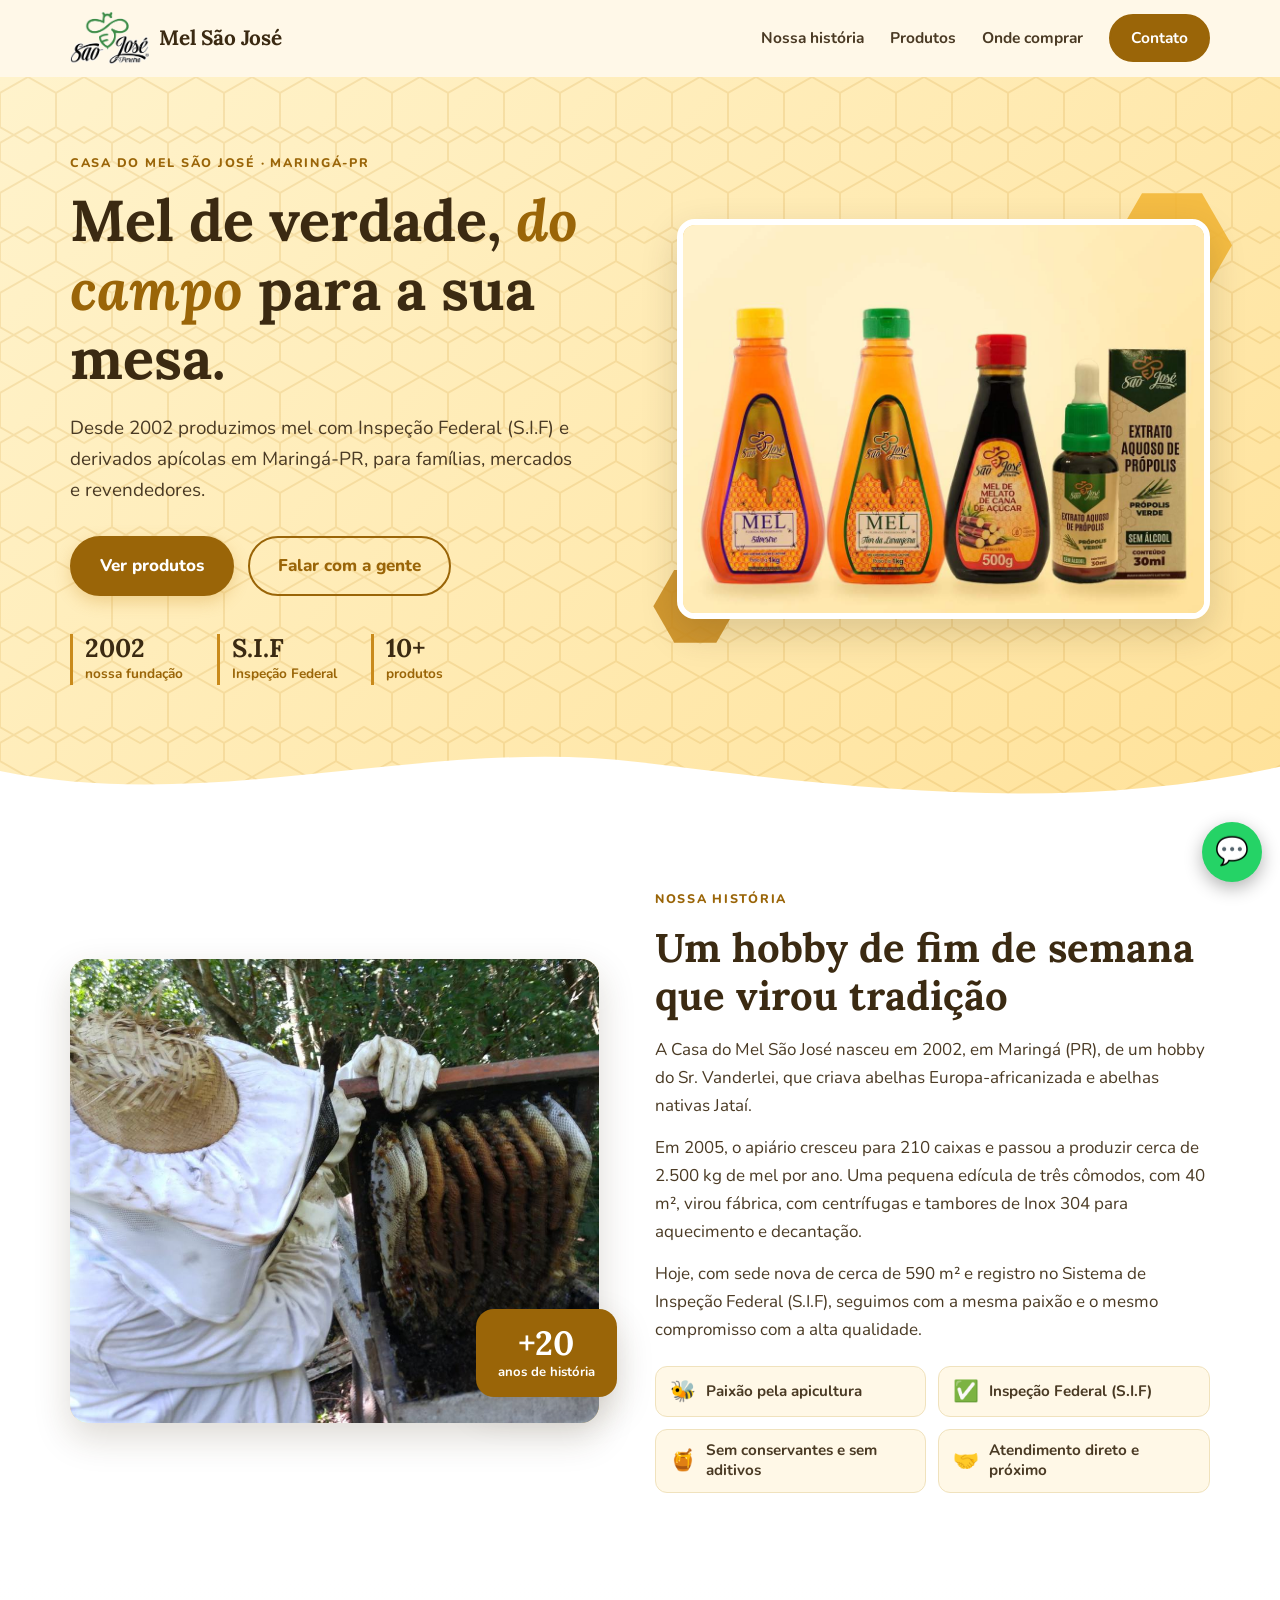
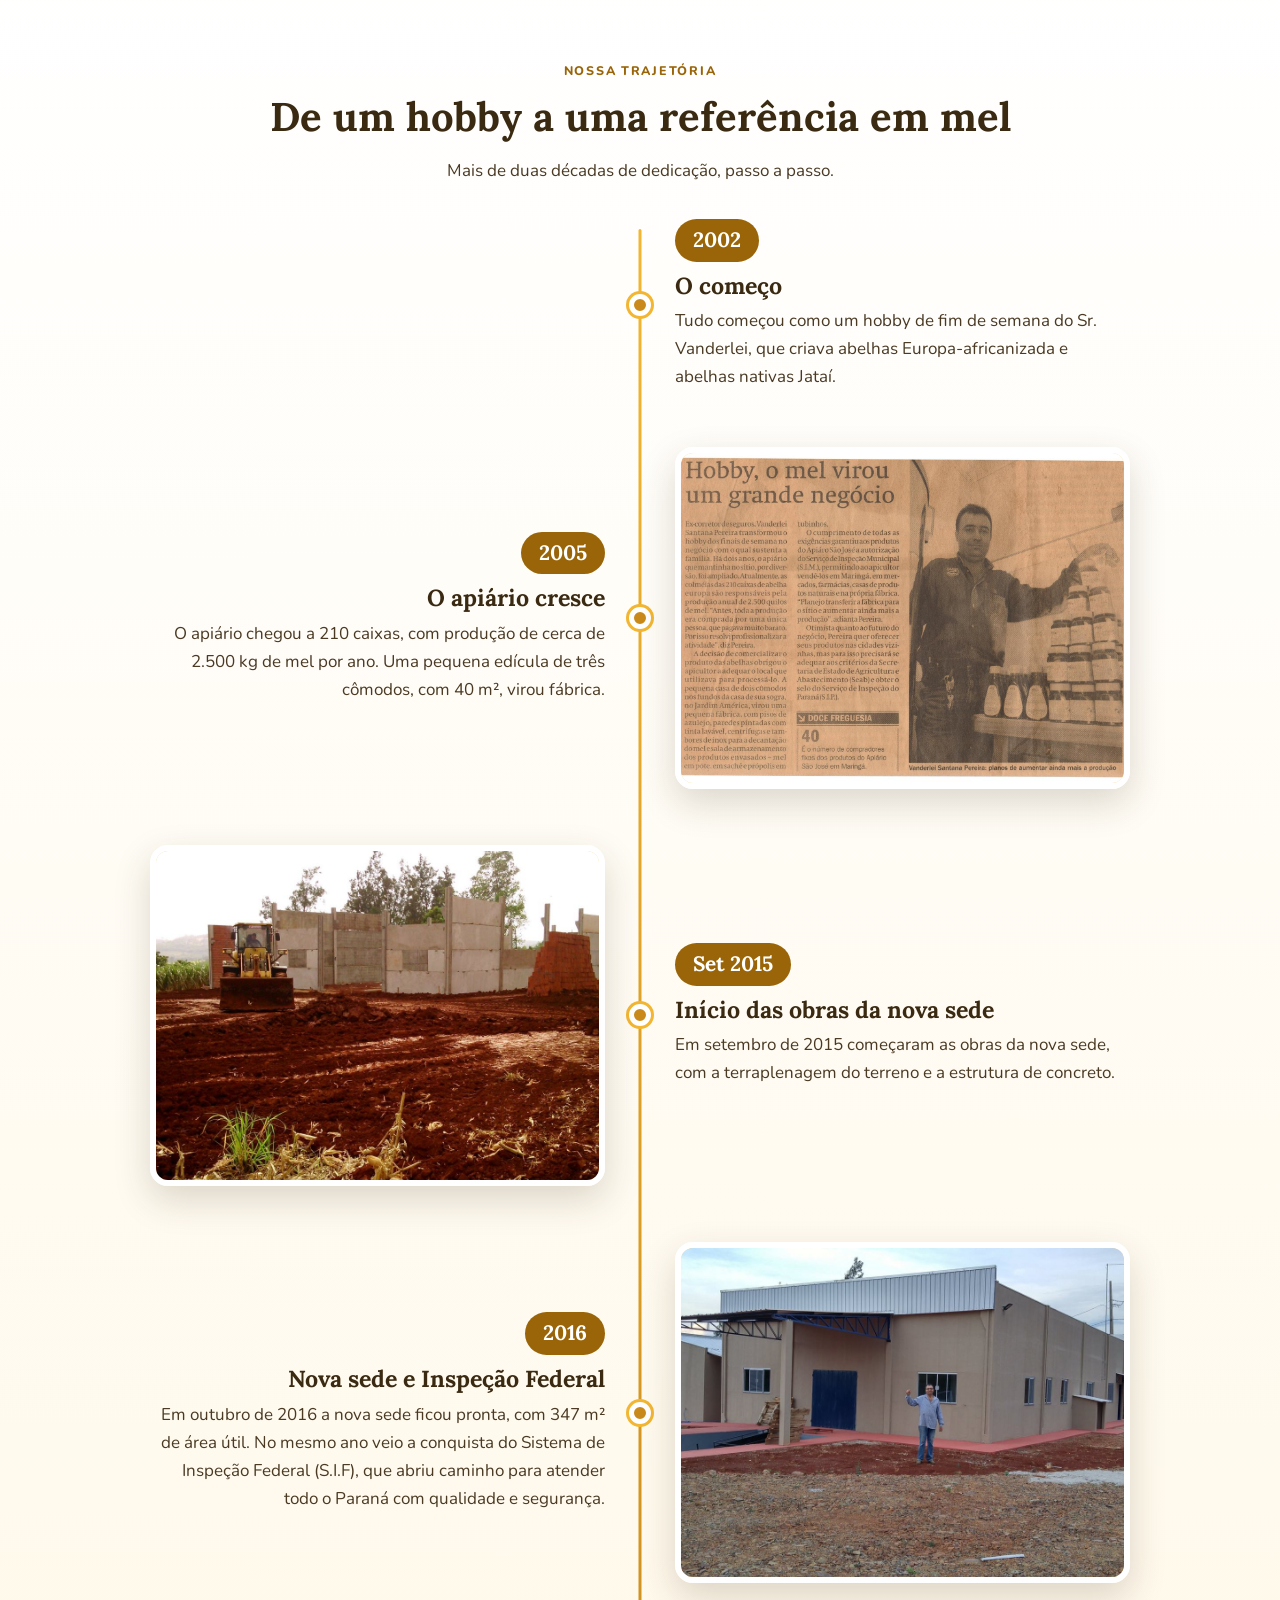
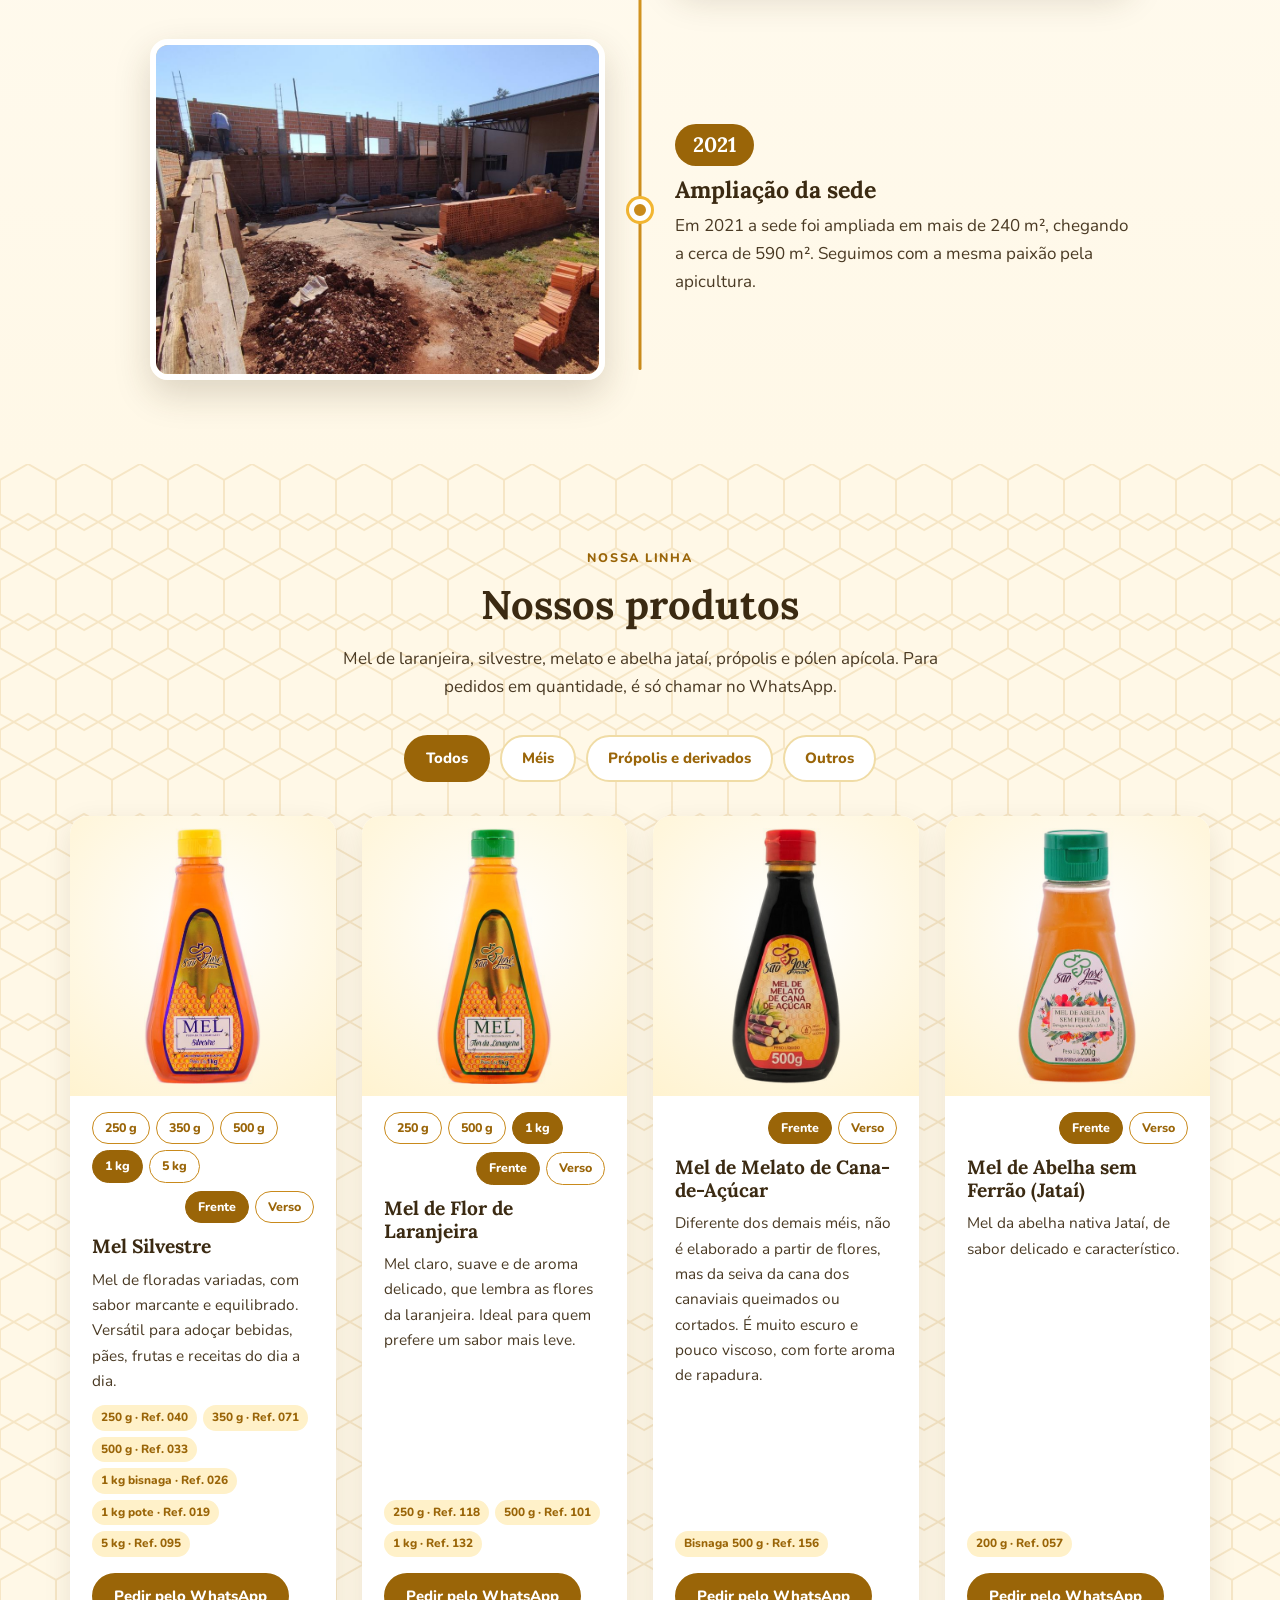
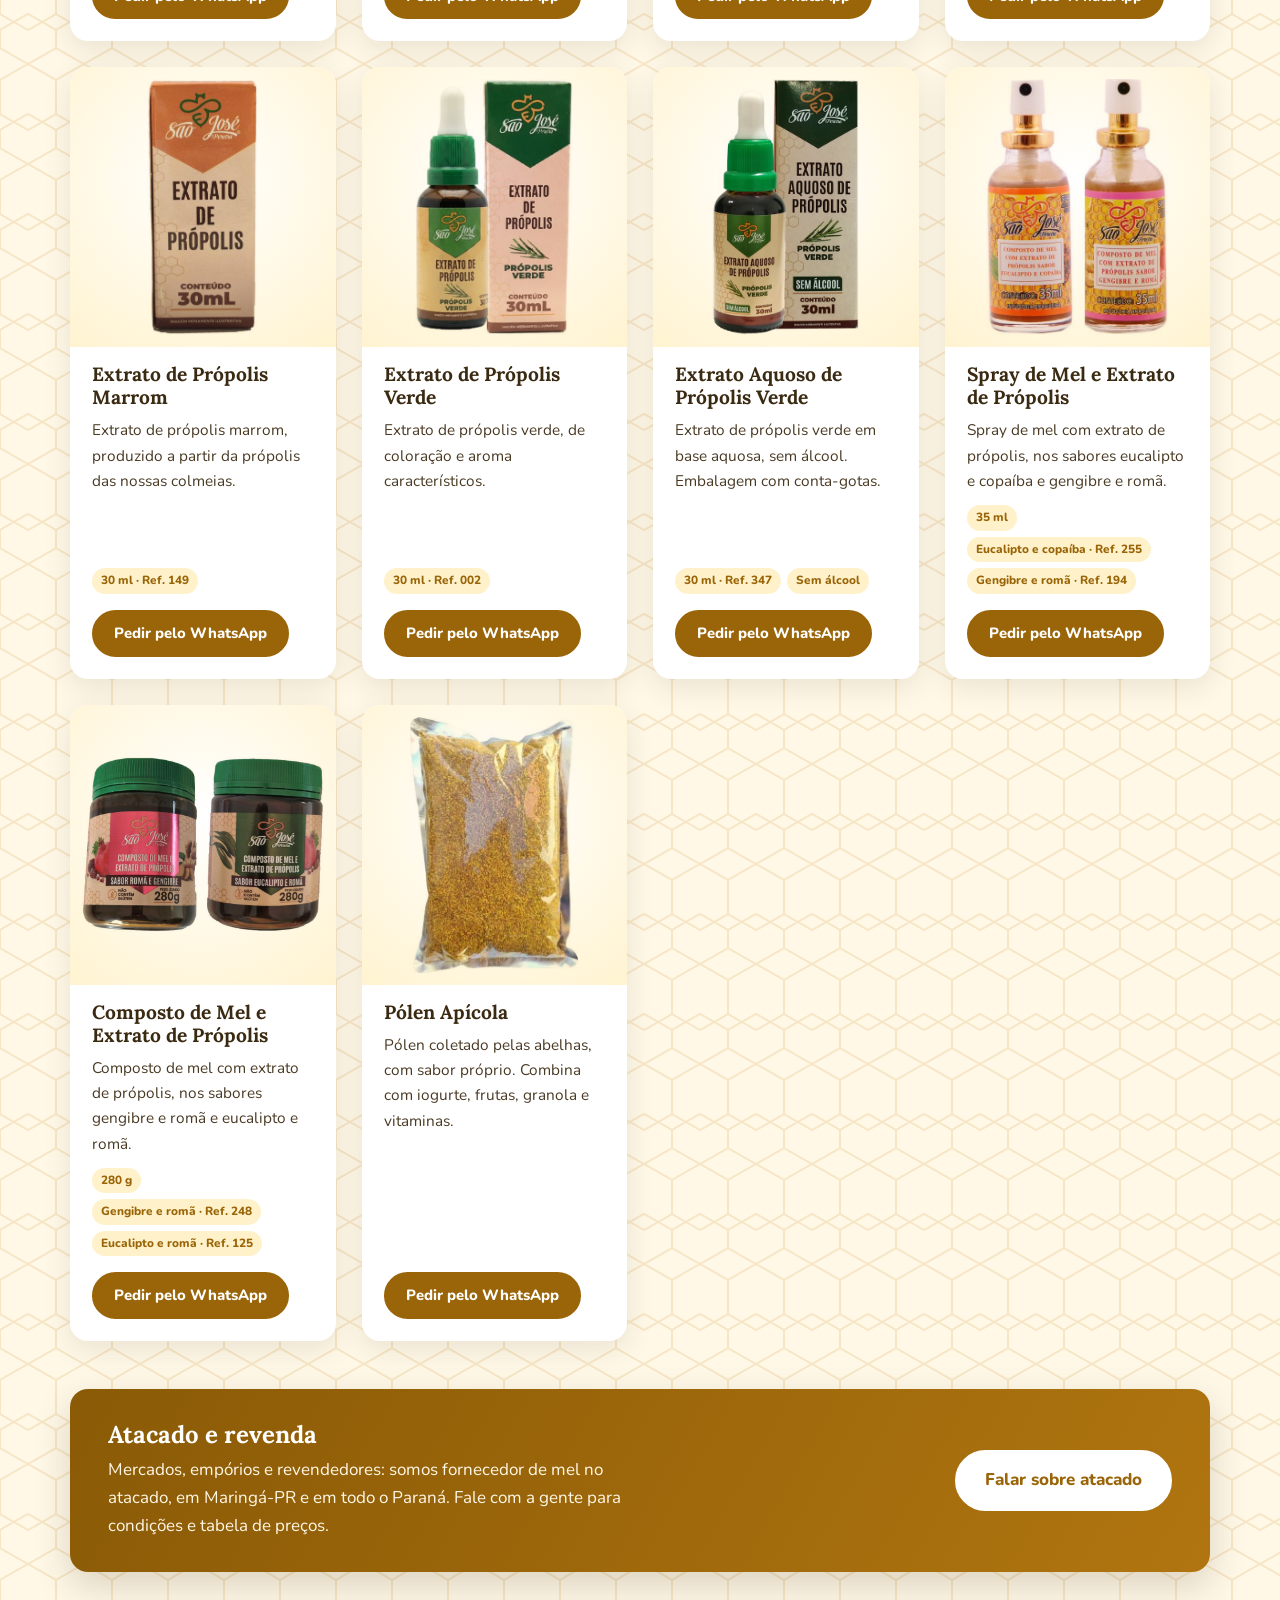
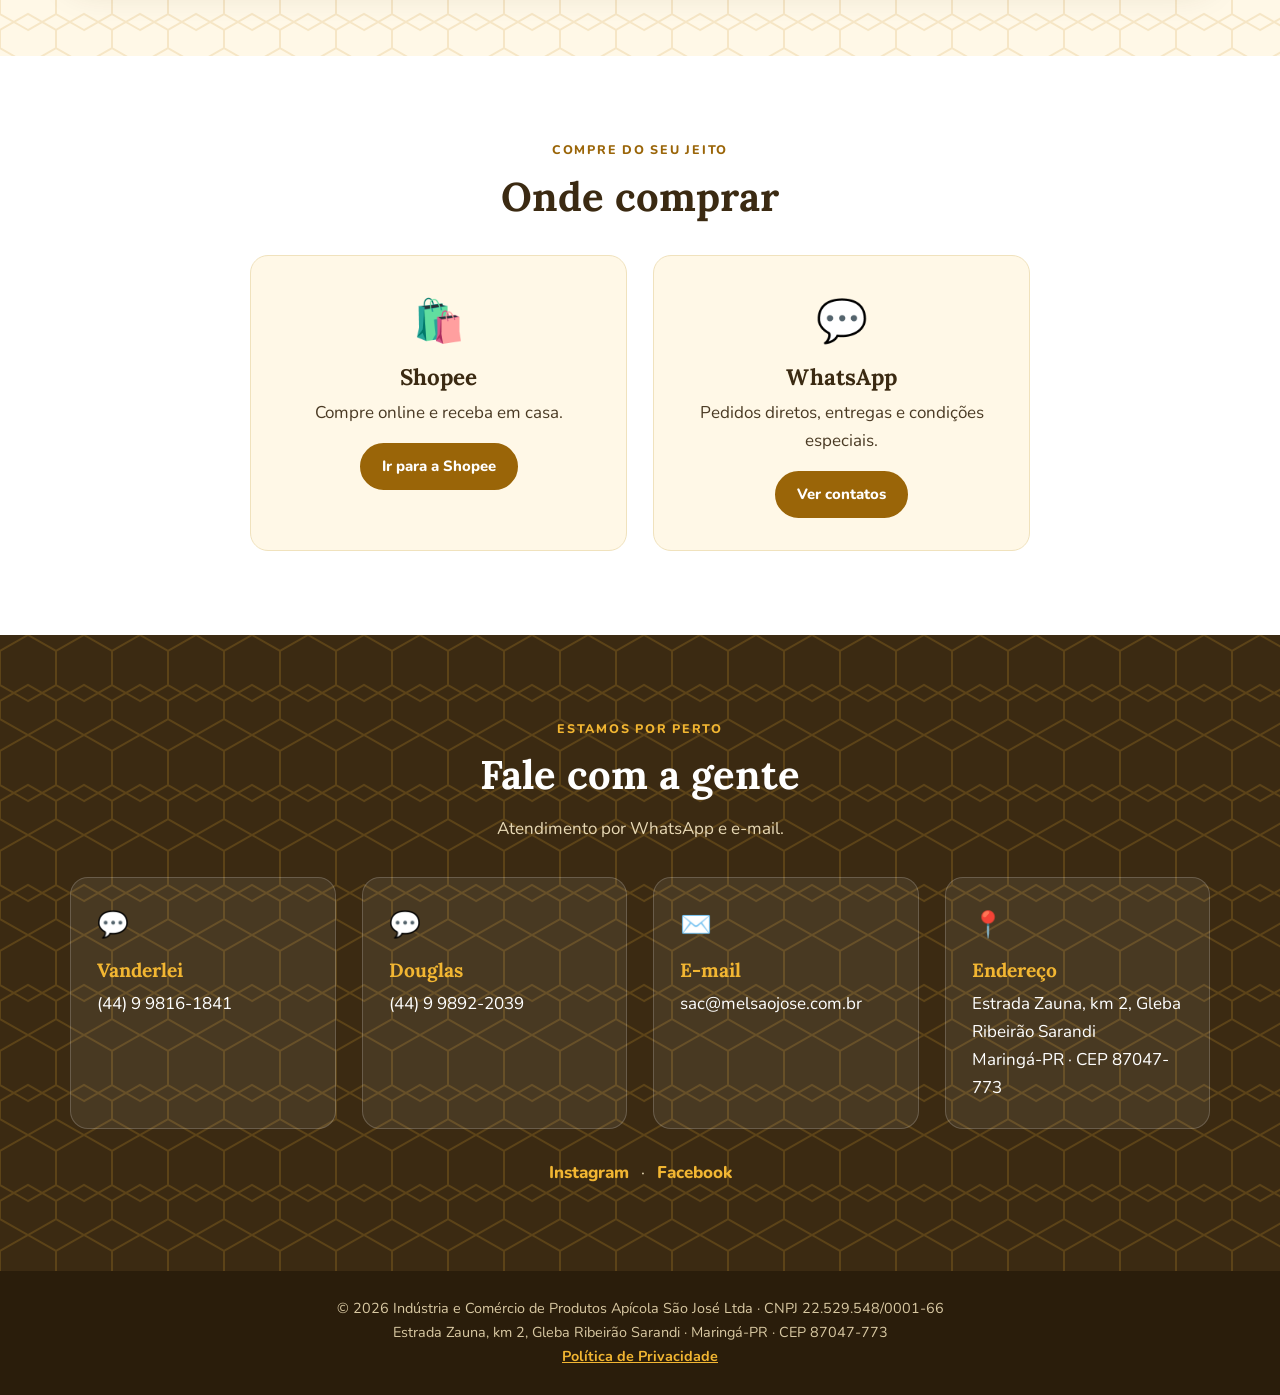
==== index.html @ 8d5bfacc "V2.13.1: remove referência a historia-1.jpg inexistente (404 no console) Co-Authored-By: Claude Sonn" ====
<!DOCTYPE html>
<!-- Site Mel São José - V2.13.1 -->
<html lang="pt-BR">
<head>
  <meta charset="UTF-8">
  <meta name="viewport" content="width=device-width, initial-scale=1">
  <title>Mel São José | Mel e produtos apícolas em Maringá-PR</title>
  <meta name="description" content="Mel puro, própolis e pólen produzidos em Maringá-PR desde 2002, com Inspeção Federal (S.I.F). Para o seu dia a dia, mercados e revendedores.">
  <link rel="icon" type="image/png" href="assets/favicon.png">
  <link rel="canonical" href="https://melsaojose.com.br/">
  <meta name="robots" content="index, follow">
  <meta name="theme-color" content="#C98A1B">
  <meta property="og:type" content="website">
  <meta property="og:locale" content="pt_BR">
  <meta property="og:site_name" content="Mel São José">
  <meta property="og:title" content="Mel São José | Mel e produtos apícolas em Maringá-PR">
  <meta property="og:description" content="Mel puro, própolis e pólen produzidos em Maringá-PR desde 2002, com Inspeção Federal (S.I.F). Para o seu dia a dia, mercados e revendedores.">
  <meta property="og:url" content="https://melsaojose.com.br/">
  <meta property="og:image" content="https://melsaojose.com.br/assets/og-image-v2.jpg">
  <meta property="og:image:width" content="1200">
  <meta property="og:image:height" content="630">
  <meta property="og:image:alt" content="Produtos Mel São José">
  <meta name="twitter:card" content="summary_large_image">
  <meta name="twitter:image" content="https://melsaojose.com.br/assets/og-image-v2.jpg">
  <script type="application/ld+json">
{
  "@context": "https://schema.org",
  "@graph": [
    {
      "@type": "Organization",
      "@id": "https://melsaojose.com.br/#organizacao",
      "name": "Mel São José",
      "alternateName": "Casa do Mel São José",
      "legalName": "Indústria e Comércio de Produtos Apícola São José Ltda",
      "url": "https://melsaojose.com.br/",
      "image": "https://melsaojose.com.br/assets/og-image-v2.jpg",
      "foundingDate": "2002",
      "taxID": "22.529.548/0001-66",
      "description": "Empresa de Maringá-PR dedicada à produção e comercialização de mel e derivados apícolas, como própolis e pólen. Com mais de 20 anos de experiência, desde 2002, e Inspeção Federal (S.I.F).",
      "email": "sac@melsaojose.com.br",
      "telephone": "+55-44-99892-2039",
      "address": {
        "@type": "PostalAddress",
        "streetAddress": "Estrada Zauna, km 2, Gleba Ribeirão Sarandi",
        "addressLocality": "Maringá",
        "addressRegion": "PR",
        "postalCode": "87047-773",
        "addressCountry": "BR"
      },
      "contactPoint": [
        {
          "@type": "ContactPoint",
          "contactType": "customer service",
          "telephone": "+55-44-99892-2039",
          "email": "sac@melsaojose.com.br",
          "availableLanguage": "pt-BR"
        }
      ],
      "sameAs": [
        "https://instagram.com/melsaojoseoficial",
        "https://facebook.com/melsaojoseoficial"
      ]
    },
    {
      "@type": "WebSite",
      "@id": "https://melsaojose.com.br/#website",
      "url": "https://melsaojose.com.br/",
      "name": "Mel São José",
      "inLanguage": "pt-BR",
      "publisher": {
        "@id": "https://melsaojose.com.br/#organizacao"
      }
    }
  ]
}
  </script>
  <link rel="preconnect" href="https://fonts.googleapis.com">
  <link rel="preconnect" href="https://fonts.gstatic.com" crossorigin>
  <link rel="preload" as="style" href="https://fonts.googleapis.com/css2?family=Lora:ital,wght@0,700;1,700&family=Nunito:wght@400;700;800&display=swap" onload="this.onload=null;this.rel='stylesheet'">
  <noscript><link rel="stylesheet" href="https://fonts.googleapis.com/css2?family=Lora:ital,wght@0,700;1,700&family=Nunito:wght@400;700;800&display=swap"></noscript>
  <link rel="stylesheet" href="style.css">
</head>
<body>

<header class="topo" id="topo">
  <div class="container topo-in">
    <a href="#inicio" class="marca">
      <img src="assets/logo.png" alt="" width="360" height="237" class="marca-logo" onerror="this.style.display='none'">
      <span>Mel São José</span>
    </a>
    <button class="menu-btn" aria-label="Abrir menu" aria-expanded="false">☰</button>
    <nav class="menu" id="menu">
      <a href="#sobre">Nossa história</a>
      <a href="#produtos">Produtos</a>
      <a href="#onde-comprar">Onde comprar</a>
      <a href="#contato" class="btn btn-pequeno">Contato</a>
    </nav>
  </div>
</header>

<main>
  <!-- HERO -->
  <section class="hero" id="inicio">
    <div class="container hero-in">
      <div class="hero-texto">
        <p class="eyebrow">Casa do Mel São José · Maringá-PR</p>
        <h1>Mel de verdade, <em>do campo</em> para a sua mesa.</h1>
        <p class="lead">Desde 2002 produzimos mel com Inspeção Federal (S.I.F) e derivados apícolas em Maringá-PR, para famílias, mercados e revendedores.</p>
        <div class="hero-acoes">
          <a href="#produtos" class="btn">Ver produtos</a>
          <a href="#contato" class="btn btn-claro">Falar com a gente</a>
        </div>
        <ul class="hero-nums">
          <li><strong>2002</strong><span>nossa fundação</span></li>
          <li><strong>S.I.F</strong><span>Inspeção Federal</span></li>
          <li><strong>10+</strong><span>produtos</span></li>
        </ul>
      </div>
      <div class="hero-visual">
        <div class="hex hex-1"></div><div class="hex hex-2"></div>
        <div class="foto hero-img" data-rotulo="Foto principal">
          <img src="assets/hero.jpg" width="1080" height="810" decoding="async" fetchpriority="high" alt="Produtos Mel São José" onerror="this.remove()">
        </div>
      </div>
    </div>
    <svg class="onda" viewBox="0 0 1440 80" preserveAspectRatio="none" aria-hidden="true"><path d="M0,40 C240,90 480,0 720,30 C960,60 1200,90 1440,35 L1440,80 L0,80 Z" fill="#fff"/></svg>
  </section>

  <!-- SOBRE -->
  <section class="secao" id="sobre">
    <div class="container duas-col">
      <div class="sobre-img reveal">
        <div class="foto foto-alta" data-rotulo="Foto da empresa">
          <img src="assets/sobre.jpg" width="900" height="790" decoding="async" alt="Apicultor de macacão branco e chapéu de palha retirando um quadro com favos de uma caixa de abelhas" onerror="this.remove()">
        </div>
        <div class="badge"><strong>+20</strong><span>anos de história</span></div>
      </div>
      <div class="reveal">
        <p class="eyebrow">Nossa história</p>
        <h2>Um hobby de fim de semana que virou tradição</h2>
        <p>A Casa do Mel São José nasceu em 2002, em Maringá (PR), de um hobby do Sr. Vanderlei, que criava abelhas Europa-africanizada e abelhas nativas Jataí.</p>
        <p>Em 2005, o apiário cresceu para 210 caixas e passou a produzir cerca de 2.500 kg de mel por ano. Uma pequena edícula de três cômodos, com 40 m², virou fábrica, com centrífugas e tambores de Inox 304 para aquecimento e decantação.</p>
        <p>Hoje, com sede nova de cerca de 590 m² e registro no Sistema de Inspeção Federal (S.I.F), seguimos com a mesma paixão e o mesmo compromisso com a alta qualidade.</p>
        <ul class="valores">
          <li><span>🐝</span>Paixão pela apicultura</li>
          <li><span>✅</span>Inspeção Federal (S.I.F)</li>
          <li><span>🍯</span>Sem conservantes e sem aditivos</li>
          <li><span>🤝</span>Atendimento direto e próximo</li>
        </ul>
      </div>
    </div>
  </section>

  <!-- TRAJETÓRIA (linha do tempo). Para adicionar um marco, copie um bloco <div class="marco reveal"> e troque ano, texto e foto (assets/historia-N.jpg). -->
  <section class="secao secao-linha" id="trajetoria">
    <div class="container">
      <p class="eyebrow centro">Nossa trajetória</p>
      <h2 class="centro">De um hobby a uma referência em mel</h2>
      <p class="centro sub">Mais de duas décadas de dedicação, passo a passo.</p>
      <div class="linha-tempo">
        <div class="marco reveal">
          <div class="marco-foto marco-sem-foto" aria-hidden="true"></div>
          <span class="marco-ponto" aria-hidden="true"></span>
          <div class="marco-texto">
            <span class="marco-ano">2002</span>
            <h3>O começo</h3>
            <p>Tudo começou como um hobby de fim de semana do Sr. Vanderlei, que criava abelhas Europa-africanizada e abelhas nativas Jataí.</p>
          </div>
        </div>
        <div class="marco reveal">
          <div class="marco-foto">
            <div class="foto" data-rotulo="Foto de 2005">
              <img src="assets/historia-2.jpg" width="1400" height="1014" loading="lazy" decoding="async" alt="Recorte de jornal com a reportagem &quot;Hobby, o mel virou um grande negócio&quot;, com o apicultor Vanderlei Santana Pereira ao lado dos potes de mel" onerror="this.remove()">
            </div>
          </div>
          <span class="marco-ponto" aria-hidden="true"></span>
          <div class="marco-texto">
            <span class="marco-ano">2005</span>
            <h3>O apiário cresce</h3>
            <p>O apiário chegou a 210 caixas, com produção de cerca de 2.500 kg de mel por ano. Uma pequena edícula de três cômodos, com 40 m², virou fábrica.</p>
          </div>
        </div>
        <div class="marco reveal">
          <div class="marco-foto">
            <div class="foto" data-rotulo="Foto de 2015">
              <img src="assets/historia-4.jpg" width="1000" height="750" loading="lazy" decoding="async" alt="Trator limpando o terreno de terra vermelha, com as paredes de concreto da nova sede ao fundo" onerror="this.remove()">
            </div>
          </div>
          <span class="marco-ponto" aria-hidden="true"></span>
          <div class="marco-texto">
            <span class="marco-ano">Set 2015</span>
            <h3>Início das obras da nova sede</h3>
            <p>Em setembro de 2015 começaram as obras da nova sede, com a terraplenagem do terreno e a estrutura de concreto.</p>
          </div>
        </div>
        <div class="marco reveal">
          <div class="marco-foto">
            <div class="foto" data-rotulo="Foto de 2016">
              <img src="assets/historia-5.jpg" width="1000" height="750" loading="lazy" decoding="async" alt="Nova sede concluída, sede da Inspeção Federal, com telhado metálico e porta azul, e uma pessoa de braço erguido em frente" onerror="this.remove()">
            </div>
          </div>
          <span class="marco-ponto" aria-hidden="true"></span>
          <div class="marco-texto">
            <span class="marco-ano">2016</span>
            <h3>Nova sede e Inspeção Federal</h3>
            <p>Em outubro de 2016 a nova sede ficou pronta, com 347 m² de área útil. No mesmo ano veio a conquista do Sistema de Inspeção Federal (S.I.F), que abriu caminho para atender todo o Paraná com qualidade e segurança.</p>
          </div>
        </div>
        <div class="marco reveal">
          <div class="marco-foto">
            <div class="foto" data-rotulo="Foto de 2021">
              <img src="assets/historia-6.jpg" width="1000" height="750" loading="lazy" decoding="async" alt="Obras de ampliação da sede, com paredes de tijolos ao lado do prédio existente" onerror="this.remove()">
            </div>
          </div>
          <span class="marco-ponto" aria-hidden="true"></span>
          <div class="marco-texto">
            <span class="marco-ano">2021</span>
            <h3>Ampliação da sede</h3>
            <p>Em 2021 a sede foi ampliada em mais de 240 m², chegando a cerca de 590 m². Seguimos com a mesma paixão pela apicultura.</p>
          </div>
        </div>
      </div>
    </div>
  </section>

  <!-- PRODUTOS -->
  <section class="secao secao-creme" id="produtos">
    <div class="container">
      <p class="eyebrow centro">Nossa linha</p>
      <h2 class="centro">Nossos produtos</h2>
      <p class="centro sub">Mel de laranjeira, silvestre, melato e abelha jataí, própolis e pólen apícola. Para pedidos em quantidade, é só chamar no WhatsApp.</p>

      <div class="filtros">
        <button class="filtro ativo" data-filtro="todos" aria-pressed="true">Todos</button>
        <button class="filtro" data-filtro="meis" aria-pressed="false">Méis</button>
        <button class="filtro" data-filtro="propolis" aria-pressed="false">Própolis e derivados</button>
        <button class="filtro" data-filtro="outros" aria-pressed="false">Outros</button>
      </div>

      <div class="cards" id="grade-produtos">
<article class="card reveal" data-cat="meis">
          <div class="foto foto-card" data-rotulo="Foto do produto">
            <button type="button" class="zoom" aria-label="Ampliar foto">
              <img src="assets/silvestre-1kg-frente.jpg" width="293" height="640" decoding="async" loading="lazy" alt="Mel Silvestre, 1 kg (frente)">
            </button>
          </div>
          <div class="galeria-ctl" data-nome="Mel Silvestre" hidden>
            <div class="g-tam" role="group" aria-label="Tamanho">
              <button type="button" class="g-bt" aria-pressed="false" data-f="assets/silvestre-250-frente.jpg" data-fw="317" data-fh="640" data-v="assets/silvestre-250-verso.jpg" data-vw="547" data-vh="1100">250 g</button>
              <button type="button" class="g-bt" aria-pressed="false" data-f="assets/silvestre-350-frente.jpg" data-fw="307" data-fh="640" data-v="assets/silvestre-350-verso.jpg" data-vw="520" data-vh="1100">350 g</button>
              <button type="button" class="g-bt" aria-pressed="false" data-f="assets/silvestre-500-frente.jpg" data-fw="296" data-fh="640" data-v="assets/silvestre-500-verso.jpg" data-vw="512" data-vh="1100">500 g</button>
              <button type="button" class="g-bt" aria-pressed="true" data-f="assets/silvestre-1kg-frente.jpg" data-fw="293" data-fh="640" data-v="assets/silvestre-1kg-verso.jpg" data-vw="505" data-vh="1100">1 kg</button>
              <button type="button" class="g-bt" aria-pressed="false" data-f="assets/silvestre-5kg-frente.jpg" data-fw="587" data-fh="640">5 kg</button>
            </div>
            <div class="g-lado" role="group" aria-label="Lado da embalagem">
              <button type="button" class="g-bt" data-lado="f" aria-pressed="true">Frente</button>
              <button type="button" class="g-bt" data-lado="v" aria-pressed="false">Verso</button>
            </div>
          </div>
          <h3>Mel Silvestre</h3>
          <p>Mel de floradas variadas, com sabor marcante e equilibrado. Versátil para adoçar bebidas, pães, frutas e receitas do dia a dia.</p>
          <ul class="chips"><li>250 g · Ref. 040</li><li>350 g · Ref. 071</li><li>500 g · Ref. 033</li><li>1 kg bisnaga · Ref. 026</li><li>1 kg pote · Ref. 019</li><li>5 kg · Ref. 095</li></ul>
          <a class="btn btn-pequeno" href="https://wa.me/5544998922039?text=Ol%C3%A1%21%20Tenho%20interesse%20em%20Mel%20Silvestre." target="_blank" rel="noopener">Pedir pelo WhatsApp</a>
        </article>
<article class="card reveal" data-cat="meis">
          <div class="foto foto-card" data-rotulo="Foto do produto">
            <button type="button" class="zoom" aria-label="Ampliar foto">
              <img src="assets/laranjeira-1kg-frente.jpg" width="290" height="640" decoding="async" loading="lazy" alt="Mel de Flor de Laranjeira, 1 kg (frente)">
            </button>
          </div>
          <div class="galeria-ctl" data-nome="Mel de Flor de Laranjeira" hidden>
            <div class="g-tam" role="group" aria-label="Tamanho">
              <button type="button" class="g-bt" aria-pressed="false" data-f="assets/laranjeira-250-frente.jpg" data-fw="317" data-fh="640" data-v="assets/laranjeira-250-verso.jpg" data-vw="547" data-vh="1100">250 g</button>
              <button type="button" class="g-bt" aria-pressed="false" data-f="assets/laranjeira-500-frente.jpg" data-fw="296" data-fh="640" data-v="assets/laranjeira-500-verso.jpg" data-vw="510" data-vh="1100">500 g</button>
              <button type="button" class="g-bt" aria-pressed="true" data-f="assets/laranjeira-1kg-frente.jpg" data-fw="290" data-fh="640" data-v="assets/laranjeira-1kg-verso.jpg" data-vw="500" data-vh="1100">1 kg</button>
            </div>
            <div class="g-lado" role="group" aria-label="Lado da embalagem">
              <button type="button" class="g-bt" data-lado="f" aria-pressed="true">Frente</button>
              <button type="button" class="g-bt" data-lado="v" aria-pressed="false">Verso</button>
            </div>
          </div>
          <h3>Mel de Flor de Laranjeira</h3>
          <p>Mel claro, suave e de aroma delicado, que lembra as flores da laranjeira. Ideal para quem prefere um sabor mais leve.</p>
          <ul class="chips"><li>250 g · Ref. 118</li><li>500 g · Ref. 101</li><li>1 kg · Ref. 132</li></ul>
          <a class="btn btn-pequeno" href="https://wa.me/5544998922039?text=Ol%C3%A1%21%20Tenho%20interesse%20em%20Mel%20de%20Flor%20de%20Laranjeira." target="_blank" rel="noopener">Pedir pelo WhatsApp</a>
        </article>
<article class="card reveal" data-cat="meis">
          <div class="foto foto-card" data-rotulo="Foto do produto">
            <button type="button" class="zoom" aria-label="Ampliar foto">
              <img src="assets/melato-500-frente.jpg" width="276" height="640" decoding="async" loading="lazy" alt="Mel de Melato de Cana-de-Açúcar, 500 g (frente)">
            </button>
          </div>
          <div class="galeria-ctl" data-nome="Mel de Melato de Cana-de-Açúcar" hidden>
            <div class="g-tam" role="group" aria-label="Tamanho" hidden>
              <button type="button" class="g-bt" aria-pressed="true" data-f="assets/melato-500-frente.jpg" data-fw="276" data-fh="640" data-v="assets/melato-500-verso.jpg" data-vw="484" data-vh="1100">500 g</button>
            </div>
            <div class="g-lado" role="group" aria-label="Lado da embalagem">
              <button type="button" class="g-bt" data-lado="f" aria-pressed="true">Frente</button>
              <button type="button" class="g-bt" data-lado="v" aria-pressed="false">Verso</button>
            </div>
          </div>
          <h3>Mel de Melato de Cana-de-Açúcar</h3>
          <p>Diferente dos demais méis, não é elaborado a partir de flores, mas da seiva da cana dos canaviais queimados ou cortados. É muito escuro e pouco viscoso, com forte aroma de rapadura.</p>
          <ul class="chips"><li>Bisnaga 500 g · Ref. 156</li></ul>
          <a class="btn btn-pequeno" href="https://wa.me/5544998922039?text=Ol%C3%A1%21%20Tenho%20interesse%20em%20Mel%20de%20Melato%20de%20Cana-de-A%C3%A7%C3%BAcar." target="_blank" rel="noopener">Pedir pelo WhatsApp</a>
        </article>
<article class="card reveal" data-cat="meis">
          <div class="foto foto-card" data-rotulo="Foto do produto">
            <button type="button" class="zoom" aria-label="Ampliar foto">
              <img src="assets/jatai-200-frente.jpg" width="301" height="640" decoding="async" loading="lazy" alt="Mel de Abelha sem Ferrão (Jataí), 200 g (frente)">
            </button>
          </div>
          <div class="galeria-ctl" data-nome="Mel de Abelha sem Ferrão (Jataí)" hidden>
            <div class="g-tam" role="group" aria-label="Tamanho" hidden>
              <button type="button" class="g-bt" aria-pressed="true" data-f="assets/jatai-200-frente.jpg" data-fw="301" data-fh="640" data-v="assets/jatai-200-verso.jpg" data-vw="512" data-vh="1100">200 g</button>
            </div>
            <div class="g-lado" role="group" aria-label="Lado da embalagem">
              <button type="button" class="g-bt" data-lado="f" aria-pressed="true">Frente</button>
              <button type="button" class="g-bt" data-lado="v" aria-pressed="false">Verso</button>
            </div>
          </div>
          <h3>Mel de Abelha sem Ferrão (Jataí)</h3>
          <p>Mel da abelha nativa Jataí, de sabor delicado e característico.</p>
          <ul class="chips"><li>200 g · Ref. 057</li></ul>
          <a class="btn btn-pequeno" href="https://wa.me/5544998922039?text=Ol%C3%A1%21%20Tenho%20interesse%20em%20Mel%20de%20Abelha%20sem%20Ferr%C3%A3o%20%28Jata%C3%AD%29." target="_blank" rel="noopener">Pedir pelo WhatsApp</a>
        </article>
<article class="card reveal" data-cat="propolis">
          <div class="foto foto-card" data-rotulo="Foto do produto">
            <img src="assets/produto-propolis-marrom.jpg" width="243" height="560" decoding="async" loading="lazy" alt="Extrato de Própolis Marrom" onerror="this.remove()">
          </div>
          <h3>Extrato de Própolis Marrom</h3>
          <p>Extrato de própolis marrom, produzido a partir da própolis das nossas colmeias.</p>
          <ul class="chips"><li>30 ml · Ref. 149</li></ul>
          <a class="btn btn-pequeno" href="https://wa.me/5544998922039?text=Ol%C3%A1%21%20Tenho%20interesse%20em%20Extrato%20de%20Pr%C3%B3polis%20Marrom." target="_blank" rel="noopener">Pedir pelo WhatsApp</a>
        </article>
<article class="card reveal" data-cat="propolis">
          <div class="foto foto-card" data-rotulo="Foto do produto">
            <img src="assets/produto-propolis-verde.jpg" width="346" height="560" decoding="async" loading="lazy" alt="Extrato de Própolis Verde" onerror="this.remove()">
          </div>
          <h3>Extrato de Própolis Verde</h3>
          <p>Extrato de própolis verde, de coloração e aroma característicos.</p>
          <ul class="chips"><li>30 ml · Ref. 002</li></ul>
          <a class="btn btn-pequeno" href="https://wa.me/5544998922039?text=Ol%C3%A1%21%20Tenho%20interesse%20em%20Extrato%20de%20Pr%C3%B3polis%20Verde." target="_blank" rel="noopener">Pedir pelo WhatsApp</a>
        </article>
<article class="card reveal" data-cat="propolis">
          <div class="foto foto-card" data-rotulo="Foto do produto">
            <img src="assets/produto-propolis-aquoso.jpg" width="368" height="640" decoding="async" loading="lazy" alt="Extrato Aquoso de Própolis Verde" onerror="this.remove()">
          </div>
          <h3>Extrato Aquoso de Própolis Verde</h3>
          <p>Extrato de própolis verde em base aquosa, sem álcool. Embalagem com conta-gotas.</p>
          <ul class="chips"><li>30 ml · Ref. 347</li><li>Sem álcool</li></ul>
          <a class="btn btn-pequeno" href="https://wa.me/5544998922039?text=Ol%C3%A1%21%20Tenho%20interesse%20em%20Extrato%20Aquoso%20de%20Pr%C3%B3polis%20Verde." target="_blank" rel="noopener">Pedir pelo WhatsApp</a>
        </article>
<article class="card reveal" data-cat="propolis">
          <div class="foto foto-card" data-rotulo="Foto do produto">
            <img src="assets/produto-spray.jpg" width="398" height="560" decoding="async" loading="lazy" alt="Spray de Mel e Extrato de Própolis" onerror="this.remove()">
          </div>
          <h3>Spray de Mel e Extrato de Própolis</h3>
          <p>Spray de mel com extrato de própolis, nos sabores eucalipto e copaíba e gengibre e romã.</p>
          <ul class="chips"><li>35 ml</li><li>Eucalipto e copaíba · Ref. 255</li><li>Gengibre e romã · Ref. 194</li></ul>
          <a class="btn btn-pequeno" href="https://wa.me/5544998922039?text=Ol%C3%A1%21%20Tenho%20interesse%20em%20Spray%20de%20Mel%20e%20Extrato%20de%20Pr%C3%B3polis." target="_blank" rel="noopener">Pedir pelo WhatsApp</a>
        </article>
<article class="card reveal" data-cat="propolis">
          <div class="foto foto-card" data-rotulo="Foto do produto">
            <img src="assets/produto-composto.jpg" width="769" height="560" decoding="async" loading="lazy" alt="Composto de Mel e Extrato de Própolis" onerror="this.remove()">
          </div>
          <h3>Composto de Mel e Extrato de Própolis</h3>
          <p>Composto de mel com extrato de própolis, nos sabores gengibre e romã e eucalipto e romã.</p>
          <ul class="chips"><li>280 g</li><li>Gengibre e romã · Ref. 248</li><li>Eucalipto e romã · Ref. 125</li></ul>
          <a class="btn btn-pequeno" href="https://wa.me/5544998922039?text=Ol%C3%A1%21%20Tenho%20interesse%20em%20Composto%20de%20Mel%20e%20Extrato%20de%20Pr%C3%B3polis." target="_blank" rel="noopener">Pedir pelo WhatsApp</a>
        </article>
<article class="card reveal" data-cat="outros">
          <div class="foto foto-card" data-rotulo="Foto do produto">
            <img src="assets/produto-polen.jpg" width="353" height="538" decoding="async" loading="lazy" alt="Embalagem de Pólen Apícola" onerror="this.remove()">
          </div>
          <h3>Pólen Apícola</h3>
          <p>Pólen coletado pelas abelhas, com sabor próprio. Combina com iogurte, frutas, granola e vitaminas.</p>
          
          <a class="btn btn-pequeno" href="https://wa.me/5544998922039?text=Ol%C3%A1%21%20Tenho%20interesse%20em%20P%C3%B3len%20Ap%C3%ADcola." target="_blank" rel="noopener">Pedir pelo WhatsApp</a>
        </article>
      </div>

      <div class="atacado reveal">
        <div>
          <h3>Atacado e revenda</h3>
          <p>Mercados, empórios e revendedores: somos fornecedor de mel no atacado, em Maringá-PR e em todo o Paraná. Fale com a gente para condições e tabela de preços.</p>
        </div>
        <a class="btn btn-branco" href="https://wa.me/5544998922039?text=Ol%C3%A1!%20Quero%20informa%C3%A7%C3%B5es%20sobre%20atacado." target="_blank" rel="noopener">Falar sobre atacado</a>
      </div>
    </div>
  </section>

  <!-- ONDE COMPRAR -->
  <section class="secao" id="onde-comprar">
    <div class="container">
      <p class="eyebrow centro">Compre do seu jeito</p>
      <h2 class="centro">Onde comprar</h2>
      <div class="comprar">
        <div class="caixa reveal">
          <div class="icone">🛍️</div>
          <h3>Shopee</h3>
          <p>Compre online e receba em casa.</p>
          <!-- TROCAR pelo link da sua loja na Shopee -->
          <a class="btn btn-pequeno" href="https://shopee.com.br/" target="_blank" rel="noopener">Ir para a Shopee</a>
        </div>
        <div class="caixa reveal">
          <div class="icone">💬</div>
          <h3>WhatsApp</h3>
          <p>Pedidos diretos, entregas e condições especiais.</p>
          <a class="btn btn-pequeno" href="#contato">Ver contatos</a>
        </div>
      </div>
    </div>
  </section>

  <!-- CONTATO -->
  <section class="secao secao-escura" id="contato">
    <div class="container">
      <p class="eyebrow centro claro">Estamos por perto</p>
      <h2 class="centro">Fale com a gente</h2>
      <p class="centro sub">Atendimento por WhatsApp e e-mail.</p>
      <div class="cards cards-contato">
        <a class="contato reveal" href="https://wa.me/5544998161841" target="_blank" rel="noopener">
          <span class="ico">💬</span><strong>Vanderlei</strong><span>(44) 9 9816-1841</span>
        </a>
        <a class="contato reveal" href="https://wa.me/5544998922039" target="_blank" rel="noopener">
          <span class="ico">💬</span><strong>Douglas</strong><span>(44) 9 9892-2039</span>
        </a>
        <a class="contato reveal" href="mailto:sac@melsaojose.com.br">
          <span class="ico">✉️</span><strong>E-mail</strong><span>sac@melsaojose.com.br</span>
        </a>
        <a class="contato reveal" href="https://www.google.com/maps/place/Mel+S%C3%A3o+Jos%C3%A9/data=!4m2!3m1!1s0x0:0x84af91b5e13fd626" target="_blank" rel="noopener">
          <span class="ico">📍</span><strong>Endereço</strong><span>Estrada Zauna, km 2, Gleba Ribeirão Sarandi<br>Maringá-PR · CEP 87047-773</span>
        </a>
      </div>
      <p class="redes">
        <a href="https://instagram.com/melsaojoseoficial" target="_blank" rel="noopener">Instagram</a> ·
        <a href="https://facebook.com/melsaojoseoficial" target="_blank" rel="noopener">Facebook</a>
      </p>
    </div>
  </section>
</main>

<footer class="rodape">
  <div class="container">
    <p>© <span id="ano">2026</span> Indústria e Comércio de Produtos Apícola São José Ltda · CNPJ 22.529.548/0001-66</p>
    <p>Estrada Zauna, km 2, Gleba Ribeirão Sarandi · Maringá-PR · CEP 87047-773</p>
    <p><a href="politica-de-privacidade.html">Política de Privacidade</a></p>
  </div>
</footer>

<a class="zap-flutuante" href="https://wa.me/5544998161841" target="_blank" rel="noopener" aria-label="Chamar no WhatsApp">💬</a>

<dialog id="zoom-dlg" aria-label="Foto ampliada">
  <button type="button" class="zoom-fechar" aria-label="Fechar">×</button>
  <img alt="">
</dialog>

<script src="script.js"></script>
</body>
</html>
---- style.css ----
/* Site Mel São José - style.css V2.13.1 */
:root{
  --ambar:#C98A1B; --ambar-btn:#9A6508; --ambar-esc:#9A6508; --mel:#F2B632; --mel-claro:#FFE29A;
  --creme:#FFF8E7; --marrom:#3B2A12; --texto:#4A3A24; --branco:#fff;
  --raio:18px; --sombra:0 8px 28px rgba(59,42,18,.10); --sombra-forte:0 14px 36px rgba(59,42,18,.18);
  --favo:url("data:image/svg+xml,%3Csvg xmlns='http://www.w3.org/2000/svg' width='56' height='100' viewBox='0 0 56 100'%3E%3Cpath d='M28 66L0 50V16L28 0l28 16v34zM28 100L0 84V66l28-16 28 16v18z' fill='none' stroke='%23C98A1B' stroke-opacity='.16' stroke-width='2'/%3E%3C/svg%3E");
  --favo-claro:url("data:image/svg+xml,%3Csvg xmlns='http://www.w3.org/2000/svg' width='56' height='100' viewBox='0 0 56 100'%3E%3Cpath d='M28 66L0 50V16L28 0l28 16v34zM28 100L0 84V66l28-16 28 16v18z' fill='none' stroke='%23F2B632' stroke-opacity='.18' stroke-width='2'/%3E%3C/svg%3E");
}
*{box-sizing:border-box;margin:0;padding:0}
html{scroll-behavior:smooth;scroll-padding-top:74px}
body{font-family:'Nunito',sans-serif;color:var(--texto);background:var(--branco);line-height:1.65;font-size:17px;overflow-x:hidden}
h1,h2,h3{font-family:'Lora',serif;color:var(--marrom);line-height:1.2}
img{max-width:100%;display:block}
a{color:inherit}
[hidden]{display:none!important}
.container{width:min(1140px,92%);margin:0 auto}

/* Topo */
.topo{position:sticky;top:0;z-index:50;background:rgba(255,248,231,.92);backdrop-filter:blur(10px);border-bottom:1px solid transparent;transition:.25s}
.topo.rolou{border-color:#f0e2bd;box-shadow:0 4px 18px rgba(59,42,18,.08)}
.topo-in{display:flex;align-items:center;justify-content:space-between;padding:12px 0}
.marca{display:flex;align-items:center;gap:10px;text-decoration:none;font-family:'Lora',serif;font-weight:700;font-size:1.3rem;color:var(--marrom)}
.marca-logo{height:52px;width:auto}
.menu{display:flex;align-items:center;gap:26px}
.menu a{text-decoration:none;font-weight:700;font-size:.97rem}
.menu a:not(.btn):hover{color:var(--ambar-esc)}
.menu-btn{display:none;background:none;border:0;font-size:1.7rem;cursor:pointer;color:var(--marrom)}

/* Botões */
.btn{display:inline-block;background:var(--ambar-btn);color:#fff;padding:14px 28px;border-radius:999px;font-weight:800;text-decoration:none;transition:.2s;border:2px solid var(--ambar-btn);box-shadow:0 6px 16px rgba(201,138,27,.3);cursor:pointer}
.btn:hover{background:#7A4F05;border-color:#7A4F05;transform:translateY(-2px)}
.btn-claro{background:transparent;color:var(--ambar-esc);box-shadow:none}
.btn-claro:hover{color:#fff}
.btn-branco{background:#fff;color:var(--ambar-esc);border-color:#fff;box-shadow:none}
.btn-branco:hover{background:var(--marrom);border-color:var(--marrom);color:#fff}
.btn-pequeno{padding:9px 20px;font-size:.93rem;box-shadow:none}

/* Textos de apoio */
.eyebrow{font-weight:800;text-transform:uppercase;letter-spacing:.14em;font-size:.78rem;color:var(--ambar-btn);margin-bottom:12px}
.eyebrow.claro{color:var(--mel)}
h2{font-size:clamp(1.8rem,3.5vw,2.5rem);margin-bottom:16px}
.centro{text-align:center}
.sub{max-width:620px;margin:0 auto 34px}

/* Hero */
.hero{position:relative;background:var(--favo),linear-gradient(135deg,#FFF3CC 0%,#FFE29A 100%);padding:76px 0 120px;overflow:hidden}
.hero-in{display:grid;grid-template-columns:1.05fr 1fr;gap:48px;align-items:center}
.hero h1{font-size:clamp(2.2rem,5vw,3.6rem);margin-bottom:20px}
.hero h1 em{font-style:italic;color:var(--ambar-esc)}
.lead{font-size:1.18rem;margin-bottom:30px;max-width:510px}
.hero-acoes{display:flex;gap:14px;flex-wrap:wrap;margin-bottom:38px}
.hero-nums{list-style:none;display:flex;gap:34px;flex-wrap:wrap}
.hero-nums li{display:flex;flex-direction:column;border-left:3px solid var(--ambar);padding-left:12px}
.hero-nums strong{font-family:'Lora',serif;font-size:1.6rem;color:var(--marrom);line-height:1.1}
.hero-nums span{font-size:.85rem;font-weight:700;color:var(--ambar-esc)}
.hero-visual{position:relative}
.hero-img{min-height:380px;aspect-ratio:4/3.4;border:6px solid #fff;box-shadow:var(--sombra-forte);position:relative;z-index:2}
.hex{position:absolute;width:120px;height:104px;background:var(--mel);clip-path:polygon(25% 0,75% 0,100% 50%,75% 100%,25% 100%,0 50%);z-index:1;opacity:.85}
.hex-1{top:-26px;right:-22px}
.hex-2{bottom:-24px;left:-24px;width:84px;height:73px;background:var(--ambar)}
.onda{position:absolute;bottom:-1px;left:0;width:100%;height:70px;display:block}

/* Fotos com placeholder */
.foto{position:relative;border-radius:var(--raio);overflow:hidden;background:repeating-linear-gradient(45deg,#F7D98B,#F7D98B 14px,#F2CC6B 14px,#F2CC6B 28px);display:flex;align-items:center;justify-content:center}
.foto::before{content:attr(data-rotulo);position:absolute;font-weight:800;color:var(--ambar-esc);opacity:.7}
.foto img{position:relative;width:100%;height:100%;object-fit:cover}
.foto-alta{min-height:440px;box-shadow:var(--sombra-forte)}

/* Seções */
.secao{padding:84px 0;position:relative}
.secao-creme{background:var(--favo),var(--creme)}
.secao-escura{background:var(--favo-claro),var(--marrom)}
.secao-escura h2{color:#fff}
.secao-escura .sub{color:#e8d9b5}

/* Sobre */
.duas-col{display:grid;grid-template-columns:1fr 1.05fr;gap:56px;align-items:center}
.duas-col p{margin-bottom:14px}
.sobre-img{position:relative}
.badge{position:absolute;right:-18px;bottom:26px;background:var(--ambar-btn);color:#fff;border-radius:var(--raio);padding:16px 22px;text-align:center;box-shadow:var(--sombra-forte);line-height:1.1}
.badge strong{display:block;font-family:'Lora',serif;font-size:2.1rem}
.badge span{font-size:.82rem;font-weight:700}
.valores{list-style:none;display:grid;grid-template-columns:1fr 1fr;gap:12px;margin-top:22px}
.valores li{display:flex;align-items:center;gap:10px;background:var(--creme);border:1px solid #f0e2bd;padding:11px 14px;border-radius:12px;font-weight:700;font-size:.95rem;line-height:1.3}
.valores li span{font-size:1.3rem}

/* Filtros */
.filtros{display:flex;gap:10px;justify-content:center;flex-wrap:wrap;margin-bottom:34px}
.filtro{font:inherit;font-weight:800;font-size:.93rem;background:#fff;color:var(--ambar-esc);border:2px solid #f0dca6;padding:9px 20px;border-radius:999px;cursor:pointer;transition:.2s}
.filtro:hover{border-color:var(--ambar)}
.filtro.ativo{background:var(--ambar-btn);border-color:var(--ambar-btn);color:#fff}

/* Cards de produto */
.cards{display:grid;grid-template-columns:repeat(auto-fill,minmax(260px,1fr));gap:26px}
.card{background:#fff;border-radius:var(--raio);padding:0 0 22px;box-shadow:var(--sombra);display:flex;flex-direction:column;align-items:flex-start;gap:8px;overflow:hidden;transition:.25s}
.card:hover{transform:translateY(-6px);box-shadow:var(--sombra-forte)}
.card .foto-card{width:100%;border-radius:0;box-shadow:none;margin-bottom:8px;min-height:280px;background:radial-gradient(circle at 50% 40%,#fff 0%,#FFF3D0 100%)}
.card .foto-card::before{opacity:.45}
.card .foto-card img{object-fit:contain;max-height:280px;padding:12px;mix-blend-mode:multiply}
.card h3,.card p,.card .chips,.card .btn{margin-left:22px;margin-right:22px}
.card h3{font-size:1.2rem}
.card p{flex:1;font-size:.96rem;margin-bottom:4px}
.chips{list-style:none;display:flex;flex-wrap:wrap;gap:6px;margin-bottom:8px}
.chips li{background:#FFF1C9;color:var(--ambar-esc);font-weight:800;font-size:.78rem;padding:4px 11px;border-radius:999px}

/* Atacado */
.atacado{margin-top:48px;background:linear-gradient(120deg,#8A5A06 0%,#B07510 100%);border-radius:var(--raio);padding:32px 38px;display:flex;align-items:center;justify-content:space-between;gap:24px;flex-wrap:wrap;box-shadow:var(--sombra-forte)}
.atacado h3{color:#fff;font-size:1.5rem;margin-bottom:6px}
.atacado p{color:#fff8e7;max-width:520px}

/* Onde comprar */
.comprar{display:grid;grid-template-columns:repeat(2,1fr);gap:26px;max-width:780px;margin:34px auto 0}
.caixa{background:var(--creme);border:1px solid #f0e2bd;border-radius:var(--raio);padding:32px 26px;text-align:center;display:flex;flex-direction:column;align-items:center;gap:8px;transition:.25s}
.caixa:hover{transform:translateY(-5px);box-shadow:var(--sombra)}
.caixa h3{font-size:1.4rem}
.caixa p{margin-bottom:8px}
.icone{font-size:2.6rem}

/* Contato */
.cards-contato{grid-template-columns:repeat(auto-fit,minmax(230px,1fr))}
.contato{background:rgba(255,255,255,.07);border:1px solid rgba(255,255,255,.18);border-radius:var(--raio);padding:26px;text-decoration:none;color:#fff;display:flex;flex-direction:column;gap:4px;transition:.25s;word-break:break-word}
.contato:hover{background:rgba(255,255,255,.15);transform:translateY(-4px)}
.contato .ico{font-size:1.6rem;margin-bottom:4px}
.contato strong{font-family:'Lora',serif;font-size:1.2rem;color:var(--mel)}
.redes{text-align:center;margin-top:30px;color:#e8d9b5}
.redes a{color:var(--mel);font-weight:800;text-decoration:none;margin:0 8px}

/* Rodapé / WhatsApp */
.rodape{background:#2a1d0b;color:#d9c9a3;text-align:center;padding:26px 0;font-size:.9rem}
.rodape p{max-width:900px;margin:0 auto;padding:0 10px}
.zap-flutuante{position:fixed;right:18px;bottom:18px;width:60px;height:60px;border-radius:50%;background:#25D366;display:flex;align-items:center;justify-content:center;font-size:1.7rem;text-decoration:none;box-shadow:0 6px 18px rgba(0,0,0,.3);z-index:60;transition:.2s}
.zap-flutuante:hover{transform:scale(1.08)}

/* Animação de entrada */
.reveal{opacity:0;transform:translateY(22px);transition:opacity .6s ease,transform .6s ease}
.reveal.visivel{opacity:1;transform:none}
@media(prefers-reduced-motion:reduce){.reveal{opacity:1;transform:none;transition:none}html{scroll-behavior:auto}}

/* Responsivo */
@media(max-width:900px){
  .menu-btn{display:block}
  .menu{display:none;position:absolute;top:100%;left:0;right:0;background:var(--creme);flex-direction:column;padding:18px;gap:14px;border-bottom:1px solid #f0e2bd}
  .menu.aberto{display:flex}
  .hero{padding:46px 0 90px}
  .hero-in,.duas-col{grid-template-columns:1fr}
  .hero-img{min-height:260px}
  .hex-1{right:-8px}.hex-2{left:-8px}
  .secao{padding:58px 0}
  .badge{right:12px}
  .comprar{grid-template-columns:1fr}
  .valores{grid-template-columns:1fr}
  .atacado{padding:26px 22px}
  .foto-alta{min-height:280px}
}
.card .chips{width:calc(100% - 44px)}
.hero-img img{object-fit:cover}
.foto:has(img)::before{display:none}
.chips li{font-size:.74rem;padding:3px 9px}
.hero-img{aspect-ratio:4/3}

/* Linha do tempo */
.secao-linha{background:linear-gradient(180deg,#fff 0%,var(--creme) 100%)}
.linha-tempo{position:relative;max-width:980px;margin:20px auto 0}
.linha-tempo::before{content:"";position:absolute;left:50%;top:10px;bottom:10px;width:3px;background:linear-gradient(var(--mel),var(--ambar));transform:translateX(-50%);border-radius:3px}
.marco{display:grid;grid-template-columns:1fr 1fr;gap:70px;align-items:center;margin-bottom:56px;position:relative}
.marco:last-child{margin-bottom:0}
.marco-ponto{position:absolute;left:50%;top:50%;width:22px;height:22px;background:var(--ambar);border:5px solid #fff;border-radius:50%;transform:translate(-50%,-50%);box-shadow:0 0 0 3px var(--mel)}
.marco-foto .foto{aspect-ratio:4/3;border:6px solid #fff;box-shadow:var(--sombra-forte);min-height:0}
.marco:nth-child(odd) .marco-foto{order:1}
.marco:nth-child(odd) .marco-texto{order:3}
.marco:nth-child(even) .marco-foto{order:3}
.marco:nth-child(even) .marco-texto{order:1;text-align:right}
.marco-ponto{order:2}
.marco-sem-foto{visibility:hidden}
.marco-ano{display:inline-block;background:var(--ambar-btn);color:#fff;font-family:'Lora',serif;font-weight:700;font-size:1.3rem;padding:4px 18px;border-radius:999px;margin-bottom:10px}
.marco-texto h3{font-size:1.45rem;margin-bottom:8px}
@media(max-width:900px){
  .linha-tempo::before{left:14px}
  .marco{grid-template-columns:1fr;gap:16px;padding-left:44px;margin-bottom:44px}
  .marco-ponto{left:14px;top:14px;transform:translate(-50%,0)}
  .marco:nth-child(n) .marco-foto{order:2}
  .marco-sem-foto{display:none}
  .marco:nth-child(n) .marco-texto{order:1;text-align:left}
}

/* Páginas de texto (privacidade, 404) */
.rodape a{color:var(--mel);font-weight:700}
.doc{padding:64px 0 80px}
.doc .container{max-width:820px}
.doc h1{font-size:clamp(1.9rem,4vw,2.6rem);margin-bottom:6px}
.doc .atualizado{color:var(--ambar-esc);font-weight:700;font-size:.9rem;margin-bottom:28px}
.doc h2{font-size:1.35rem;margin:30px 0 10px}
.doc p,.doc li{margin-bottom:10px}
.doc ul{padding-left:22px}
.doc a{color:var(--ambar-esc);font-weight:700}
.erro404{text-align:center;padding:110px 0}
.erro404 .num{font-family:'Lora',serif;font-size:clamp(4rem,14vw,8rem);color:var(--ambar);line-height:1}
.erro404 p{margin:12px 0 28px}

/* V2.9 - Galeria dos produtos */
.zoom{display:flex;align-items:center;justify-content:center;width:100%;height:100%;min-height:280px;background:none;border:0;padding:0;cursor:zoom-in}
.galeria-ctl{display:flex;flex-wrap:wrap;gap:8px 10px;align-items:center;width:calc(100% - 44px);margin:0 22px 4px}
.galeria-ctl[hidden],.g-tam[hidden]{display:none}
.g-tam,.g-lado{display:flex;flex-wrap:wrap;gap:6px}
.g-bt{font:inherit;font-weight:800;font-size:.78rem;padding:5px 12px;border-radius:999px;border:1.5px solid var(--ambar);background:#fff;color:var(--ambar-esc);cursor:pointer;transition:.2s}
.g-bt[aria-pressed="true"]{background:var(--ambar-btn);border-color:var(--ambar-btn);color:#fff}
.g-bt:disabled{opacity:.4;cursor:not-allowed}
.g-bt:focus-visible,.zoom:focus-visible{outline:3px solid var(--ambar-esc);outline-offset:2px}
.g-lado{margin-left:auto}
dialog#zoom-dlg{margin:auto;border:0;border-radius:16px;padding:12px;max-width:94vw;background:#fff;overflow:auto}
dialog#zoom-dlg::backdrop{background:rgba(40,25,5,.72)}
dialog#zoom-dlg img{display:block;max-width:100%;max-height:86vh;width:auto;height:auto}
.zoom-fechar{position:absolute;top:6px;right:8px;width:36px;height:36px;border-radius:50%;border:0;background:rgba(255,255,255,.9);font-size:1.5rem;line-height:1;cursor:pointer;color:var(--marrom)}
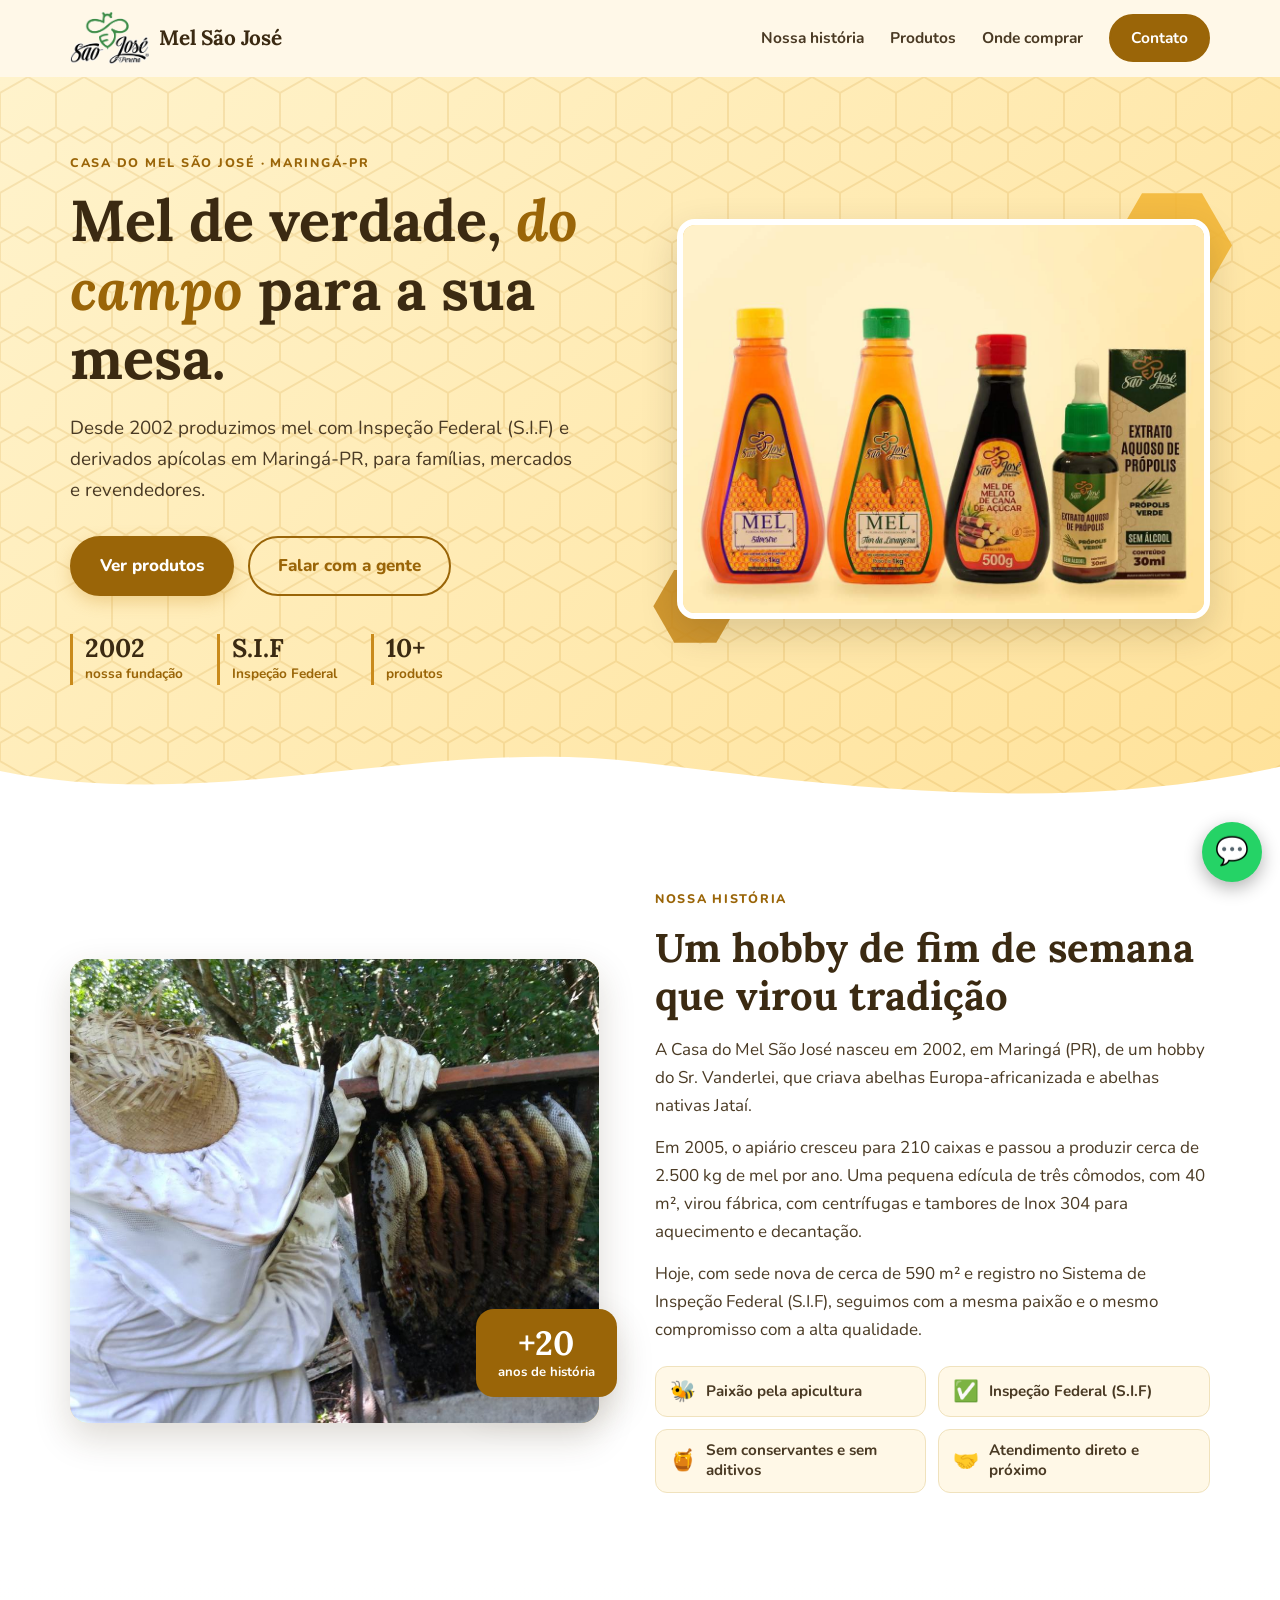
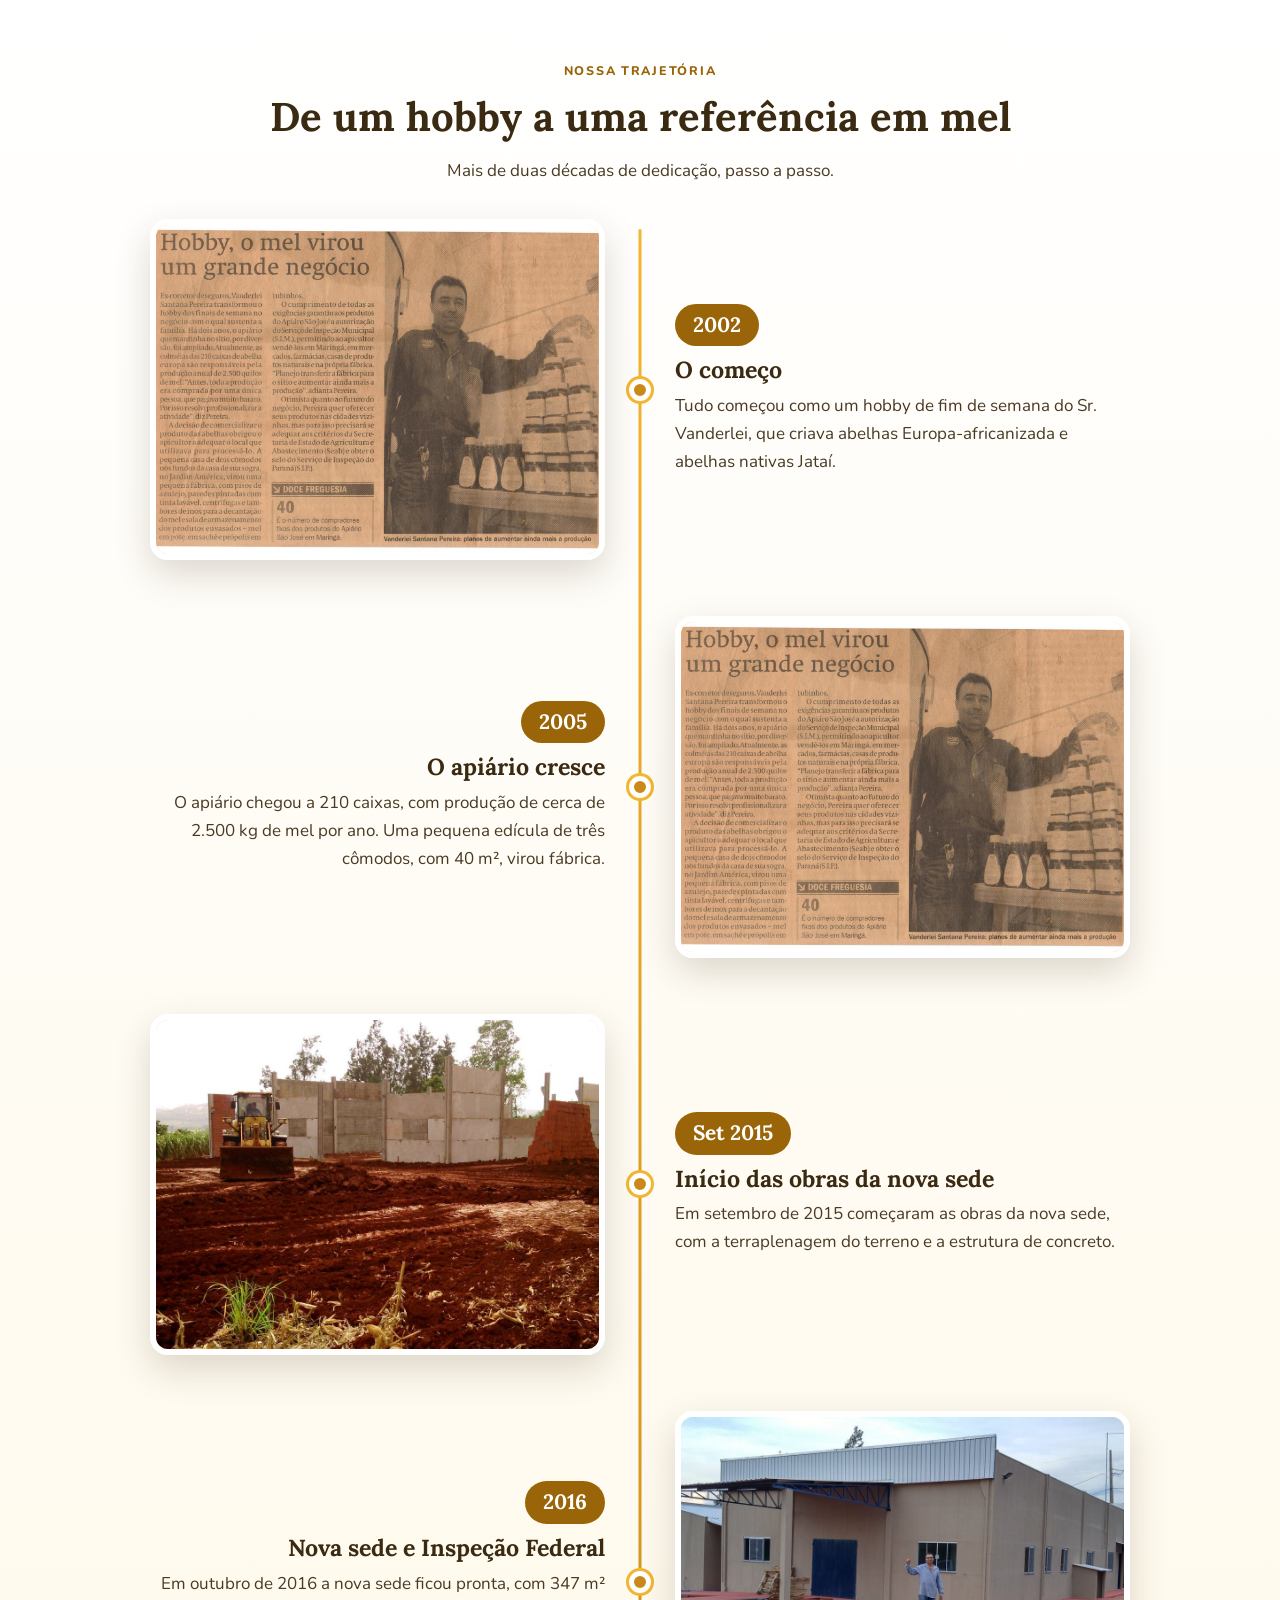
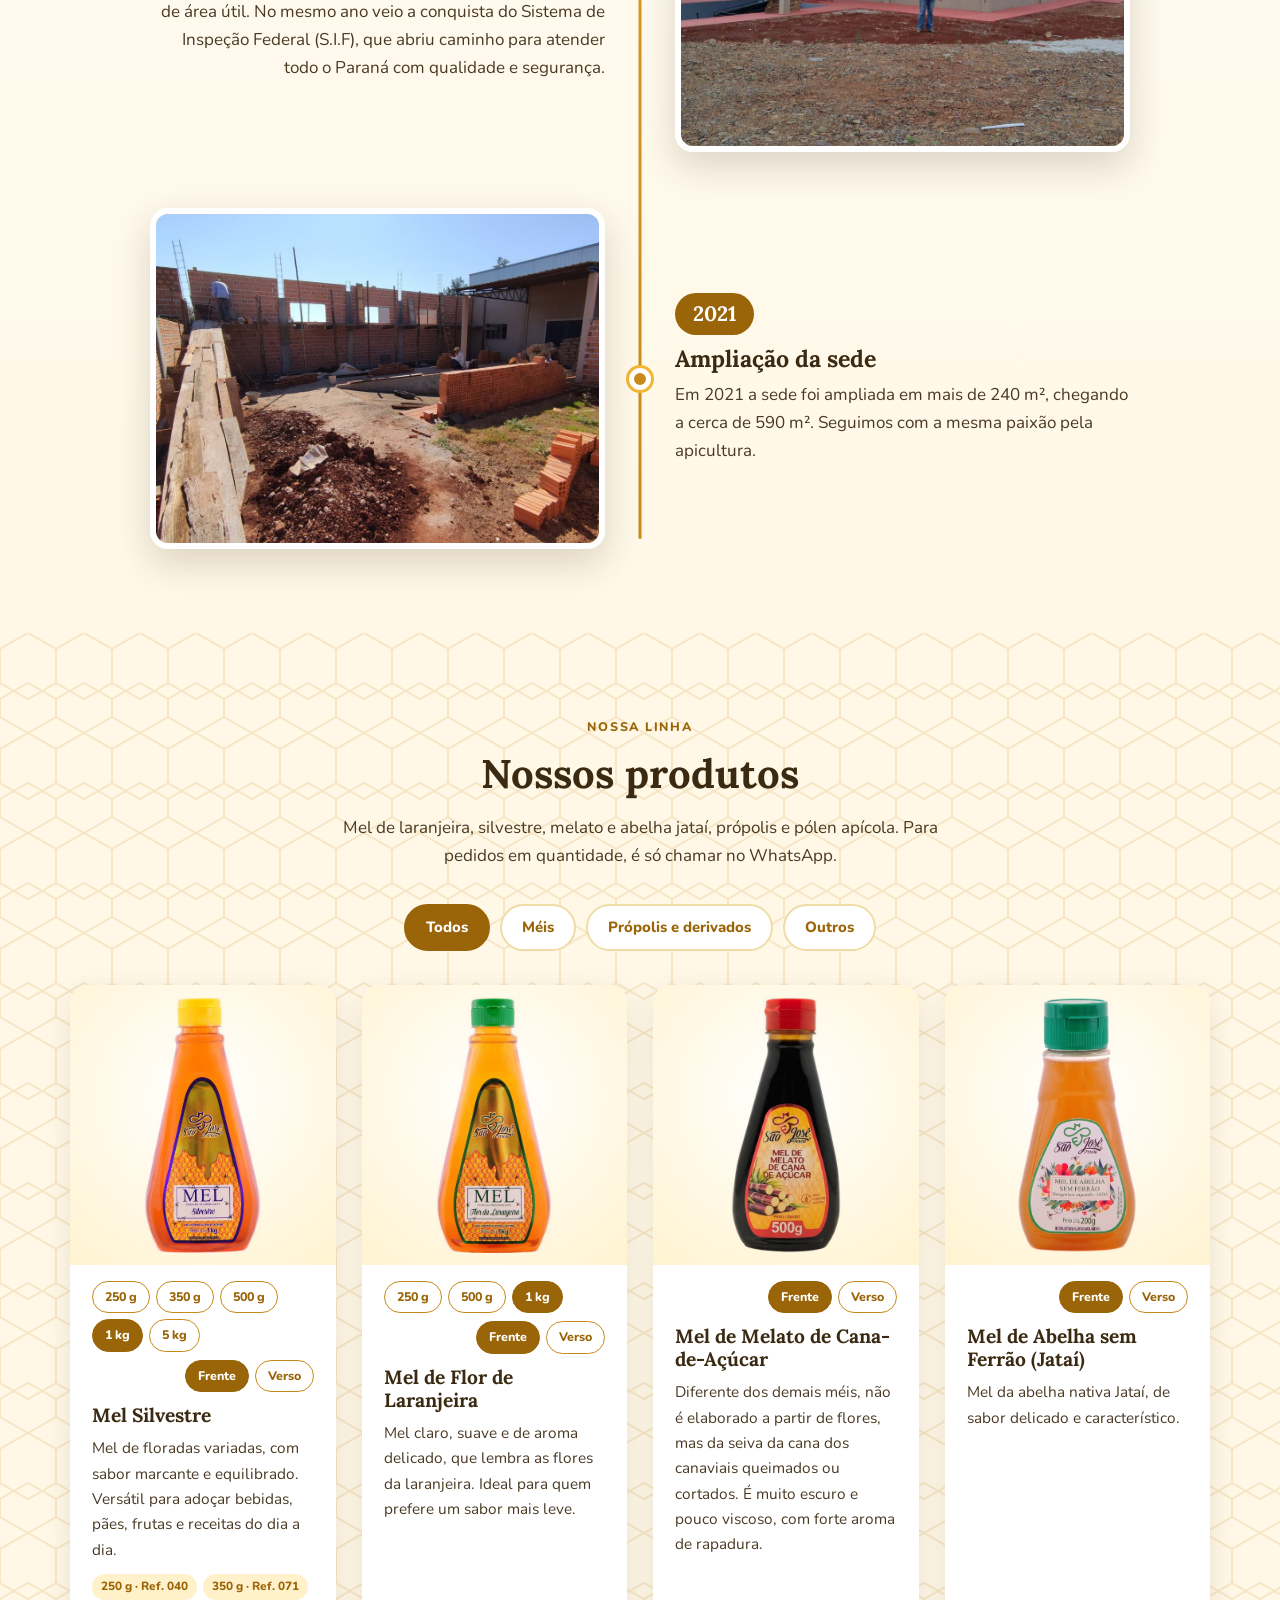
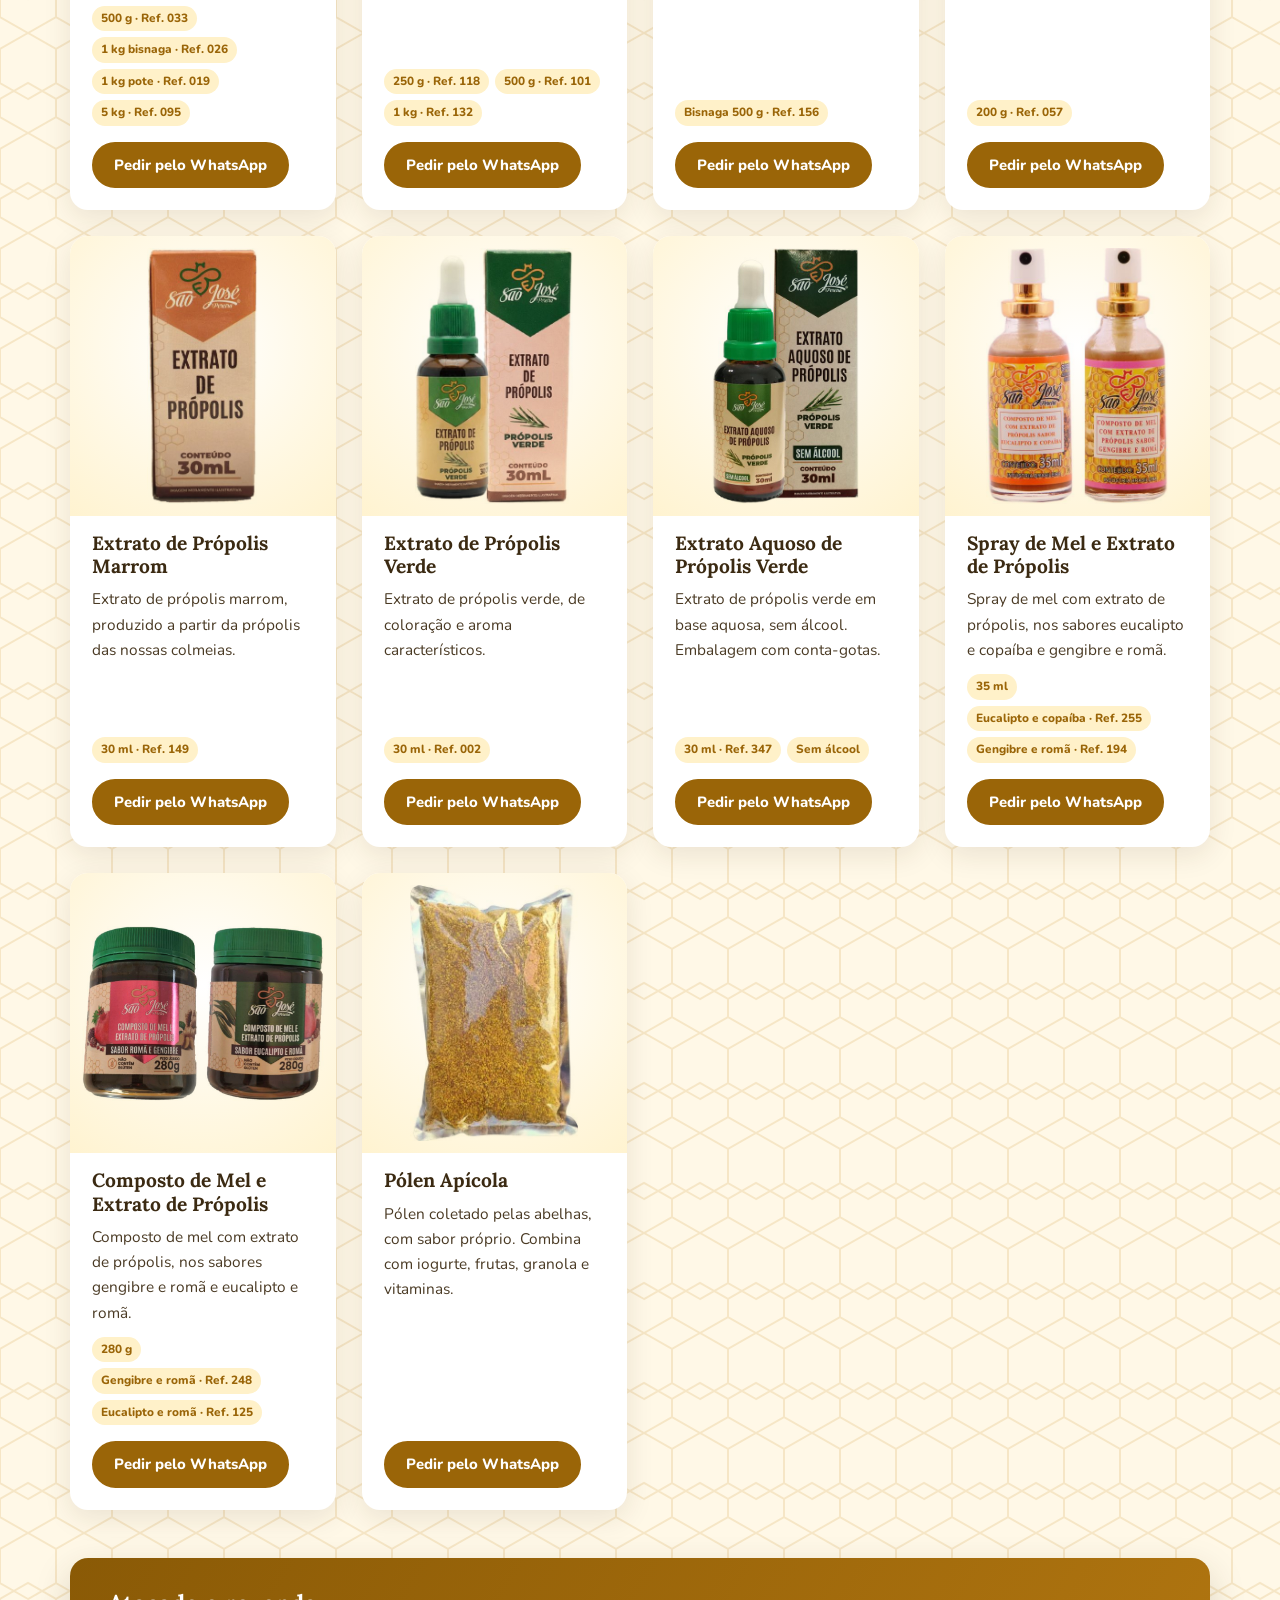
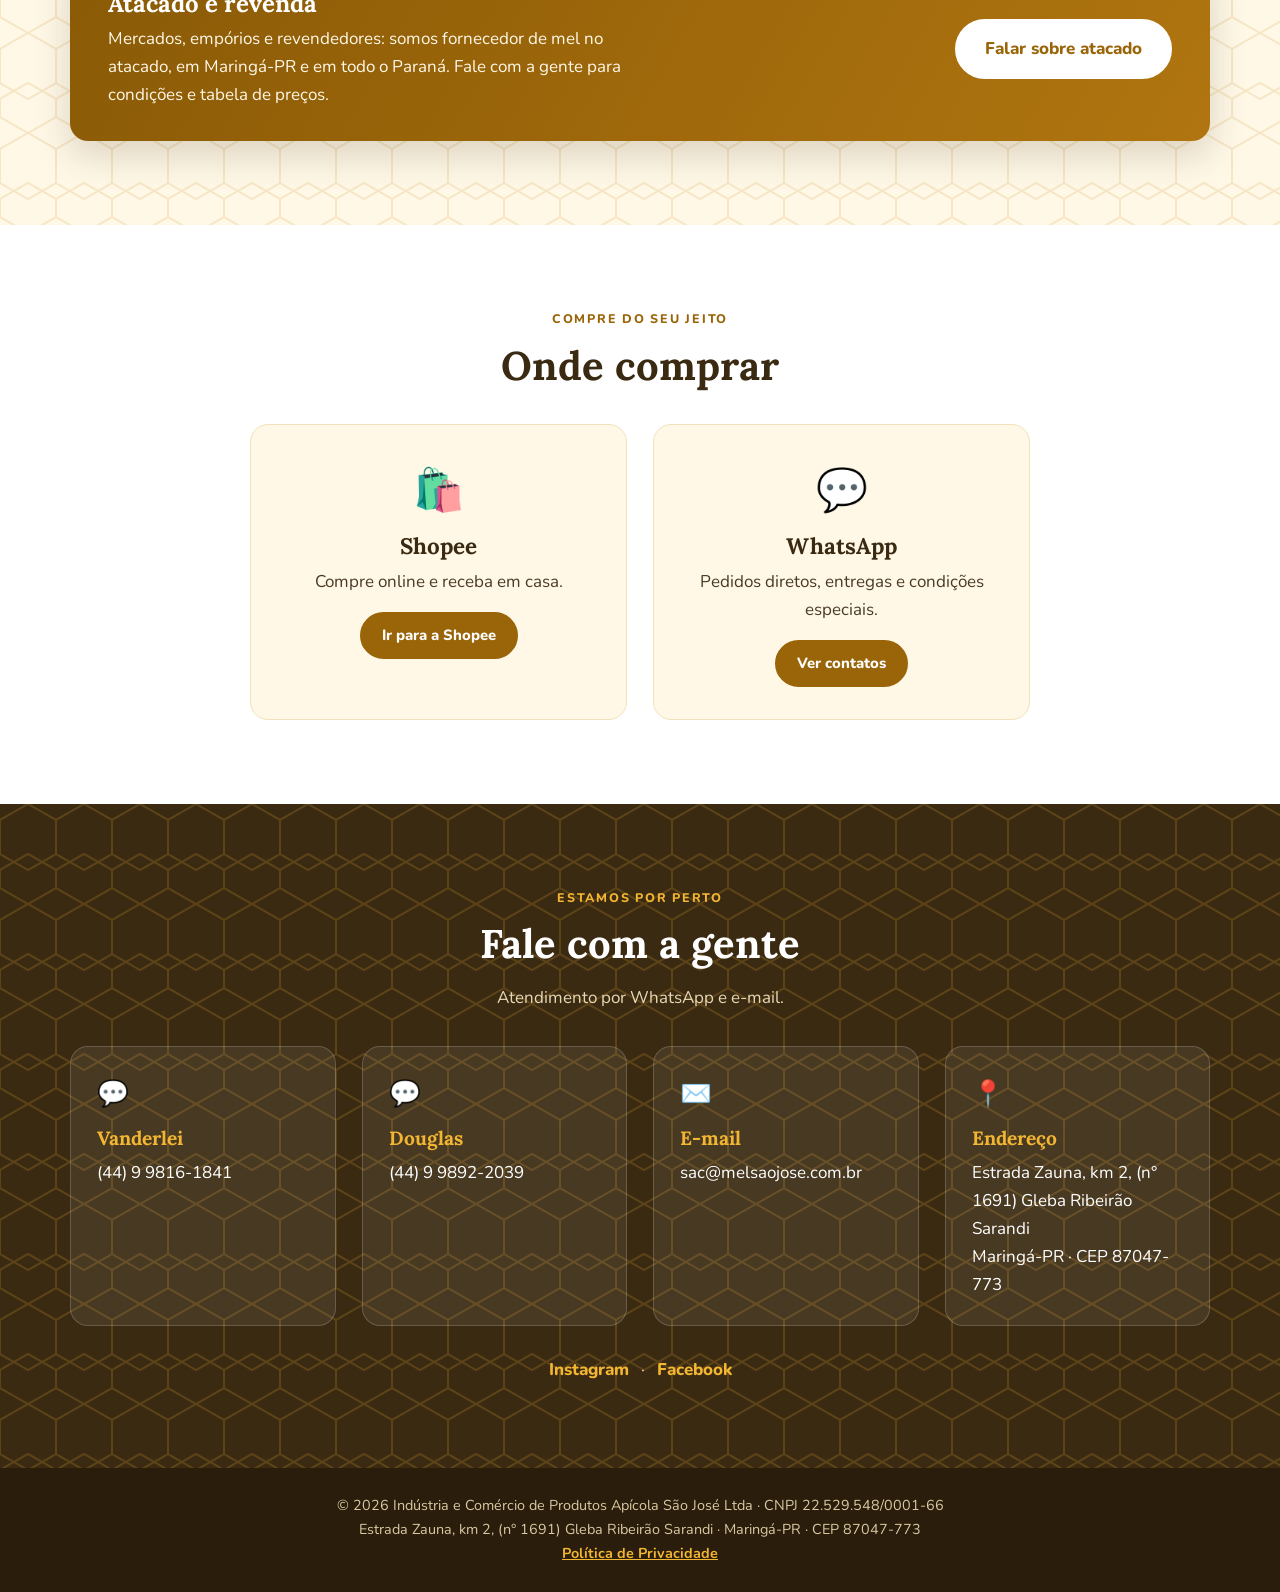
==== commit 484cf062: "V2.13.2: inclui o número (1691) no endereço Co-Authored-By: Claude Sonnet 5.5 <noreply@anthropic.com" ====
--- a/index.html
+++ b/index.html
@@ -1,5 +1,5 @@
 <!DOCTYPE html>
-<!-- Site Mel São José - V2.13.1 -->
+<!-- Site Mel São José - V2.13.2 -->
 <html lang="pt-BR">
 <head>
   <meta charset="UTF-8">
@@ -41,7 +41,7 @@
       "telephone": "+55-44-99892-2039",
       "address": {
         "@type": "PostalAddress",
-        "streetAddress": "Estrada Zauna, km 2, Gleba Ribeirão Sarandi",
+        "streetAddress": "Estrada Zauna, km 2, (n° 1691) Gleba Ribeirão Sarandi",
         "addressLocality": "Maringá",
         "addressRegion": "PR",
         "postalCode": "87047-773",
@@ -159,7 +159,11 @@
       <p class="centro sub">Mais de duas décadas de dedicação, passo a passo.</p>
       <div class="linha-tempo">
         <div class="marco reveal">
-          <div class="marco-foto marco-sem-foto" aria-hidden="true"></div>
+          <div class="marco-foto">
+            <div class="foto" data-rotulo="Foto de 2002">
+              <img src="assets/historia-1.jpg" width="1000" height="750" loading="lazy" decoding="async" alt="O começo - 2002" onerror="this.remove()">
+            </div>
+          </div>
           <span class="marco-ponto" aria-hidden="true"></span>
           <div class="marco-texto">
             <span class="marco-ano">2002</span>
@@ -430,7 +434,7 @@
           <span class="ico">✉️</span><strong>E-mail</strong><span>sac@melsaojose.com.br</span>
         </a>
         <a class="contato reveal" href="https://www.google.com/maps/place/Mel+S%C3%A3o+Jos%C3%A9/data=!4m2!3m1!1s0x0:0x84af91b5e13fd626" target="_blank" rel="noopener">
-          <span class="ico">📍</span><strong>Endereço</strong><span>Estrada Zauna, km 2, Gleba Ribeirão Sarandi<br>Maringá-PR · CEP 87047-773</span>
+          <span class="ico">📍</span><strong>Endereço</strong><span>Estrada Zauna, km 2, (n° 1691) Gleba Ribeirão Sarandi<br>Maringá-PR · CEP 87047-773</span>
         </a>
       </div>
       <p class="redes">
@@ -444,7 +448,7 @@
 <footer class="rodape">
   <div class="container">
     <p>© <span id="ano">2026</span> Indústria e Comércio de Produtos Apícola São José Ltda · CNPJ 22.529.548/0001-66</p>
-    <p>Estrada Zauna, km 2, Gleba Ribeirão Sarandi · Maringá-PR · CEP 87047-773</p>
+    <p>Estrada Zauna, km 2, (n° 1691) Gleba Ribeirão Sarandi · Maringá-PR · CEP 87047-773</p>
     <p><a href="politica-de-privacidade.html">Política de Privacidade</a></p>
   </div>
 </footer>
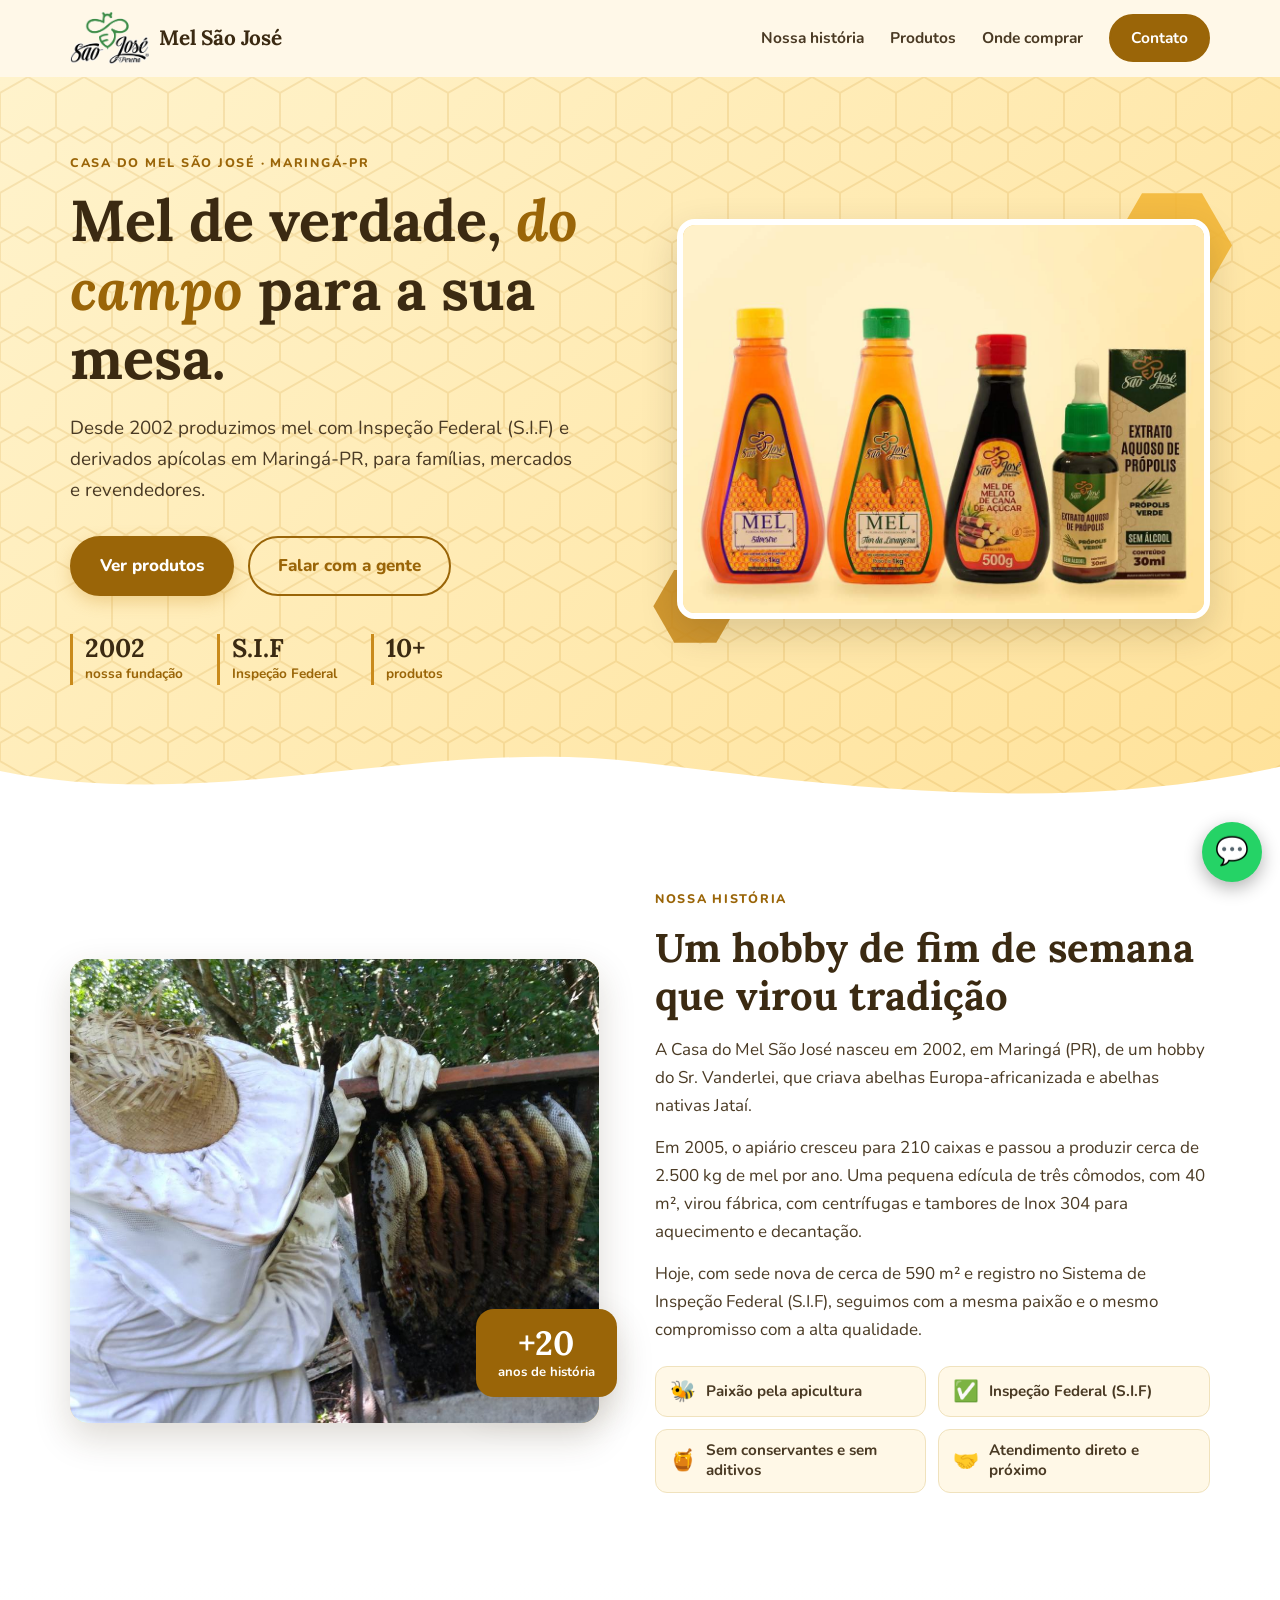
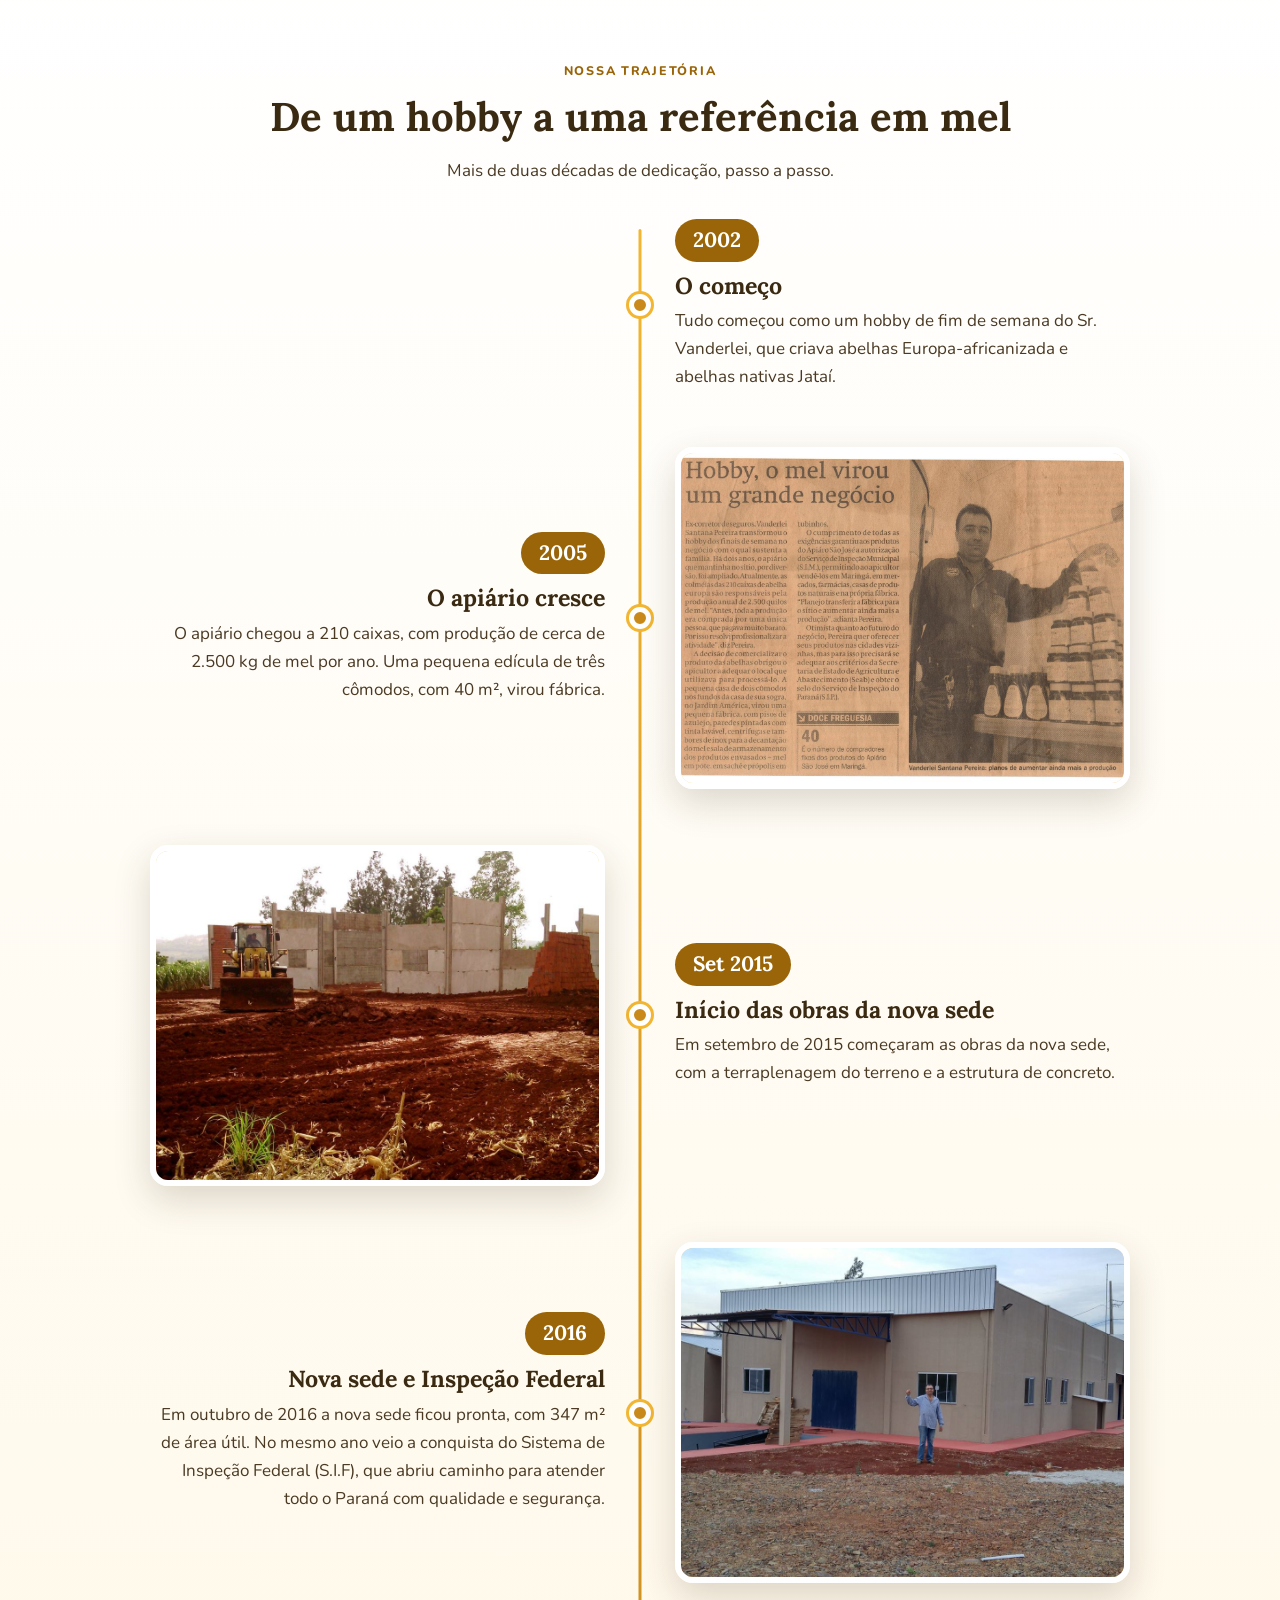
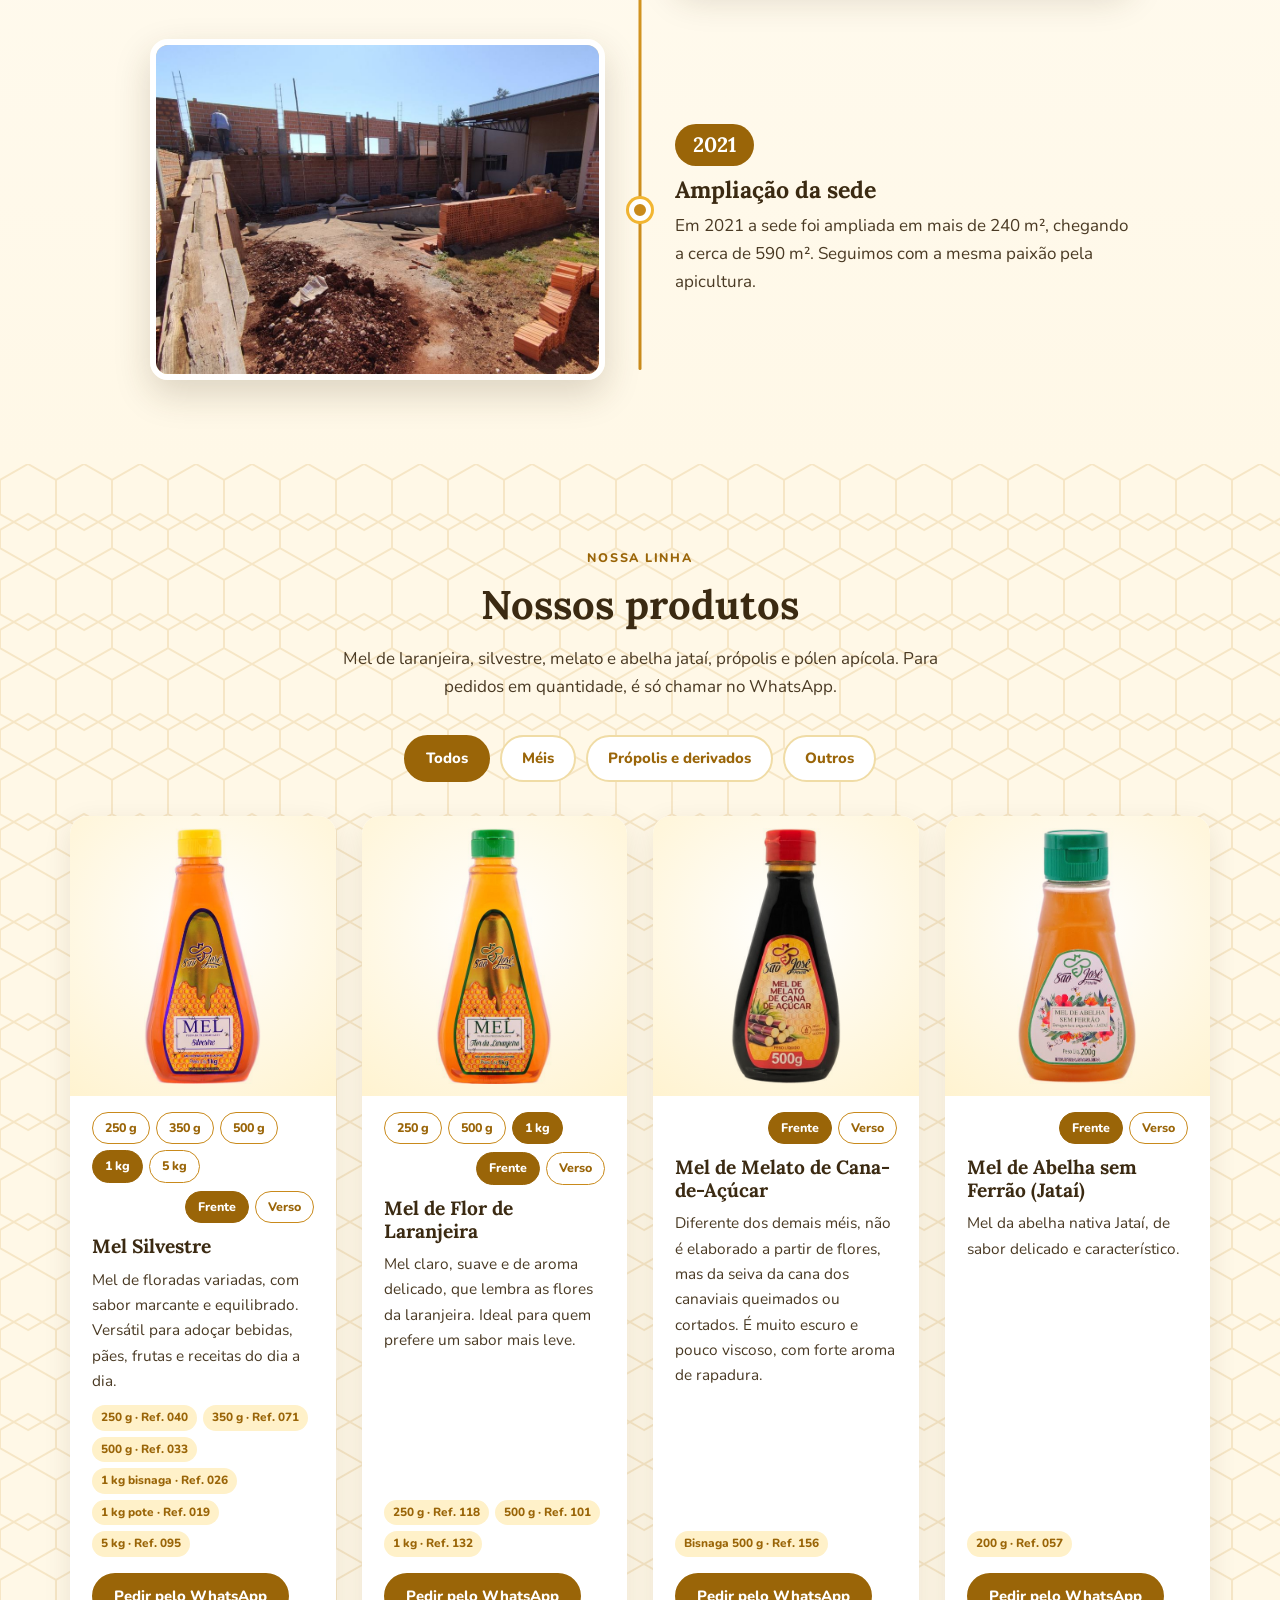
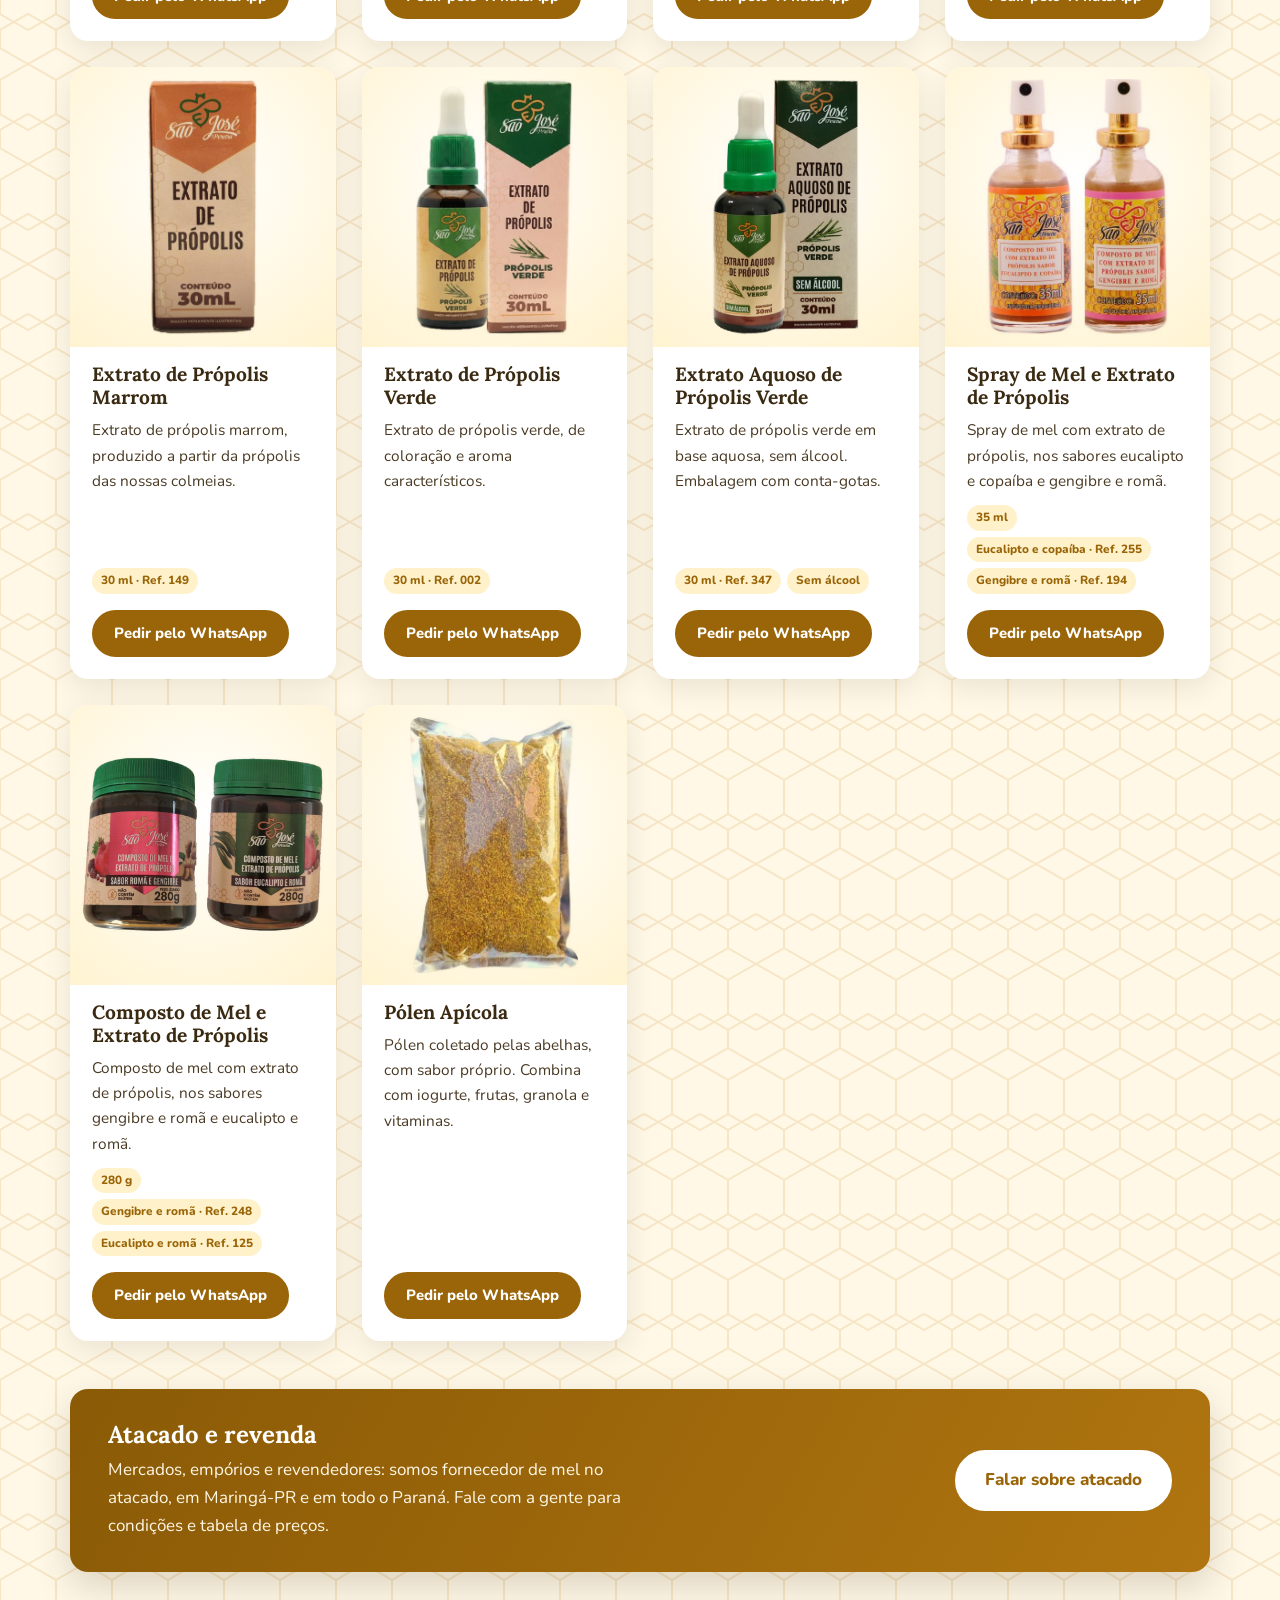
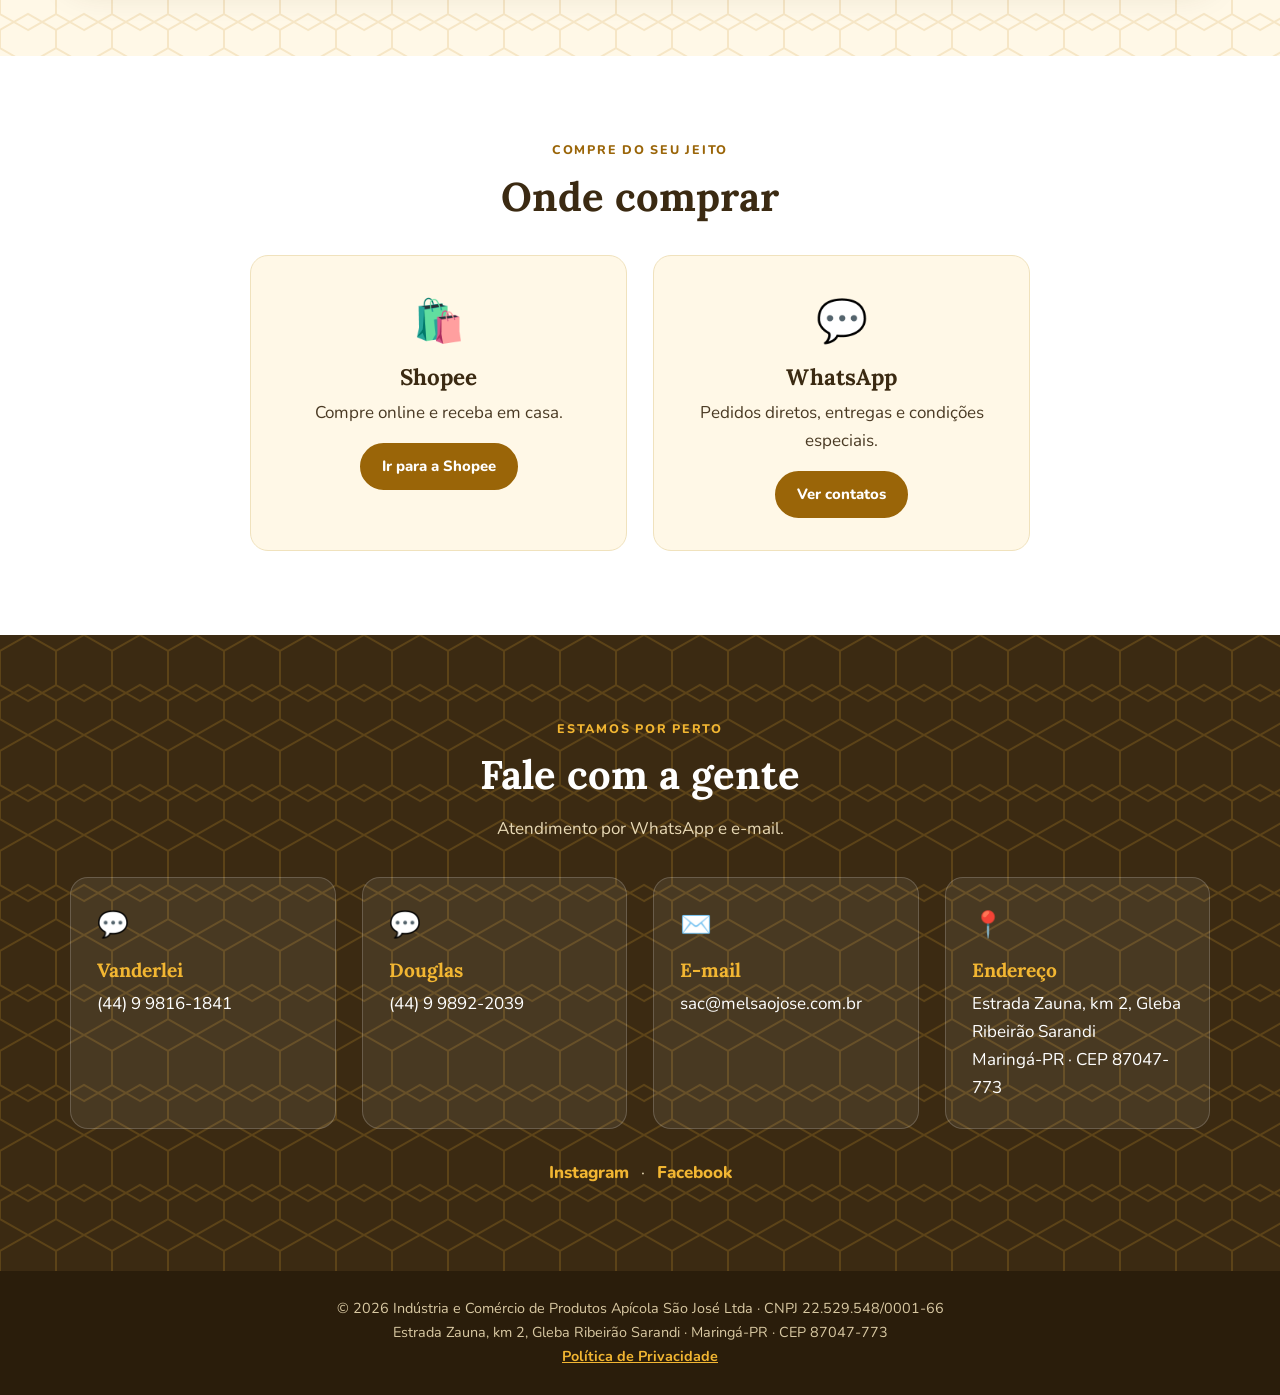
==== commit c1bd3958: "Merge pull request #18 from Doug-pedia/v2.13.1-sem-404 V2.13.1: corrige 404 de historia-1.jpg (erro " ====
--- a/index.html
+++ b/index.html
@@ -1,5 +1,5 @@
 <!DOCTYPE html>
-<!-- Site Mel São José - V2.13.2 -->
+<!-- Site Mel São José - V2.13.1 -->
 <html lang="pt-BR">
 <head>
   <meta charset="UTF-8">
@@ -41,7 +41,7 @@
       "telephone": "+55-44-99892-2039",
       "address": {
         "@type": "PostalAddress",
-        "streetAddress": "Estrada Zauna, km 2, (n° 1691) Gleba Ribeirão Sarandi",
+        "streetAddress": "Estrada Zauna, km 2, Gleba Ribeirão Sarandi",
         "addressLocality": "Maringá",
         "addressRegion": "PR",
         "postalCode": "87047-773",
@@ -159,11 +159,7 @@
       <p class="centro sub">Mais de duas décadas de dedicação, passo a passo.</p>
       <div class="linha-tempo">
         <div class="marco reveal">
-          <div class="marco-foto">
-            <div class="foto" data-rotulo="Foto de 2002">
-              <img src="assets/historia-1.jpg" width="1000" height="750" loading="lazy" decoding="async" alt="O começo - 2002" onerror="this.remove()">
-            </div>
-          </div>
+          <div class="marco-foto marco-sem-foto" aria-hidden="true"></div>
           <span class="marco-ponto" aria-hidden="true"></span>
           <div class="marco-texto">
             <span class="marco-ano">2002</span>
@@ -434,7 +430,7 @@
           <span class="ico">✉️</span><strong>E-mail</strong><span>sac@melsaojose.com.br</span>
         </a>
         <a class="contato reveal" href="https://www.google.com/maps/place/Mel+S%C3%A3o+Jos%C3%A9/data=!4m2!3m1!1s0x0:0x84af91b5e13fd626" target="_blank" rel="noopener">
-          <span class="ico">📍</span><strong>Endereço</strong><span>Estrada Zauna, km 2, (n° 1691) Gleba Ribeirão Sarandi<br>Maringá-PR · CEP 87047-773</span>
+          <span class="ico">📍</span><strong>Endereço</strong><span>Estrada Zauna, km 2, Gleba Ribeirão Sarandi<br>Maringá-PR · CEP 87047-773</span>
         </a>
       </div>
       <p class="redes">
@@ -448,7 +444,7 @@
 <footer class="rodape">
   <div class="container">
     <p>© <span id="ano">2026</span> Indústria e Comércio de Produtos Apícola São José Ltda · CNPJ 22.529.548/0001-66</p>
-    <p>Estrada Zauna, km 2, (n° 1691) Gleba Ribeirão Sarandi · Maringá-PR · CEP 87047-773</p>
+    <p>Estrada Zauna, km 2, Gleba Ribeirão Sarandi · Maringá-PR · CEP 87047-773</p>
     <p><a href="politica-de-privacidade.html">Política de Privacidade</a></p>
   </div>
 </footer>
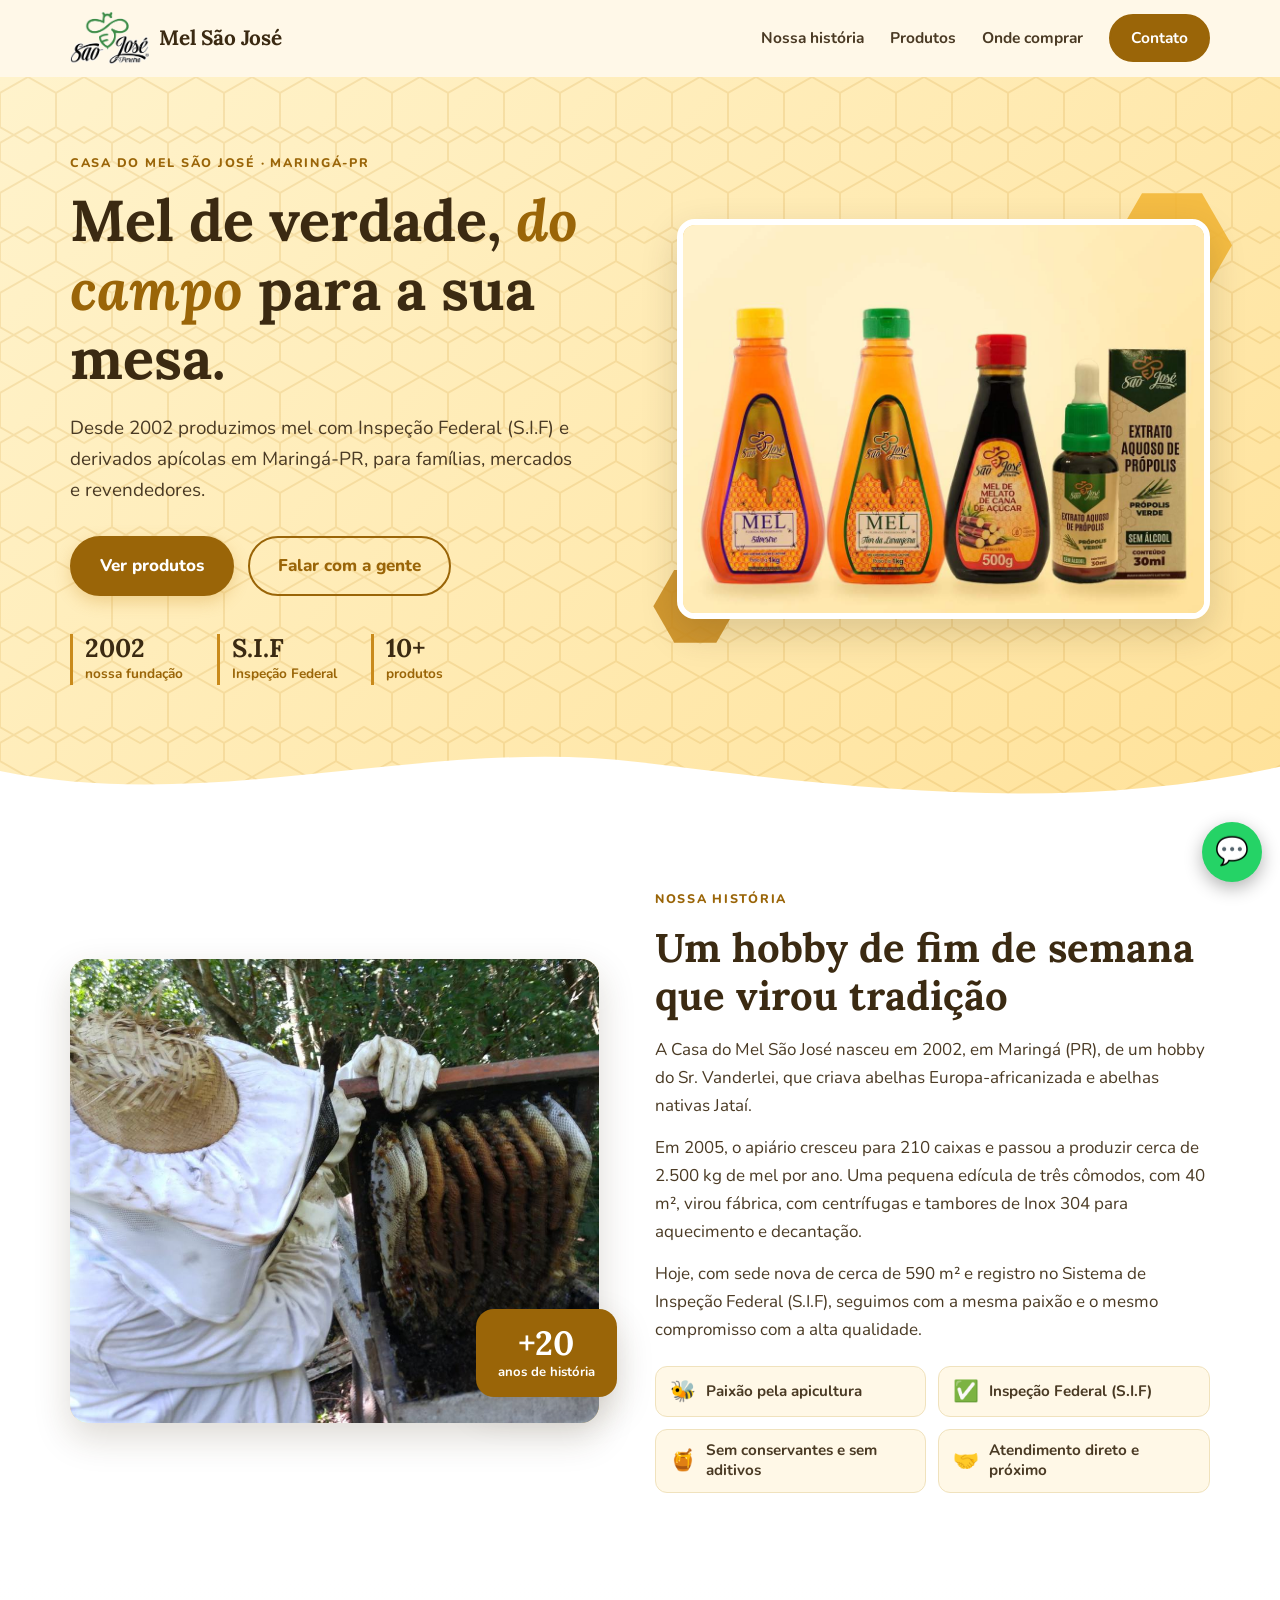
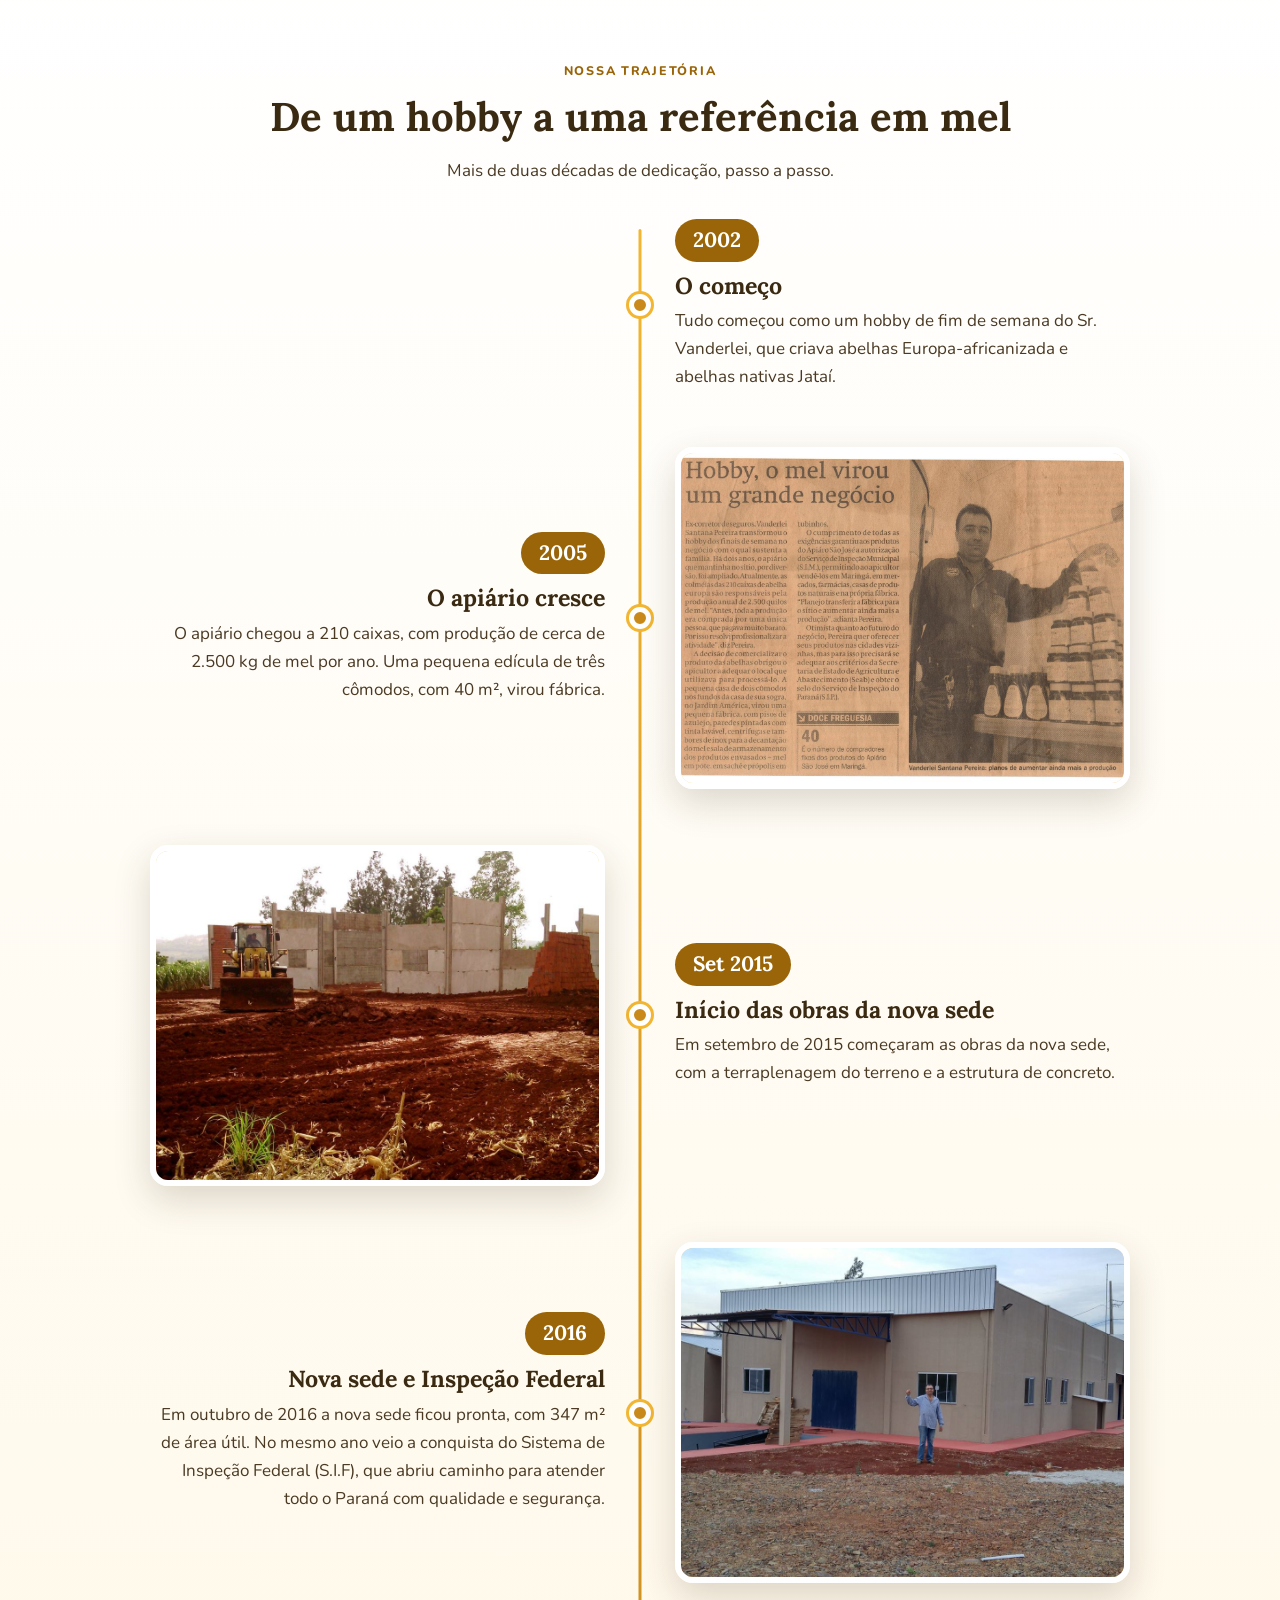
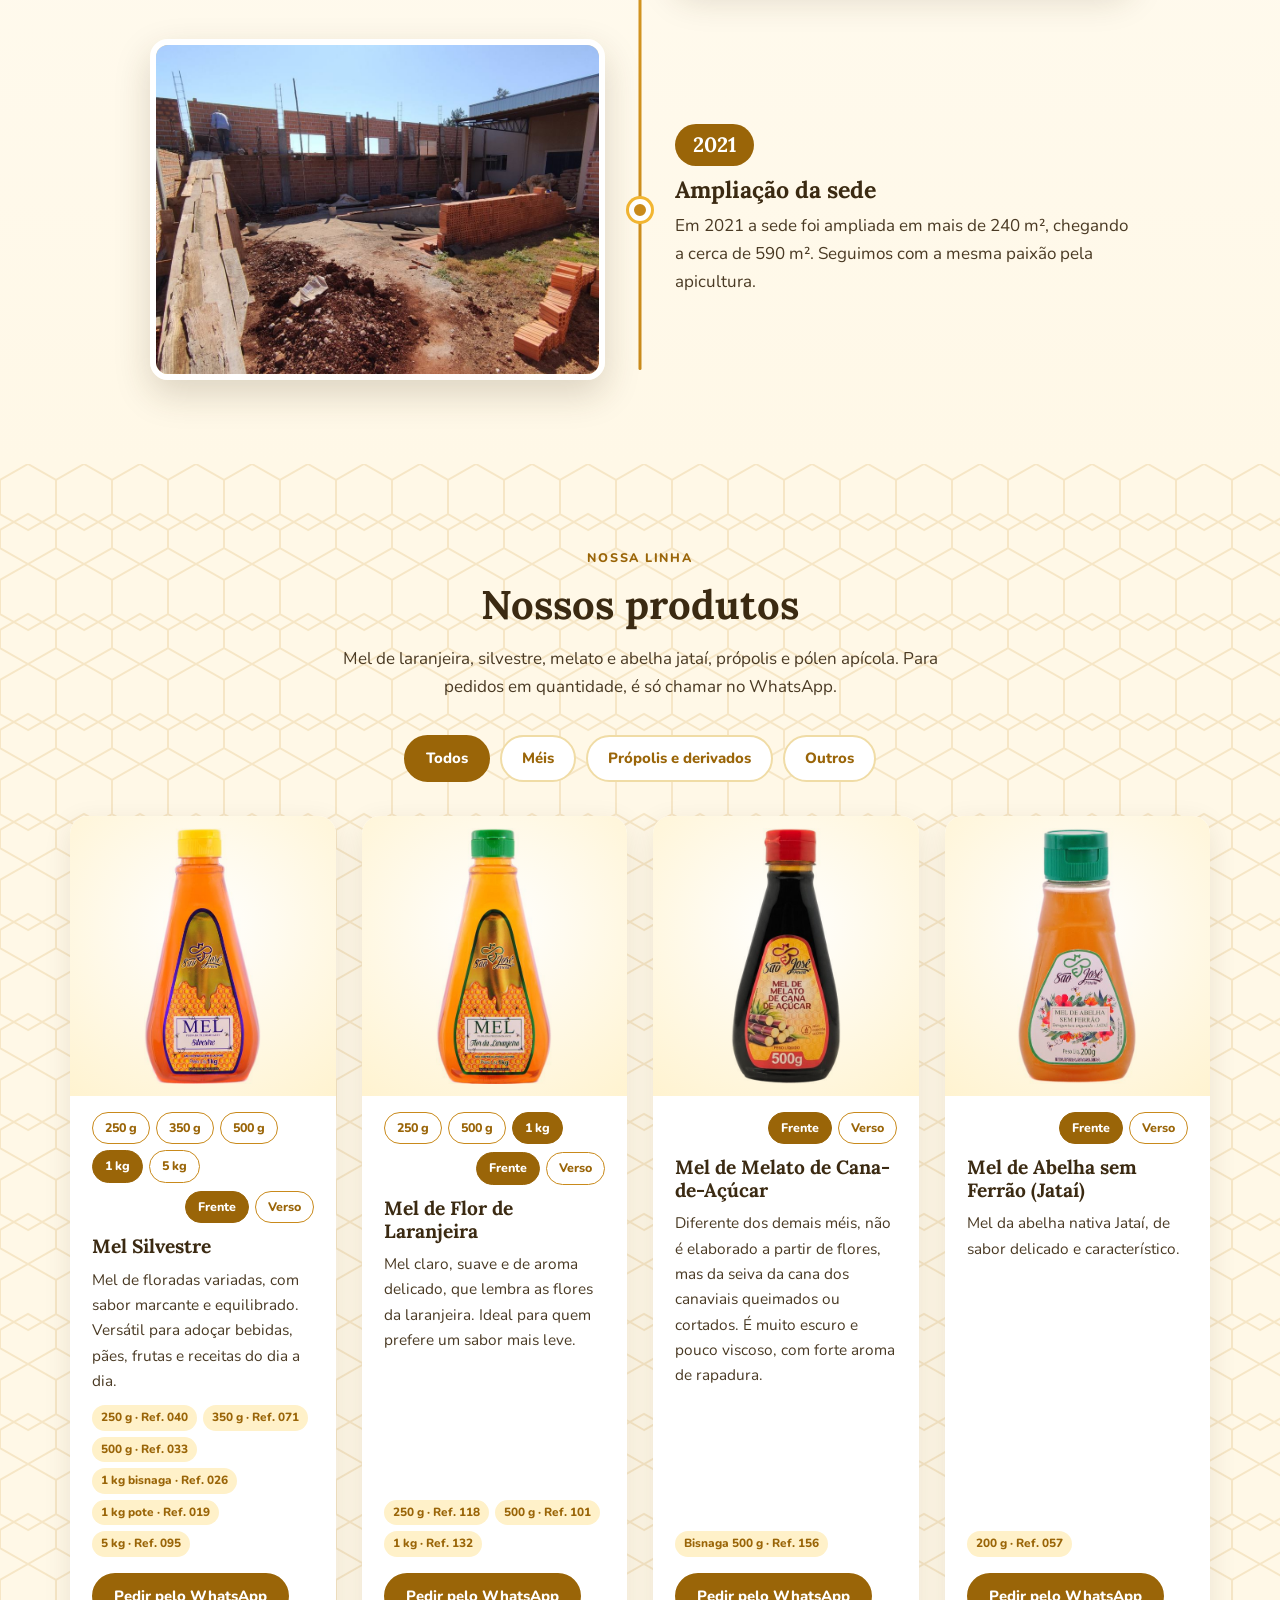
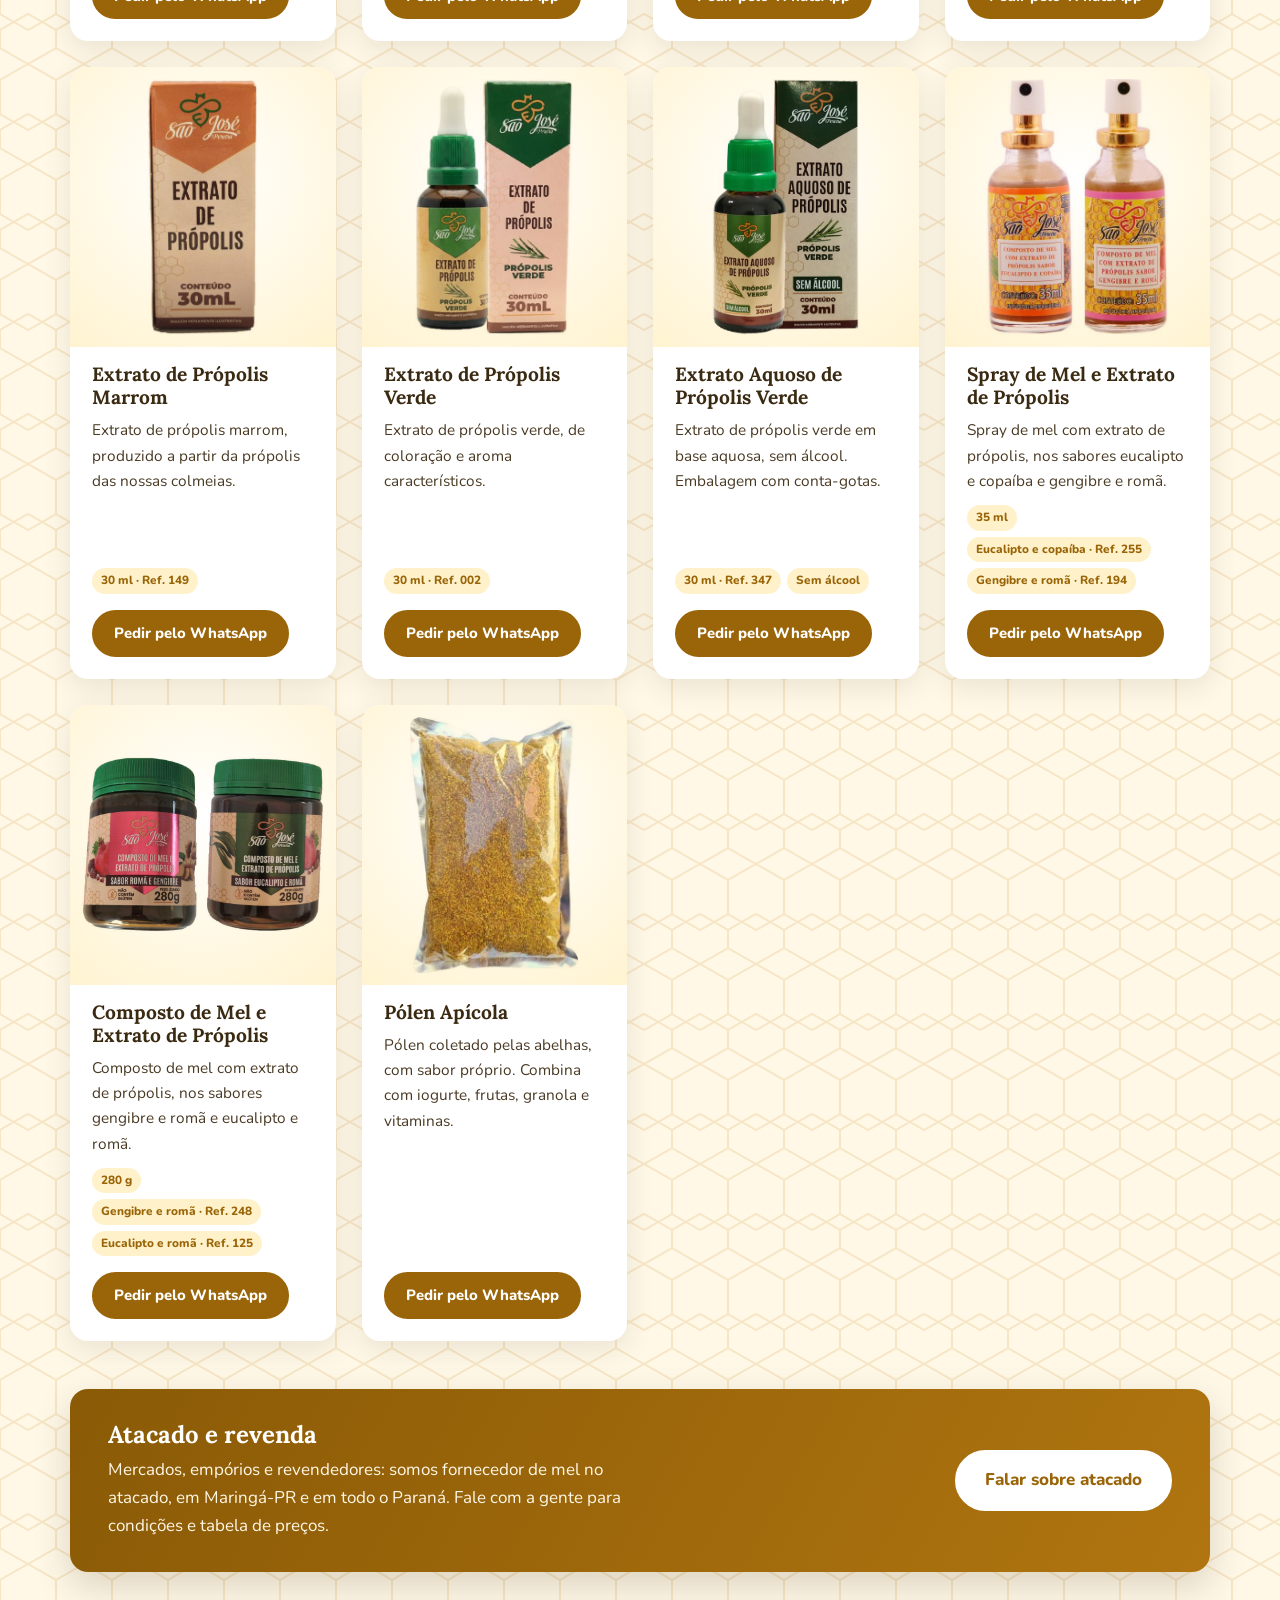
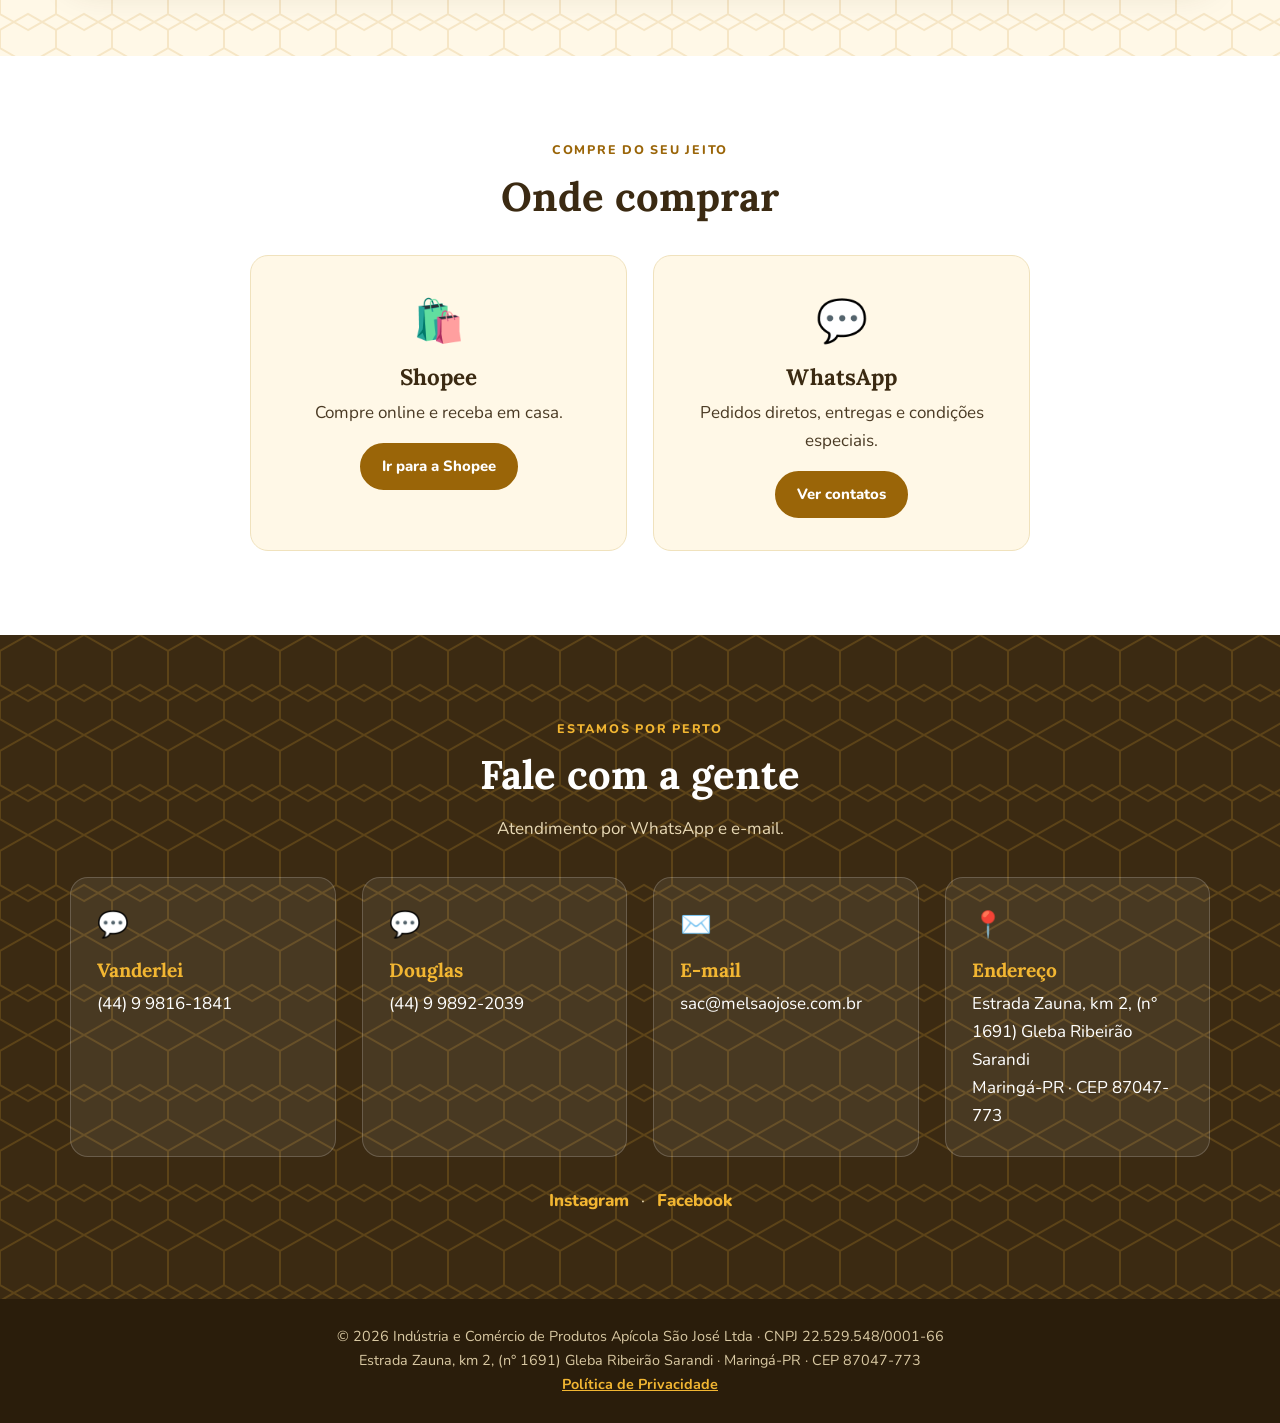
==== commit 823e5d53: "Merge main (V2.13.1) em V2.13.2: resolve conflitos de versão e README" ====
--- a/index.html
+++ b/index.html
@@ -1,5 +1,5 @@
 <!DOCTYPE html>
-<!-- Site Mel São José - V2.13.1 -->
+<!-- Site Mel São José - V2.13.2 -->
 <html lang="pt-BR">
 <head>
   <meta charset="UTF-8">
@@ -41,7 +41,7 @@
       "telephone": "+55-44-99892-2039",
       "address": {
         "@type": "PostalAddress",
-        "streetAddress": "Estrada Zauna, km 2, Gleba Ribeirão Sarandi",
+        "streetAddress": "Estrada Zauna, km 2, (n° 1691) Gleba Ribeirão Sarandi",
         "addressLocality": "Maringá",
         "addressRegion": "PR",
         "postalCode": "87047-773",
@@ -430,7 +430,7 @@
           <span class="ico">✉️</span><strong>E-mail</strong><span>sac@melsaojose.com.br</span>
         </a>
         <a class="contato reveal" href="https://www.google.com/maps/place/Mel+S%C3%A3o+Jos%C3%A9/data=!4m2!3m1!1s0x0:0x84af91b5e13fd626" target="_blank" rel="noopener">
-          <span class="ico">📍</span><strong>Endereço</strong><span>Estrada Zauna, km 2, Gleba Ribeirão Sarandi<br>Maringá-PR · CEP 87047-773</span>
+          <span class="ico">📍</span><strong>Endereço</strong><span>Estrada Zauna, km 2, (n° 1691) Gleba Ribeirão Sarandi<br>Maringá-PR · CEP 87047-773</span>
         </a>
       </div>
       <p class="redes">
@@ -444,7 +444,7 @@
 <footer class="rodape">
   <div class="container">
     <p>© <span id="ano">2026</span> Indústria e Comércio de Produtos Apícola São José Ltda · CNPJ 22.529.548/0001-66</p>
-    <p>Estrada Zauna, km 2, Gleba Ribeirão Sarandi · Maringá-PR · CEP 87047-773</p>
+    <p>Estrada Zauna, km 2, (n° 1691) Gleba Ribeirão Sarandi · Maringá-PR · CEP 87047-773</p>
     <p><a href="politica-de-privacidade.html">Política de Privacidade</a></p>
   </div>
 </footer>
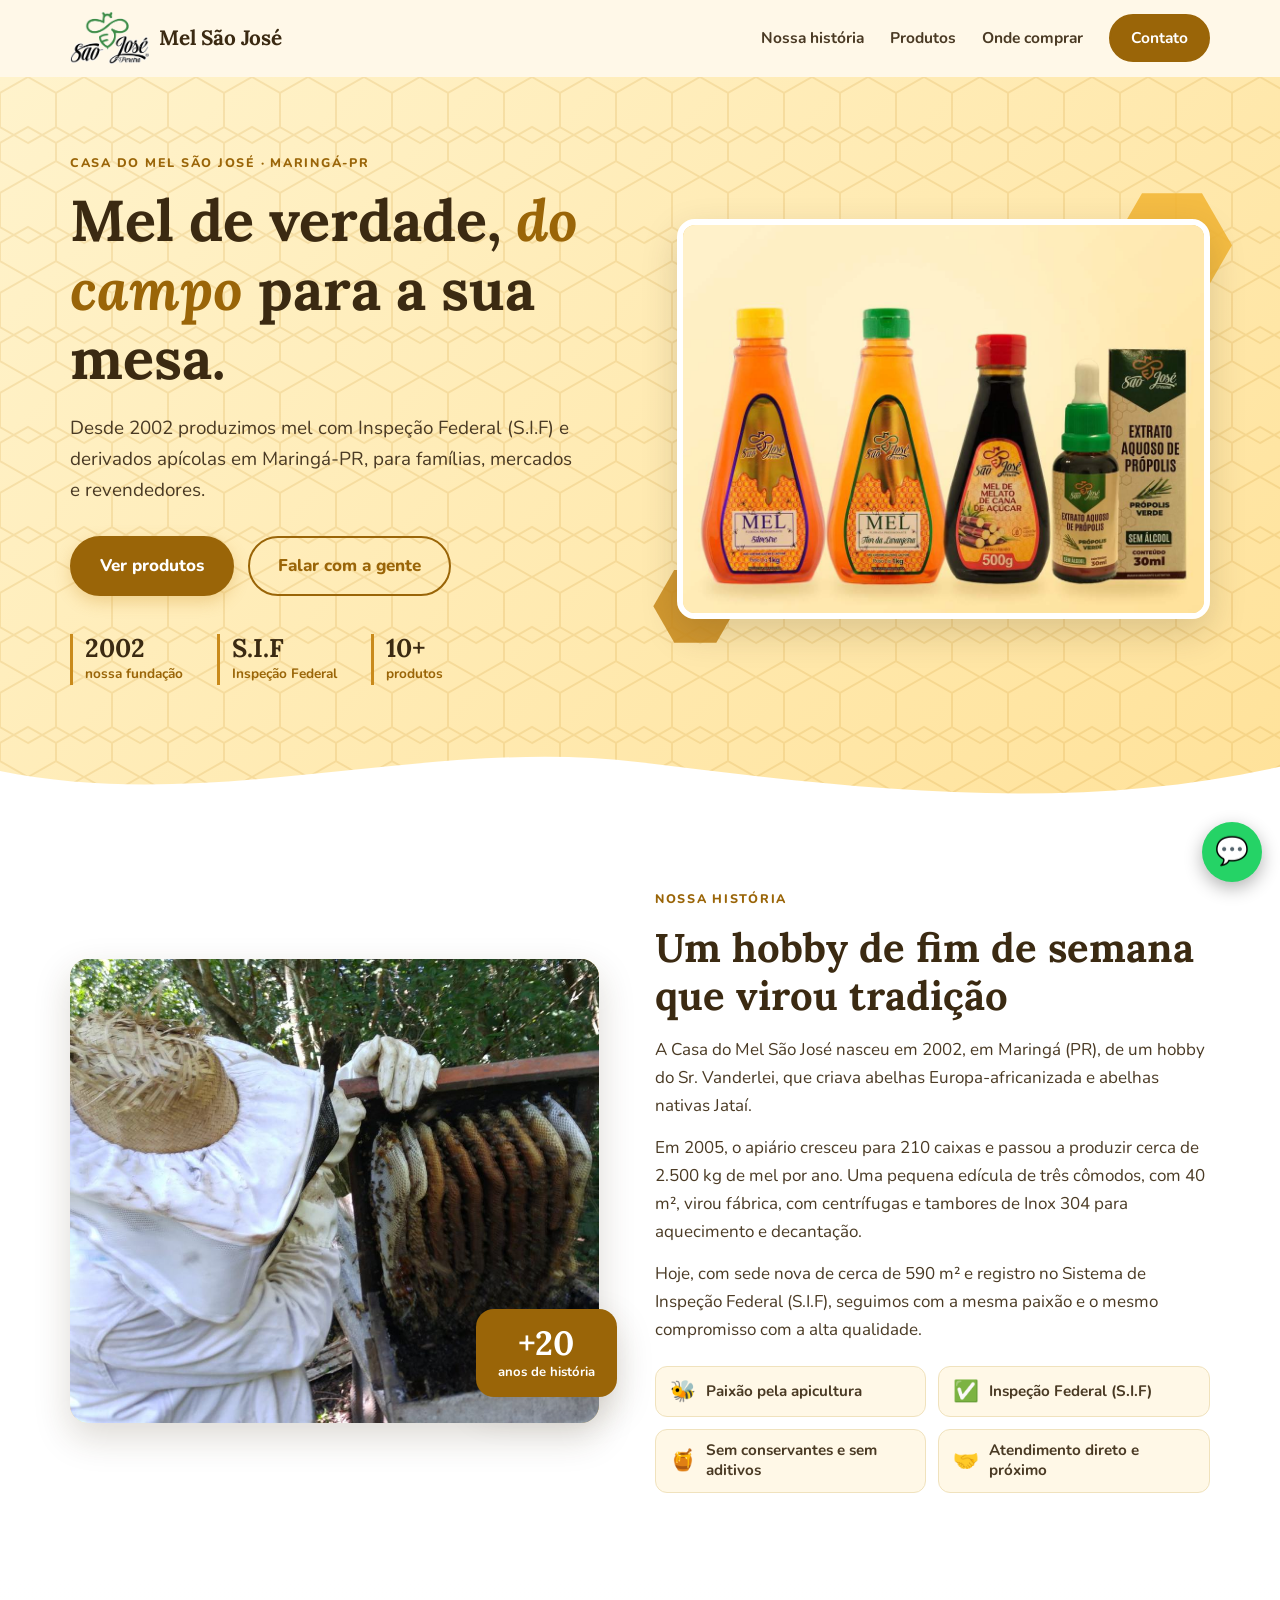
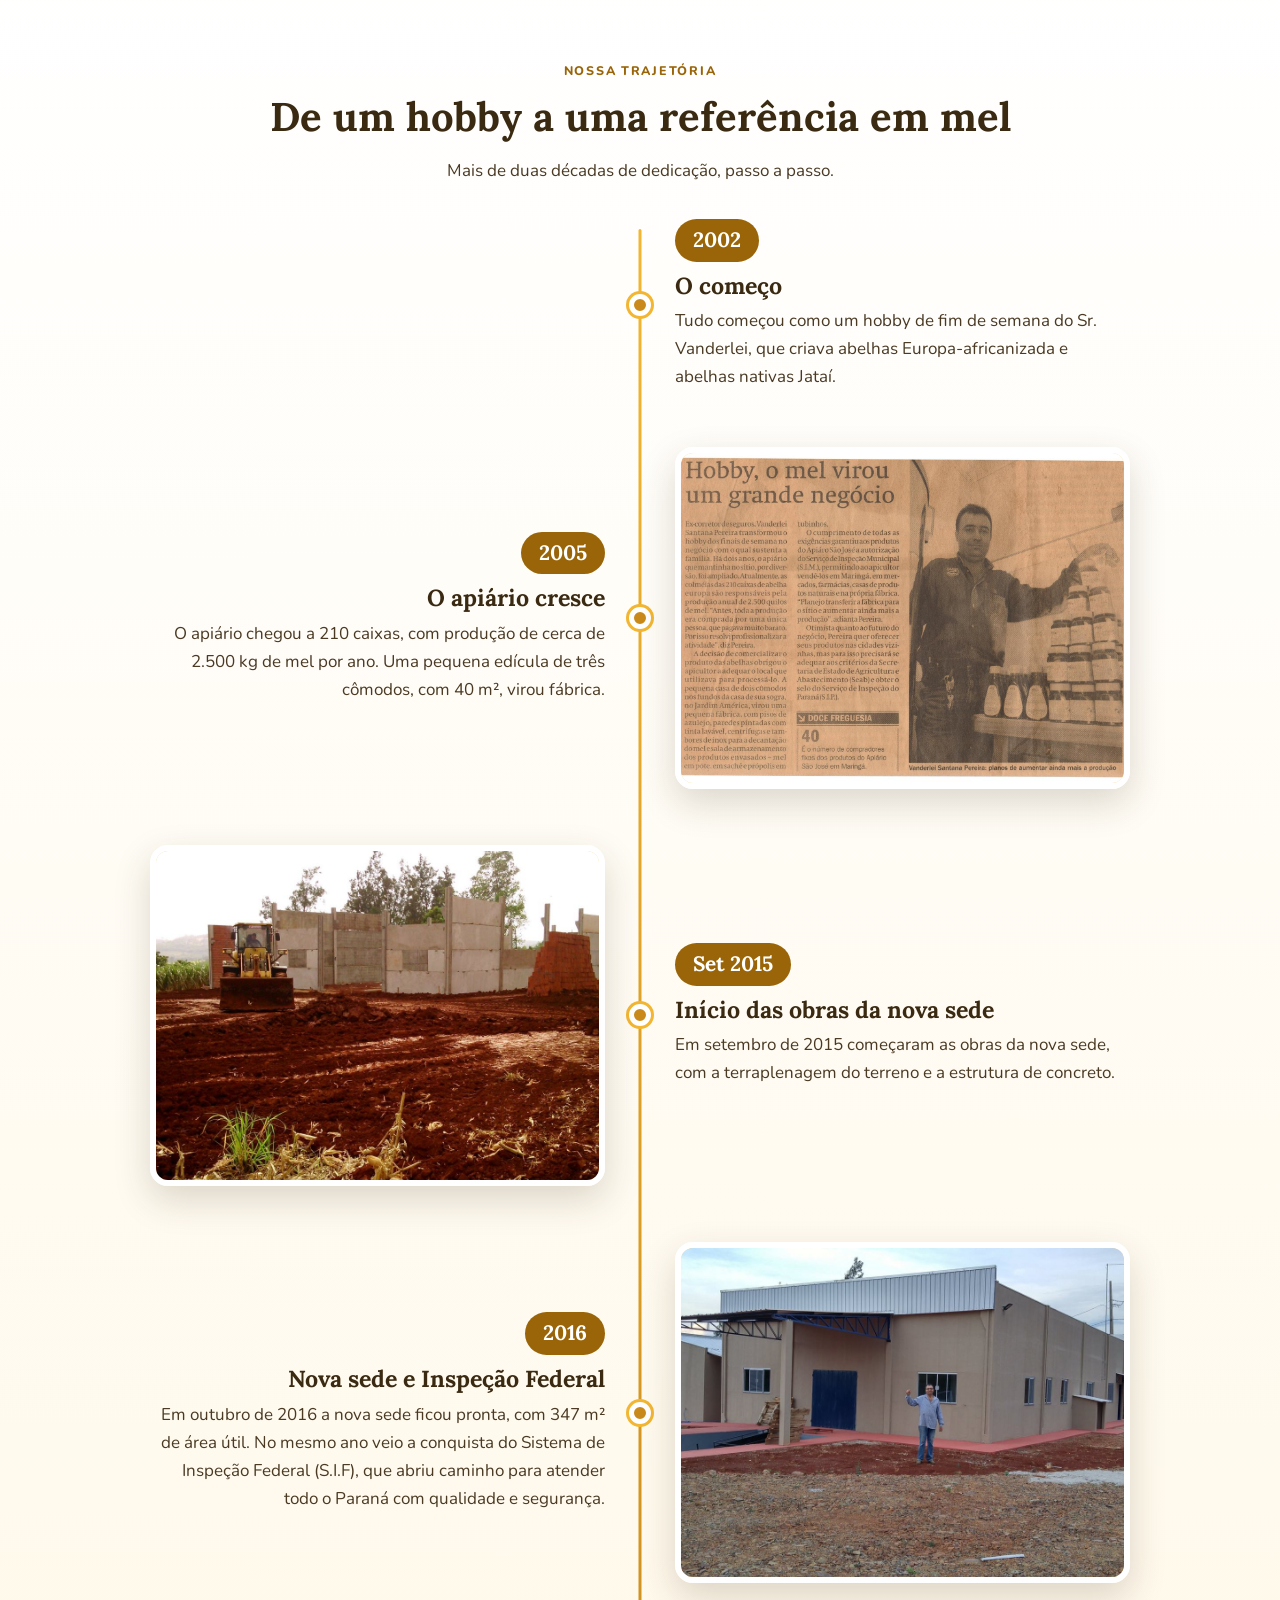
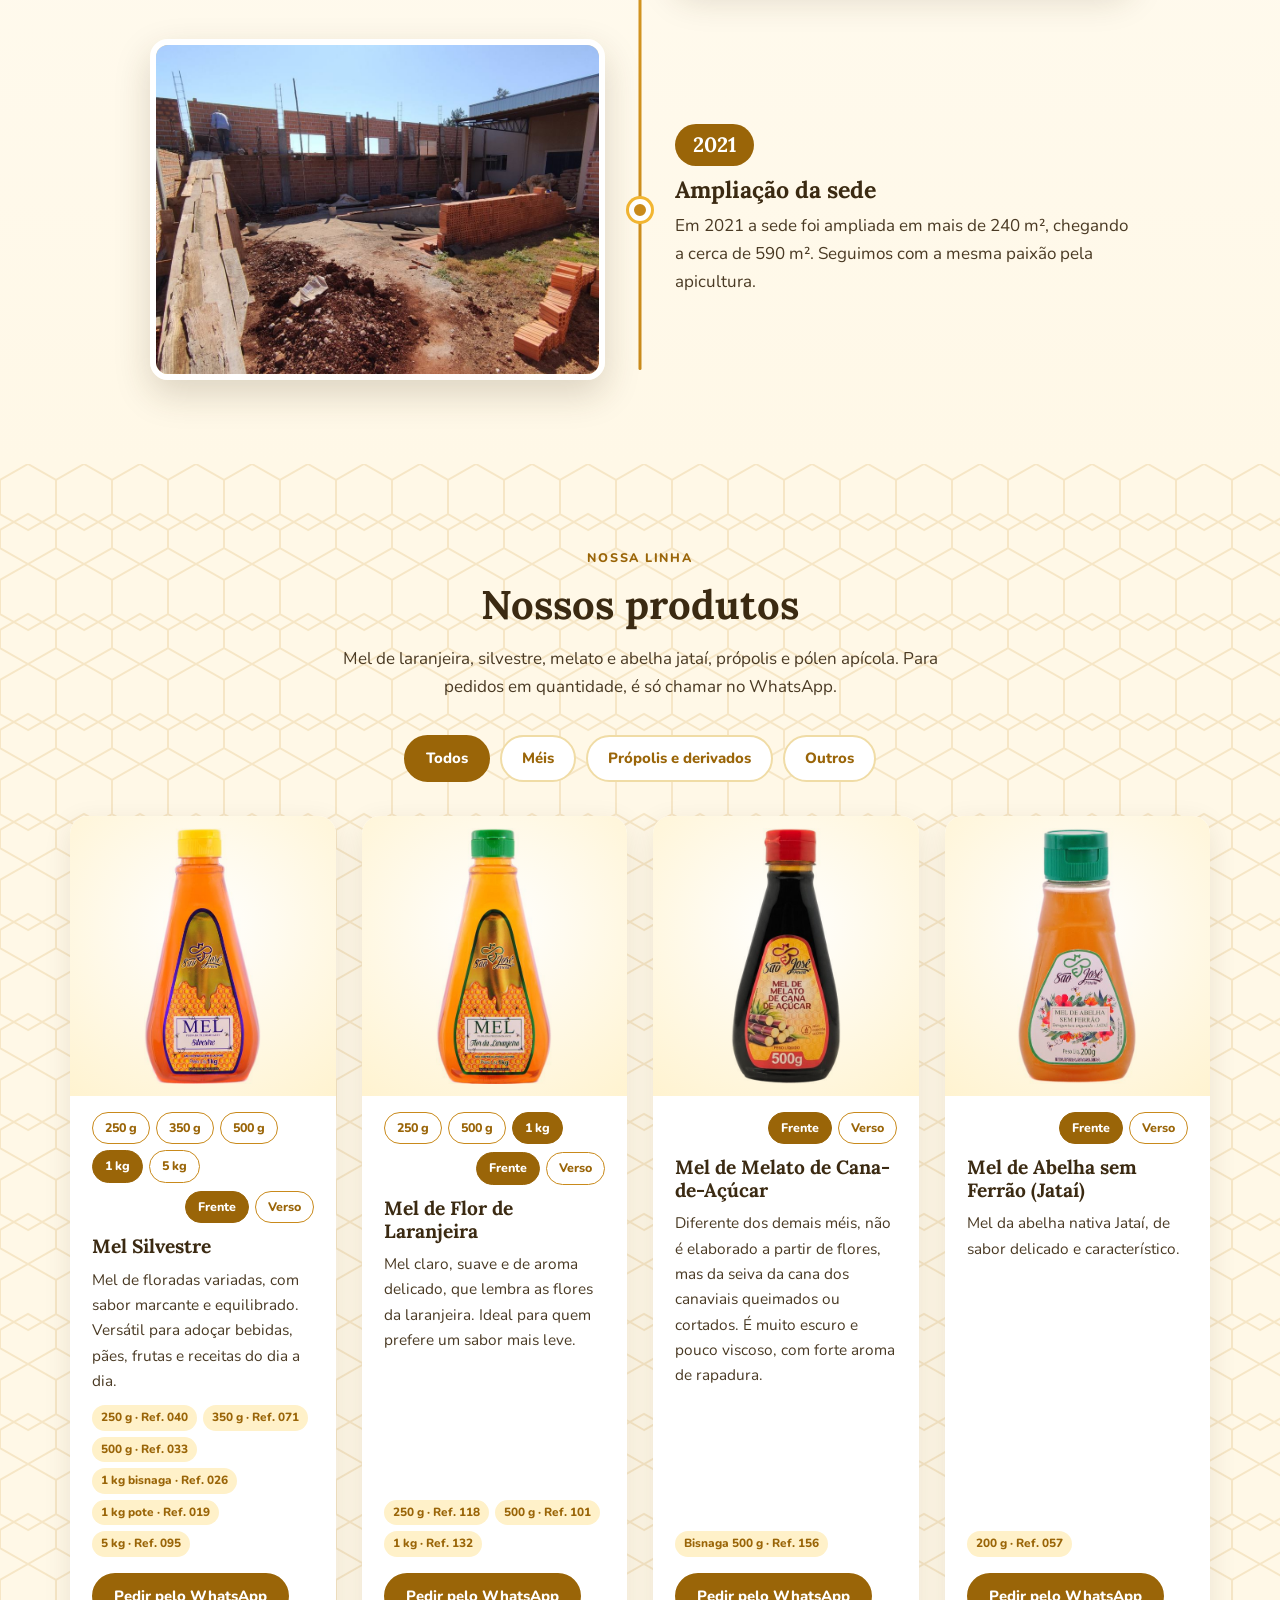
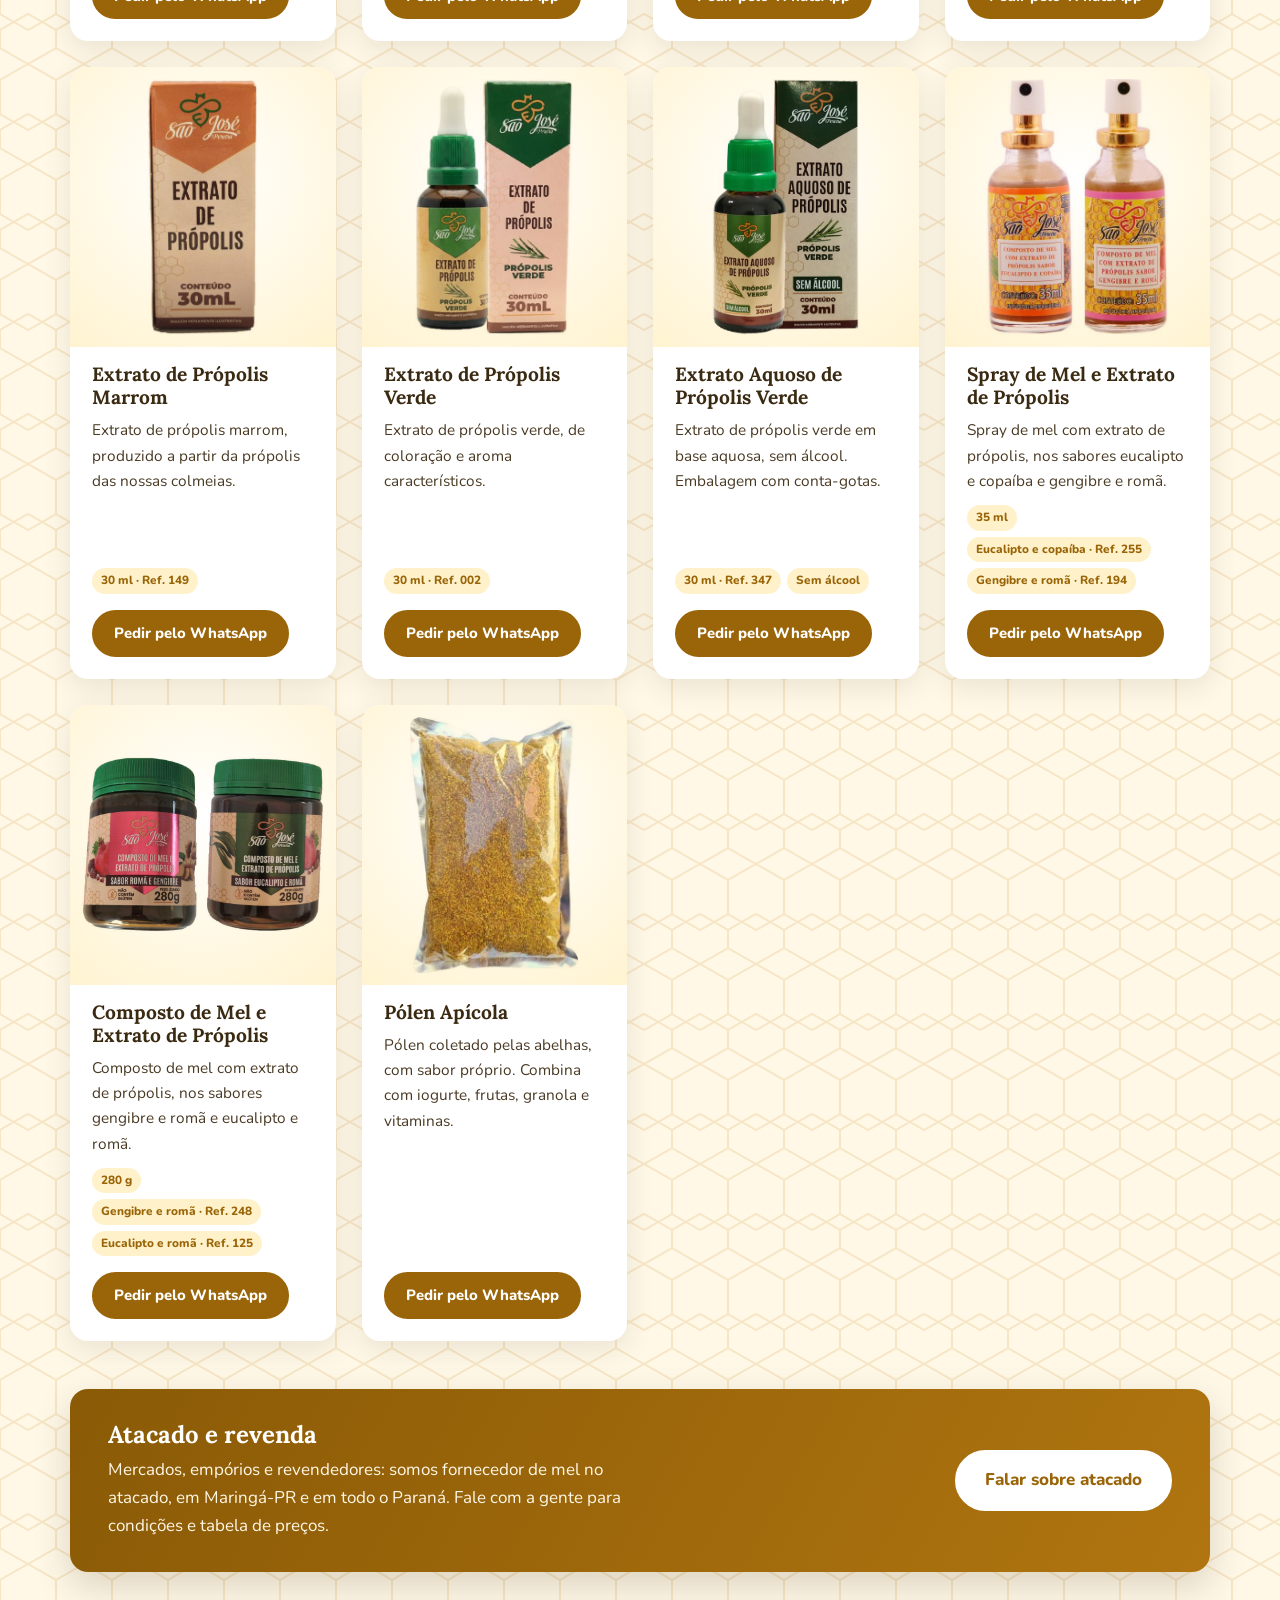
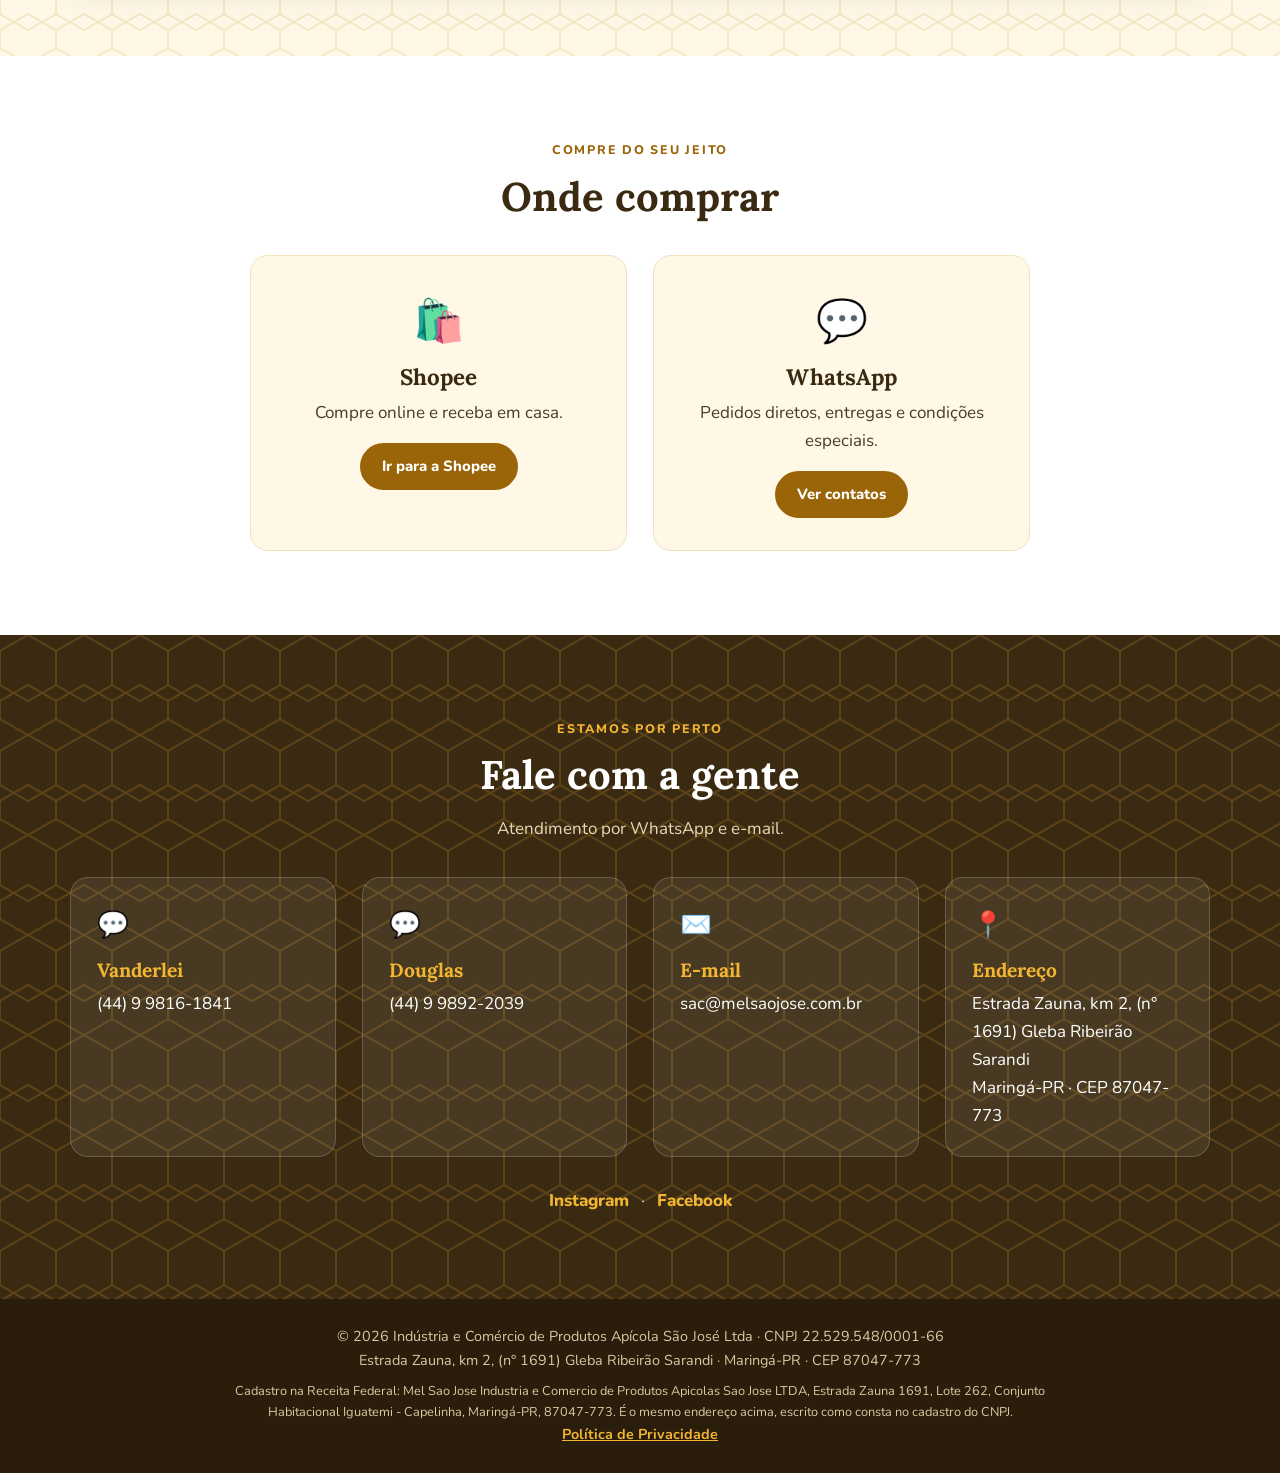
==== commit ab18ae4d: "V2.15: endereço do cadastro da Receita Federal visível no rodapé e razão social no JSON-LD Co-Author" ====
--- a/index.html
+++ b/index.html
@@ -1,5 +1,5 @@
 <!DOCTYPE html>
-<!-- Site Mel São José - V2.13.2 -->
+<!-- Site Mel São José - V2.15 -->
 <html lang="pt-BR">
 <head>
   <meta charset="UTF-8">
@@ -30,7 +30,7 @@
       "@type": "Organization",
       "@id": "https://melsaojose.com.br/#organizacao",
       "name": "Mel São José",
-      "alternateName": "Casa do Mel São José",
+      "alternateName": "Mel Sao Jose Industria e Comercio de Produtos Apicolas Sao Jose LTDA",
       "legalName": "Indústria e Comércio de Produtos Apícola São José Ltda",
       "url": "https://melsaojose.com.br/",
       "image": "https://melsaojose.com.br/assets/og-image-v2.jpg",
@@ -445,11 +445,26 @@
   <div class="container">
     <p>© <span id="ano">2026</span> Indústria e Comércio de Produtos Apícola São José Ltda · CNPJ 22.529.548/0001-66</p>
     <p>Estrada Zauna, km 2, (n° 1691) Gleba Ribeirão Sarandi · Maringá-PR · CEP 87047-773</p>
+    <p class="rodape-cadastro">Cadastro na Receita Federal: Mel Sao Jose Industria e Comercio de Produtos Apicolas Sao Jose LTDA, Estrada Zauna 1691, Lote 262, Conjunto Habitacional Iguatemi - Capelinha, Maringá-PR, 87047-773. É o mesmo endereço acima, escrito como consta no cadastro do CNPJ.</p>
     <p><a href="politica-de-privacidade.html">Política de Privacidade</a></p>
   </div>
 </footer>
 
-<a class="zap-flutuante" href="https://wa.me/5544998161841" target="_blank" rel="noopener" aria-label="Chamar no WhatsApp">💬</a>
+<div class="zap-caixa">
+  <div class="zap-lista" id="zap-lista" hidden>
+    <p class="zap-titulo">Fale com a gente no WhatsApp</p>
+    <a class="zap-item" href="https://wa.me/5544998922039?text=Ol%C3%A1%21%20Vim%20pelo%20site%20da%20Mel%20S%C3%A3o%20Jos%C3%A9." target="_blank" rel="noopener">
+      <span class="zap-foto" aria-hidden="true">D</span>
+      <span class="zap-nome"><strong>Douglas</strong><small>(44) 9 9892-2039</small></span>
+    </a>
+    <a class="zap-item" href="https://wa.me/5544998161841?text=Ol%C3%A1%21%20Vim%20pelo%20site%20da%20Mel%20S%C3%A3o%20Jos%C3%A9." target="_blank" rel="noopener">
+      <span class="zap-foto" aria-hidden="true">V</span>
+      <span class="zap-nome"><strong>Vanderlei</strong><small>(44) 9 9816-1841</small></span>
+    </a>
+  </div>
+  <!-- Sem JavaScript o botão abre direto o WhatsApp do Douglas. Com JavaScript, abre a lista acima. -->
+  <a class="zap-flutuante" href="https://wa.me/5544998922039" target="_blank" rel="noopener" aria-label="Chamar no WhatsApp" aria-controls="zap-lista" aria-expanded="false">💬</a>
+</div>
 
 <dialog id="zoom-dlg" aria-label="Foto ampliada">
   <button type="button" class="zoom-fechar" aria-label="Fechar">×</button>
--- a/style.css
+++ b/style.css
@@ -1,4 +1,4 @@
-/* Site Mel São José - style.css V2.13.1 */
+/* Site Mel São José - style.css V2.15 */
 :root{
   --ambar:#C98A1B; --ambar-btn:#9A6508; --ambar-esc:#9A6508; --mel:#F2B632; --mel-claro:#FFE29A;
   --creme:#FFF8E7; --marrom:#3B2A12; --texto:#4A3A24; --branco:#fff;
@@ -128,8 +128,20 @@
 /* Rodapé / WhatsApp */
 .rodape{background:#2a1d0b;color:#d9c9a3;text-align:center;padding:26px 0;font-size:.9rem}
 .rodape p{max-width:900px;margin:0 auto;padding:0 10px}
-.zap-flutuante{position:fixed;right:18px;bottom:18px;width:60px;height:60px;border-radius:50%;background:#25D366;display:flex;align-items:center;justify-content:center;font-size:1.7rem;text-decoration:none;box-shadow:0 6px 18px rgba(0,0,0,.3);z-index:60;transition:.2s}
+.rodape .rodape-cadastro{font-size:.8rem;margin-top:8px}
+.zap-caixa{position:fixed;right:18px;bottom:18px;z-index:60;display:flex;flex-direction:column;align-items:flex-end;gap:12px}
+.zap-flutuante{position:relative;right:auto;bottom:auto;width:60px;height:60px;border-radius:50%;background:#25D366;display:flex;align-items:center;justify-content:center;font-size:1.7rem;text-decoration:none;box-shadow:0 6px 18px rgba(0,0,0,.3);transition:.2s}
 .zap-flutuante:hover{transform:scale(1.08)}
+.zap-flutuante:focus-visible,.zap-item:focus-visible{outline:3px solid var(--marrom);outline-offset:3px}
+.zap-lista{background:#fff;border-radius:var(--raio);box-shadow:var(--sombra-forte);padding:12px;width:min(280px,calc(100vw - 36px))}
+.zap-lista[hidden]{display:none}
+.zap-titulo{font-weight:800;color:var(--marrom);font-size:.9rem;margin:2px 4px 8px}
+.zap-item{display:flex;align-items:center;gap:12px;padding:10px;border-radius:14px;text-decoration:none;color:var(--marrom)}
+.zap-item:hover{background:var(--creme)}
+.zap-foto{flex:0 0 44px;width:44px;height:44px;border-radius:50%;background:#25D366;color:#fff;font-weight:800;font-size:1.2rem;display:flex;align-items:center;justify-content:center;overflow:hidden}
+.zap-foto img{width:100%;height:100%;object-fit:cover}
+.zap-nome{display:flex;flex-direction:column;line-height:1.25}
+.zap-nome small{color:var(--texto);font-size:.85rem}
 
 /* Animação de entrada */
 .reveal{opacity:0;transform:translateY(22px);transition:opacity .6s ease,transform .6s ease}
